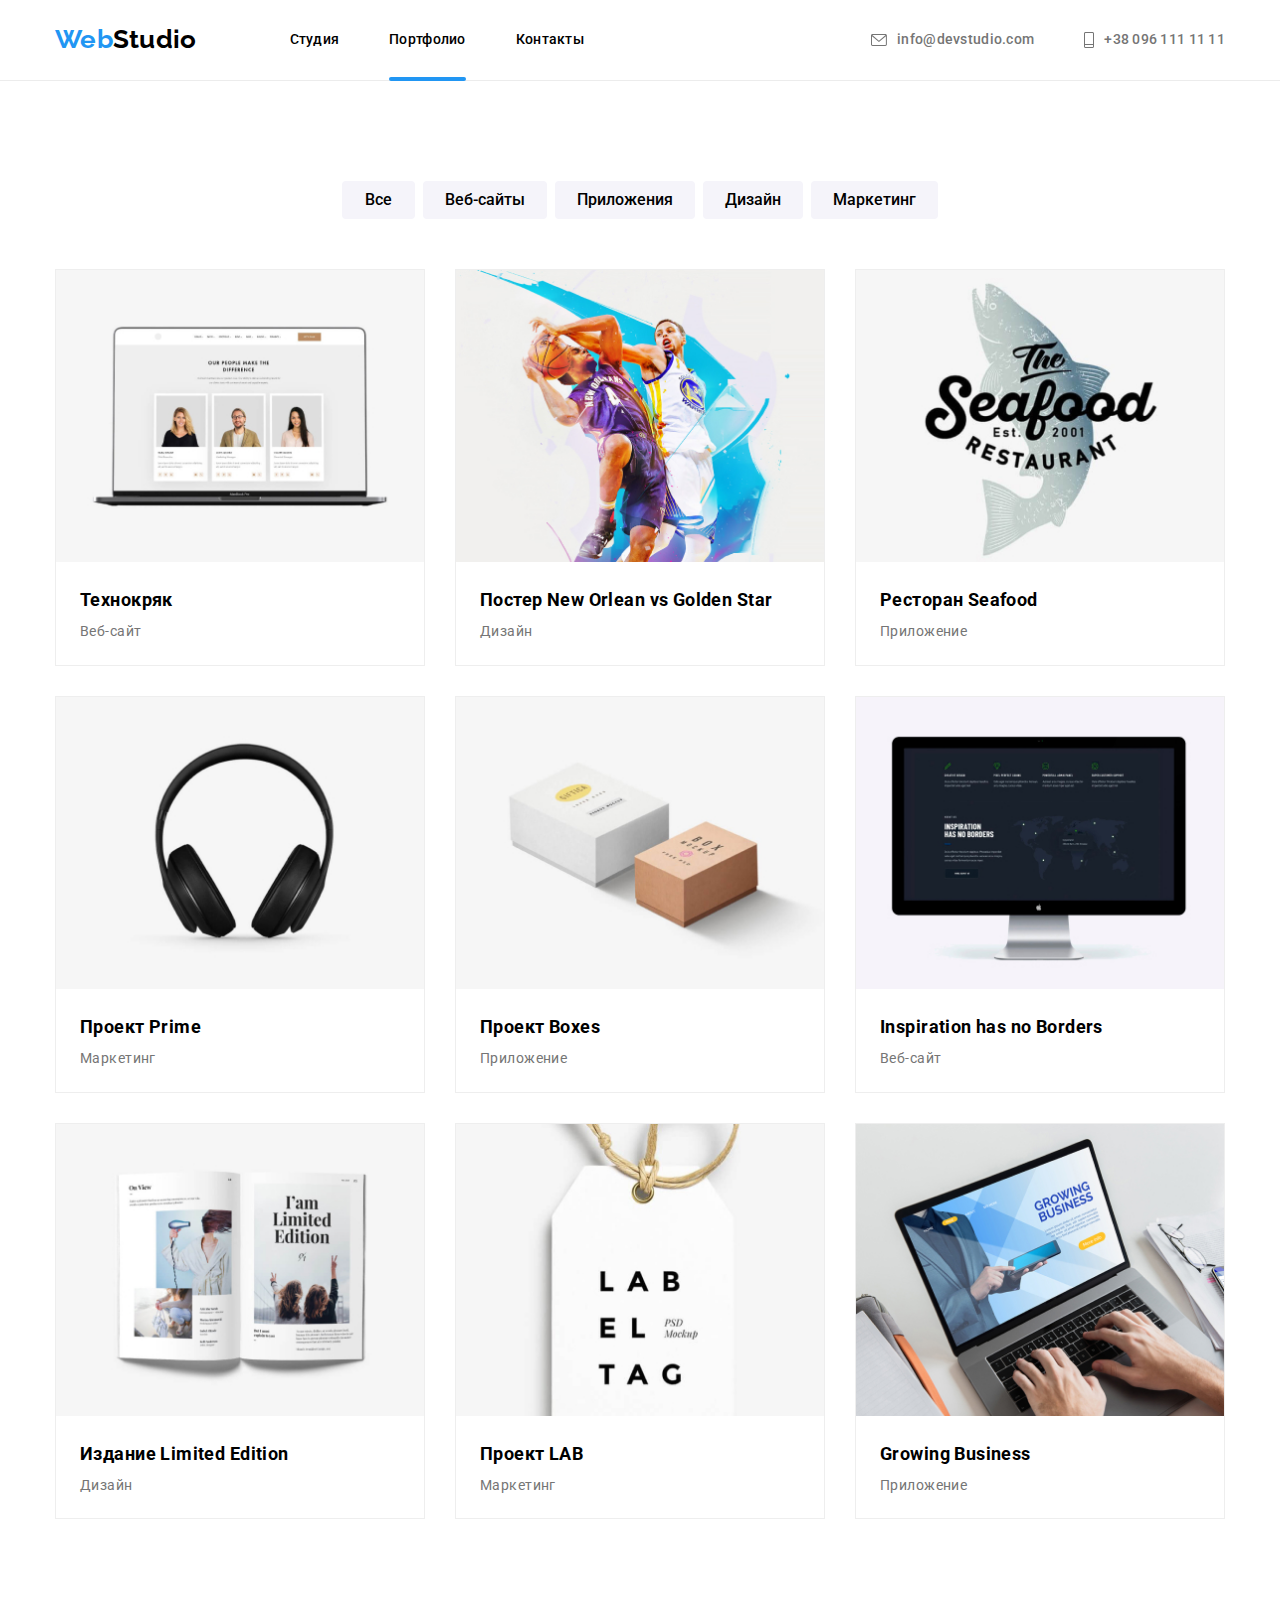
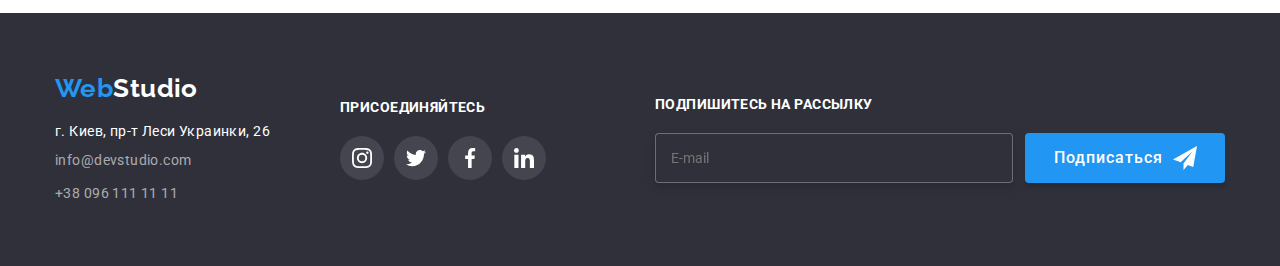
==== portfolio.html @ 61b85c72 "main files" ====
<!DOCTYPE html>
<html lang="en">
<head>
    <meta charset="UTF-8">
    <meta name="viewport" content="width=device-width, initial-scale=1.0">
    <title>Portfolio</title>
    <link rel="stylesheet" href="https://cdnjs.cloudflare.com/ajax/libs/modern-normalize/1.0.0/modern-normalize.min.css">
    <link rel="stylesheet" href="css/style.css">
    <link rel="stylesheet" href="css/portfolio_style.css">
    <link rel="preconnect" href="https://fonts.gstatic.com">
    <link
        href="https://fonts.googleapis.com/css2?family=Raleway:wght@400;500;700;900&family=Roboto:wght@400;500;700;900&display=swap"
        rel="stylesheet">
</head>
<body>
    <header class="navigation">
<div class="container">
    <!-- Верхнее меню -->

    <!-- лого -->
    <a class="logo animate__pulse link" href="./index.html"><span class="web">Web</span>Studio </a>
<nav>
    <ul class=" manu-container list">
        <li class="menu-item"><a class="menu  link" href="./index.html">Студия</a></li>
        <li class="menu-item"><a class="menu active-menu link" href="./portfolio.html">Портфолио</a></li>
        <li class="menu-item"><a class="menu link" href="">Контакты</a></li>
    </ul>
</nav>

    <!-- Contacts -->
    <ul class=" tel-container list">
        <li class="menu-item"><a class="tel link" href="mailto:info@devstudio.com">
                <svg class="contact-icon">
                    <use href="./images/symbol-defs.svg#icon-mail"></use>
                </svg> info@devstudio.com</a></li>
        <li class="menu-item"><a class="tel link" href="tel:+380961111111">
                <svg class="tel-icon">
                    <use href="./images/symbol-defs.svg#icon-tel"></use>
                </svg>
                <span>+38 096 111 11 11</span> </a></li>
    </ul>
</div>
    </header>

<main>
        <section class="example-list-space" >
            <div class="container">
    <ul class="filter list">
        <li> <button class="modal-btn" type="button"> Все </button> </li>
        <li> <button class="modal-btn" type="button"> Веб-сайты </button> </li>
        <li> <button class="modal-btn" type="button"> Приложения </button> </li>
        <li> <button class="modal-btn" type="button"> Дизайн </button> </li>
        <li> <button class="modal-btn" type="button"> Маркетинг </button> </li>
    </ul>

<ul class="list example-list" >
    <li class="example">
     <a class="link shadow-link" href="#">
          <article class="card">
            <div class="card-thumb">
        <img src="portfolio_images/tehnokryak.jpg" alt="пример веб сайта" >
    <p class="hidden-text">Технокряк это современная площадка распространения коронавируса. Компании используют эту
        платформу для цифрового
        шпионажа и атак на защищённые сервера конкурентов.</p>
    </div>

        <div class="example-info">
        <h3 class ="example-title"> Технокряк </h3> 
        <p> Веб-сайт </p> 
    </div>   
</article>
</a>
    </li>

    <li class="example">
      <a class="link shadow-link" href="#">  
          <article class="card">
            <div class="card-thumb">
        
        <img src="portfolio_images/poster_golden_star.jpg" alt="пример постера о баскетболе" >  
    <p class="hidden-text">Технокряк это современная площадка распространения коронавируса. Компании используют эту
        платформу для цифрового
        шпионажа и атак на защищённые сервера конкурентов.</p>
    </div>  
        <div class="example-info">
        <h3 class ="example-title"> Постер New Orlean vs Golden Star </h3> 
        <p> Дизайн </p>
     </div> 
        </article>
     </a>
    </li>

    <li class="example">
      <a class="link shadow-link" href="#"> <article class="card">
            <div class="card-thumb">
        
            <img src="portfolio_images/seafood.jpg" alt="пример приложения для ресторана" >  
        <p class="hidden-text">Технокряк это современная площадка распространения коронавируса. Компании используют эту
            платформу для цифрового
            шпионажа и атак на защищённые сервера конкурентов.</p>
        </div>   
            <div class="example-info">
        <h3 class ="example-title"> Ресторан Seafood </h3> 
            <p> Приложение </p>
            </div>    
        </article>
    </a>
    </li>

    <li class="example">
         <a class="link shadow-link" href="#">    
             <article class="card">
                <div class="card-thumb">
               <img src="portfolio_images/prime.jpg" alt="наушники" >
        <p class="hidden-text">Технокряк это современная площадка распространения коронавируса. Компании используют эту
            платформу для цифрового
            шпионажа и атак на защищённые сервера конкурентов.</p>
            </div>
            <div class="example-info">
            <h3 class ="example-title"> Проект Prime </h3> 
            <p> Маркетинг </p> 
         </div>    
            </article>
        </a>
    </li>

    <li class="example">
          <a class="link shadow-link" href="#">
                <article class="card">
                <div class="card-thumb">
            <img src="portfolio_images/boxes.jpg" alt="белая и рыжая коробки" >
        <p class="hidden-text">Технокряк это современная площадка распространения коронавируса. Компании используют эту
            платформу для цифрового
            шпионажа и атак на защищённые сервера конкурентов.</p>
        </div> 
            <div class="example-info">
            <h3 class ="example-title"> Проект Boxes </h3> 
            <p> Приложение </p> 
         </div>
                
            </article>
         </a>
    </li>

    <li class="example">
        <a class="link shadow-link" href="#">
             <article class="card">
                <div class="card-thumb">        
            <img src="portfolio_images/inspiration.jpg" alt="монитор компьютера" >
        <p class="hidden-text">Технокряк это современная площадка распространения коронавируса. Компании используют эту
            платформу для цифрового
            шпионажа и атак на защищённые сервера конкурентов.</p>
        </div>   
            <div class="example-info">
            <h3 class ="example-title"> Inspiration has no Borders </h3>
            <p> Веб-сайт </p> 
        </div>
               
            </article>
        </a>
    </li>

    <li class="example">
        <a class="link shadow-link" href="#">
                <article class="card">
                <div class="card-thumb">       
            <img src="portfolio_images/limited_edition.jpg" alt="развернутый журнал" >
    <p class="hidden-text">Технокряк это современная площадка распространения коронавируса. Компании используют эту
        платформу для цифрового
        шпионажа и атак на защищённые сервера конкурентов.</p>
        </div>  
            <div class="example-info">
            <h3 class ="example-title"> Издание Limited Edition </h3> 
            <p> Дизайн </p>
        </div>
               
            </article>
        </a>
    </li>
    <li class="example">
        <a class="link shadow-link" href="#">
              <article class="card">
                <div class="card-thumb">        
            <img src="portfolio_images/lab.jpg" alt="ярлык" >
    <p class="hidden-text">Технокряк это современная площадка распространения коронавируса. Компании используют эту
        платформу для цифрового
        шпионажа и атак на защищённые сервера конкурентов.</p>
        </div>  
            <div class="example-info">
            <h3 class="example-title"> Проект LAB </h3>
            <p> Маркетинг </p>
        </div>
                
            </article>
        </a>
    </li>

    <li class="example">
      <a class="link shadow-link" href="#">     
          <article class="card">
                <div class="card-thumb">        
            <img src="portfolio_images/grow_business.jpg" alt="пример приложения для развития бизнеса" >
    <p class="hidden-text">Технокряк это современная площадка распространения коронавируса. Компании используют эту
        платформу для цифрового
        шпионажа и атак на защищённые сервера конкурентов.</p>
        </div>   
            <div class="example-info">
            <h3 class ="example-title"> Growing Business </h3> 
            <p> Приложение </p>
        </div>
                
            </article> 
        </a>
    </li>
</ul> 
</div>
</section>
</main>

    <footer class="footer">
        <section class="footer-block">
            <div class="container">
                <div class="address-block">
                    <a class="logo link" href="./index.html"><span class="web">Web</span>Studio</a>
                    <address>
                        <ul class="list ">
                            <li class="list-address"><a class="address link" href="https://goo.gl/maps/1f1QQt4f7jHyv9yu5"
                                    target="_blank">г. Киев, пр-т Леси Украинки, 26</a></li>
                            <li class="list-address"><a class="contacts link"
                                    href="mailto:info@devstudio.com">info@devstudio.com</a></li>
                            <li class="list-address"><a class="contacts link" href="tel:+380961111111">+38 096 111 11 11</a>
                            </li>
                        </ul>
                    </address>
                </div>
                <div class="soc-contact">
                    <p class="heading-dark-fon">ПРИСОЕДИНЯЙТЕСЬ</p>
                    <ul class="list social-contacts-list">
                        <li class="social-contacts-item">
                            <a href="#" class="social-cont-link">
                                <svg class="social-contacts-icon">
                                    <use href="./images/symbol-defs.svg#icon-instagram" width='20' height='20'></use>
                                </svg>
                            </a>
                        </li>
                        <li class="social-contacts-item">
                            <a href="#" class="social-cont-link">
                                <svg class="social-contacts-icon">
                                    <use href="./images/symbol-defs.svg#icon-twitter" width='20' height='20'></use>
                                </svg>
                            </a>
                        </li>
                        <li class="social-contacts-item">
                            <a href="#" class="social-cont-link">
                                <svg class="social-contacts-icon">
                                    <use href="./images/symbol-defs.svg#icon-facebook" width='20' height='20'></use>
                                </svg>
                            </a>
                        </li>
                        <li class="social-contacts-item">
                            <a href="#" class="social-cont-link">
                                <svg class="social-contacts-icon">
                                    <use href="./images/symbol-defs.svg#icon-linkedin" width='20' height='20'></use>
                                </svg>
                            </a>
                        </li>
                    </ul>
                </div>
        <div class="subscribe">
            <p class="heading-dark-fon">Подпишитесь на рассылку</p>
            <form action="#" class="subscribe-form">
                <input name="user-email" type="email" class="subscribe-input" placeholder="E-mail">
                <button class="main-button" type="submit">Подписаться
                    <svg class="icon-send" width="24" height="24">
                        <use href="./images/symbol-defs.svg#icon-send"></use>
                    </svg>
                </button>
            </form>
        </div>
            </div>
        </section>
    </footer>
   
</body>
</html>
---- css/style.css ----
:root {
  --primary-text-color: #757575;
  --title-text-color: #000000;
  --hover-text-color: #2196f3;
  --accent-text-color: #ffffff;
  --bgc-icon: #f5f4fa;
  --fill-icon: #afb1b8;
  --big-space: 94px;
  --betw-space: 30px;
  --menu-space: 32px;
  --transition-menu: color 250ms cubic-bezier(0.4, 0, 0.2, 1);
  --dark-icon: #212121;
  --footer-bgc: #2f303a;
}

h1,
h2,
h3,
p {
  margin: 0;
}

ul {
  padding: 0;
  margin: 0;
}

.list {
  list-style: none;
}
.link {
  text-decoration: none;
  font-style: normal;
}
img {
  display: block;
  max-width: 100%;
}

.visually-hidden {
  position: absolute;
  clip: rect(0 0 0 0);
  width: 1px;
  height: 1px;
  margin: -1px;
}

body {
  font-family: "Roboto", sans-serif;
  font-weight: 400;
  font-size: 14px;
  line-height: 1.14;
  letter-spacing: 0.03em;
}
.container {
  width: 1200px;
  margin: 0px auto;
  padding-left: 15px;
  padding-right: 15px;
}

.navigation .container {
  display: flex;
  align-items: center;
}

/* Navigation */

.navigation {
  text-align: center;
  font-weight: 500;
  letter-spacing: 0.02em;
  border-bottom: 1px solid #ececec;
}

.manu-container {
  display: flex;
}

.menu {
  display: block;
  padding-top: var(--menu-space);
  padding-bottom: var(--menu-space);
  transition: var(--transition-menu);
}

.menu-item {
  position: relative;
}

.active-menu:after {
  content: "";
  display: block;
  position: absolute;
  left: 0;
  bottom: 0;
  width: 100%;
  height: 4px;
  border-radius: 2px;
  background-color: var(--hover-text-color);
  outline: var(--hover-text-color);
  margin-bottom: -1px;
}

.menu-item:not(:last-child) {
  margin-right: 50px;
}

.menu,
.menu:visited {
  color: var(--title-text-color);
  text-decoration: none;
}
.tel-container {
  display: flex;
  margin-left: auto;
}
/* contacts */

.tel,
.tel:visited {
  color: var(--primary-text-color);
  transition: var(--transition-menu);
}
.tel {
  display: flex;
  align-items: center;
  padding-top: var(--menu-space);
  padding-bottom: var(--menu-space);
}

.menu:hover,
.menu:focus,
.tel:hover,
.tel:focus,
.tel:hover > svg,
.tel:focus > svg {
  fill: var(--hover-text-color);
  color: var(--hover-text-color);
  outline: none;
}
.contact-icon {
  width: 16px;
  height: 12px;
  margin-right: 10px;
  fill: var(--primary-text-color);
}
.tel-icon {
  margin: 0;
  width: 10px;
  height: 16px;
  margin-right: 10px;
  fill: var(--primary-text-color);
}

/* LOGO */
.web {
  color: var(--hover-text-color);
}
.logo,
.logo:visited {
  font-family: "Raleway", sans-serif;
  font-style: normal;
  font-weight: 700;
  color: var(--title-text-color);
  font-size: 26px;
  line-height: 1.19;

  padding-top: 24px;
  padding-bottom: 25px;
  margin-right: 93px;

  animation-duration: 250ms;
}

/* HERO */
.banner {
  max-width: 1600px;
  height: 600px;

  margin: 0px auto;
  padding: 200px 0px 280px 0px;
  background: #2f303a;
  background-image: linear-gradient(
      rgba(47, 48, 58, 0.4),
      rgba(47, 48, 58, 0.4)
    ),
    url("../images/hero.jpg");
  background-repeat: no-repeat;
  background-size: cover;
  background-position: center;
}

.overlay {
  display: flex;
  flex-direction: column;
  align-items: center;
}
.overlay button {
  margin-top: 40px;
  padding-left: var(--menu-space);
  padding-right: var(--menu-space);
}

.main-button {
  width: 200px;
  height: 50px;

  background-color: var(--hover-text-color);
  color: var(--accent-text-color);
  font-size: 16px;
  line-height: 1.88;
  font-weight: 500;
  letter-spacing: 0.06em;
  cursor: pointer;

  border-radius: 4px;
  border: none;

  padding-top: 10px;
  padding-bottom: 10px;
  box-shadow: 0px 4px 4px rgba(0, 0, 0, 0.15);
}

.space-sections {
  padding-top: var(--big-space);
  padding-bottom: var(--big-space);
}

h1 {
  color: var(--accent-text-color);
  font-weight: 900;
  font-size: 44px;
  line-height: 1.36;
  letter-spacing: 0.06em;
}
/* первый блок */

.advantages-list {
  display: flex;
}

.list-item {
  display: flex;
  flex-direction: column;
  max-width: 270px;
}
.icon-thumb {
  display: flex;
  align-items: center;
  justify-content: center;
  width: 100%;
  height: 120px;
  background-color: var(--bgc-icon);

  border-radius: 4px;
}
.description {
  padding-top: var(--betw-space);
}

.advantages p {
  color: var(--primary-text-color);
  line-height: 1.7;
}

.advantages h3 {
  padding-bottom: 10px;
}

.list-item:not(:last-child) {
  margin-right: var(--betw-space);
}

/* второй блок */

h2 {
  font-size: 36px;
  line-height: 1.17;
  font-weight: 700;
  color: var(--title-text-color);
  text-align: center;

  padding-bottom: 50px;
}

.what-we-do {
  padding-bottom: var(--big-space);
}

.img-examples {
  display: flex;
  align-items: center;
}

.img-examples-item:not(:last-child) {
  margin-right: var(--betw-space);
}
.img-examples-thumb {
  position: relative;
}
.img-examples-text {
  display: flex;
  height: 70px;
  width: 100%;
  align-items: center;
  justify-content: center;
  position: absolute;
  bottom: 0%;
  left: 0%;
  background-color: rgba(47, 48, 58, 0.8);
  /* padding: 27px 0px; */

  font-weight: 700;
  color: var(--accent-text-color);
}

/* 3 blok */
.team {
  background-color: #f5f4fa;
  color: var(--primary-text-color);
  font-size: 16px;
  line-height: 1.19;
}

.team h3 {
  color: var(--title-text-color);
  font-weight: 500;
  padding-bottom: 10px;
}

.team-list {
  display: flex;
  height: 428px;
}

.team-person {
  padding-bottom: var(--betw-space);
  background-color: var(--accent-text-color);
  border-radius: 0px 0px 4px 4px;
  box-shadow: 0px 1px 3px rgba(0, 0, 0, 0.12), 0px 1px 1px rgba(0, 0, 0, 0.14),
    0px 2px 1px rgba(0, 0, 0, 0.2);
}

.team-person:not(:last-child) {
  margin-right: var(--betw-space);
}
.about-person {
  display: flex;
  flex-direction: column;
  align-items: center;
  padding-top: var(--betw-space);
}
.social-list {
  display: flex;
  justify-content: center;
  padding-top: 16px;
}
.social-list-item {
  display: flex;
  align-items: center;
  justify-content: center;
  /* height: 44px;
  width: 44px; */
  border-radius: 50%;
}
.social-list-item:not(:last-child) {
  margin-right: 10px;
}

.social-active-link {
  display: flex;
  align-items: center;
  justify-content: center;
  height: 44px;
  width: 44px;
  border-radius: 50%;

  transition: background-color 250ms cubic-bezier(0.4, 0, 0.2, 1);
}

.social-list-icon {
  width: 20px;
  height: 20px;

  fill: var(--fill-icon);
  transition: fill 250ms cubic-bezier(0.4, 0, 0.2, 1);
}

.social-active-link:hover,
.social-active-link:focus,
.social-active-link:hover > svg,
.social-active-link:focus > svg {
  fill: var(--accent-text-color);
  background-color: var(--hover-text-color);
}

/* Regular customers */

.regular-customer-list {
  display: flex;
}

.regular-customer-item {
  display: flex;
  width: 170px;

  border: 1px solid var(--fill-icon);
  border-radius: 4px;
}
.regular-customer-item:not(:last-child) {
  margin-right: var(--betw-space);
}
.customer-icon-thumb {
  display: flex;
  align-items: center;
  justify-content: center;
  width: 100%;
  height: 90px;

  transition: var(--transition-menu);
}
.regular-customer-icon {
  fill: var(--fill-icon);
  transition: fill 250ms cubic-bezier(0.4, 0, 0.2, 1);
}

.customer-icon-thumb:hover > svg,
.customer-icon-thumb:focus > svg {
  fill: var(--hover-text-color);
}
.regular-customer-item:hover,
.customer-icon-thumb:focus {
  border: 1px solid var(--hover-text-color);
  outline: none;
}
/* Footer */

.footer {
  background: var(--footer-bgc);
}
.footer-block {
  padding-top: 60px;
  padding-bottom: 60px;
}
.footer .container {
  display: flex;
  align-items: center;
}

.footer .logo {
  color: var(--accent-text-color);

  margin: 0px;
  padding: 0px;
}
.address-block {
  padding-right: 70px;
}
.footer address {
  padding-top: 20px;
}

.list-address:not(:last-child) {
  padding: 0px;
  margin-bottom: 9px;
}

.contacts,
.contacts:visited {
  line-height: 1.7;
  color: rgba(255, 255, 255, 0.6);
}
.address,
.address:visited {
  color: var(--accent-text-color);
}
.heading-dark-fon {
  color: var(--accent-text-color);
  line-height: 1.17;
  letter-spacing: 0.03em;
  font-weight: 700;
  text-transform: uppercase;
}

.social-contacts-list {
  display: flex;
  justify-content: center;
  align-items: center;
  padding-top: 20px;
}
.social-contacts-item {
  width: 44px;
}
.social-cont-link {
  display: flex;
  align-items: center;
  justify-content: center;
  width: 100%;
  height: 44px;
  background-color: rgba(255, 255, 255, 0.1);
  border-radius: 50%;
  transition: background-color 250ms cubic-bezier(0.4, 0, 0.2, 1);
}
.social-contacts-icon {
  width: 20px;
  height: 20px;
  fill: var(--accent-text-color);
}
.social-cont-link:hover,
.social-contacts-icon:hover,
.social-cont-link:focus,
.social-contacts-icon:focus {
  fill: var(--accent-text-color);
  background-color: var(--hover-text-color);
}

.social-contacts-item:not(:last-child) {
  margin-right: 10px;
}
.subscribe {
  margin-left: auto;
}

.subscribe-form {
  display: flex;
  margin-top: 20px;
}
.subscribe-input {
  display: block;

  width: 358px;
  height: 50px;
  padding-left: 15px;

  background-color: var(--footer-bgc);
  border: 1px solid rgba(255, 255, 255, 0.3);
  box-sizing: border-box;
  filter: drop-shadow(0px 4px 4px rgba(0, 0, 0, 0.15));
  border-radius: 4px;
  color: var(--accent-text-color);
}

.subscribe button {
  display: flex;
  align-items: center;
  padding-left: 29px;
  margin-left: 12px;
}
.icon-send {
  margin-left: 10px;
  fill: var(--accent-text-color);
}

/* modal window */
.backdrop {
  position: fixed;
  top: 0;
  left: 0;
  width: 100%;
  height: 100%;
  background-color: rgba(0, 0, 0, 0.2);
}
.modal {
  position: absolute;
  top: 50%;
  left: 50%;
  transform: translate(-50%, -50%);

  width: 528px;
  height: 581px;
  padding: 40px 39px 40px 41px;
  background-color: var(--accent-text-color);
  box-shadow: 0px 1px 3px rgba(0, 0, 0, 0.12), 0px 1px 1px rgba(0, 0, 0, 0.14),
    0px 2px 1px rgba(0, 0, 0, 0.2);
  border-radius: 4px;
}
.backdrop.is-hidden {
  opacity: 0;
  visibility: hidden;
  pointer-events: none;
  transition: all 250ms cubic-bezier(0.4, 0, 0.2, 1);
}
.modal-close-btn {
  display: flex;
  position: absolute;
  align-items: center;
  justify-content: center;
  right: 8px;
  top: 8px;

  width: 30px;
  height: 30px;

  background-color: var(--accent-text-color);
  border: 1px solid rgba(0, 0, 0, 0.1);
  border-radius: 50%;
  outline: none;
  cursor: pointer;
  transition: fill 250ms cubic-bezier(0.4, 0, 0.2, 1) 0s;
}
.close {
  height: 18px;
  width: 18px;
}
.modal-close-btn:focus > svg,
.modal-close-btn:hover > svg {
  fill: var(--hover-text-color);
}
/* Customer form */

.custom-information {
  display: flex;
  flex-direction: column;
  justify-content: center;
  width: 100%;
  margin: 0px auto;

  font-size: 12px;
  line-height: 1.17;
  color: var(--primary-text-color);
}
.custom-information p {
  font-size: 20px;
  font-weight: 500;
  line-height: 1.17;
  color: var(--dark-icon);
}
.custom-information button {
  margin-top: 30px;
  align-self: center;
}

.user-info {
  margin-top: 12px;
}

.user-info-input {
  position: relative;
  display: block;
  margin-top: 4px;
}

.custom-input {
  width: 100%;
  height: 40px;
  padding-left: 42px;

  border: 1px solid rgba(33, 33, 33, 0.2);
  border-radius: 4px;
  transition: border 250ms cubic-bezier(0.4, 0, 0.2, 1);
}
.icon-form {
  position: absolute;
  top: 50%;
  left: 12px;
  transform: translateY(-50%);

  width: 18px;
  height: 18px;
  fill: var(--dark-icon);

  transition: fill 250ms cubic-bezier(0.4, 0, 0.2, 1);
}
.custom-input:focus {
  border: 1px solid var(--hover-text-color);
  outline: none;
}
.custom-input:focus + .icon-form {
  fill: var(--hover-text-color);
}

.user-massage {
  display: block;
  margin-top: 4px;
  padding: 12px 16px;
  resize: none;

  width: 448px;
  height: 120px;
  line-height: 1.17;
}
.user-massage::placeholder {
  color: rgba(117, 117, 117, 0.5);
}

.user-agree {
  display: flex;
  align-items: center;
  position: relative;
  margin-top: 20px;

  padding-left: 27px;
}
.user-agree a {
  color: var(--hover-text-color);
}
.user-agree-check:checked + .user-agree::before {
  background: var(--hover-text-color);
  background-image: url("../images/vector.svg");
  background-size: 11px 8px;
  background-repeat: no-repeat;
  background-position: center;
  background-origin: border-box;
  outline: none;
  border: none;
  fill: var(--accent-text-color);
  transition: all 250ms cubic-bezier(0.4, 0, 0.2, 1);
}
.user-agree-check:focus + .user-agree::before {
  outline: 1px solid var(--hover-text-color);
  border: none;

  transition: all 250ms cubic-bezier(0.4, 0, 0.2, 1);
}

.user-agree::before {
  content: "";
  position: absolute;
  display: inline-block;
  top: 50%;
  left: 3px;
  transform: translateY(-50%);
  margin-right: 20px;

  width: 16px;
  height: 15px;
  border: 1px solid var(--dark-icon);
  border-radius: 2px;
  background-color: var(--accent-text-color);
  fill: var(--accent-text-color);
}
---- css/portfolio_style.css ----
:root {
  --primary-text-color: #757575;
  --title-text-color: #000000;
  --hover-text-color: #2196f3;
  --accent-text-color: #ffffff;
  --big-space: 94px;
  --betw-space: 30px;
  --transition-menu: color 250ms cubic-bezier(0.4, 0, 0.2, 1);
}
h1,
h2,
h3,
p {
  margin: 0;
}

ul {
  padding: 0;
  margin: 0;
}
img {
  display: block;
  max-width: 100%;
}
.example-list-space {
  padding-top: 100px;
  padding-bottom: var(--big-space);
}

.filter {
  display: flex;
  justify-content: center;
}
.modal-btn {
  min-width: 73px;
  padding: 6px 22px;
  background: #f5f4fa;
  border-radius: 4px;
  outline: none;
  border: none;
  cursor: pointer;

  font-size: 16px;
  font-weight: 500;
  line-height: 1.63;

  transition: var(--transition-menu);
}
.filter li:not(:last-child) {
  margin-right: 8px;
}

.filter button:focus,
.filter button:hover {
  color: white;
  background: var(--hover-text-color);
  border: none;
  outline: none;
  box-shadow: 0px 3px 1px rgba(0, 0, 0, 0.1), 0px 1px 2px rgba(0, 0, 0, 0.08),
    0px 2px 2px rgba(0, 0, 0, 0.12);
}
.example-list {
  display: flex;
  flex-wrap: wrap;
  margin-top: 50px;
}

.example {
  max-width: 370px;
  border: 1px solid #eeeeee;
}

.example-info,
.example-info:visited {
  text-decoration: none;
  color: var(--primary-text-color);
  line-height: 1.88;
}

.shadow-link:hover,
.shadow-link:focus {
  display: block;
  outline: none;
  box-shadow: 0px 1px 1px rgba(0, 0, 0, 0.12), 0px 4px 4px rgba(0, 0, 0, 0.06),
    1px 4px 6px rgba(0, 0, 0, 0.16);
}

.example-title {
  color: var(--title-text-color);
  font-size: 18px;
  line-height: 2;
}
.example-info {
  padding: 20px 24px;
}

.example:not(:nth-child(3n)) {
  margin-right: var(--betw-space);
}

.example:not(:nth-last-child(-n + 3)) {
  margin-bottom: var(--betw-space);
}

.card-thumb {
  position: relative;
  overflow: hidden;
}

.hidden-text {
  position: absolute;
  top: 0;
  left: 0;

  padding: 63px 24px;
  height: 100%;
  width: 100%;

  transform: translateY(100%);
  transition: transform 250ms cubic-bezier(0.4, 0, 0.2, 1);

  background-color: rgba(33, 150, 243, 0.9);
  color: var(--accent-text-color);
  font-size: 18px;
  line-height: 1.56;
}
.shadow-link {
  transition: all 250ms linear;
}

.shadow-link:hover .hidden-text,
.shadow-link:focus .hidden-text {
  transform: translateY(0);
}
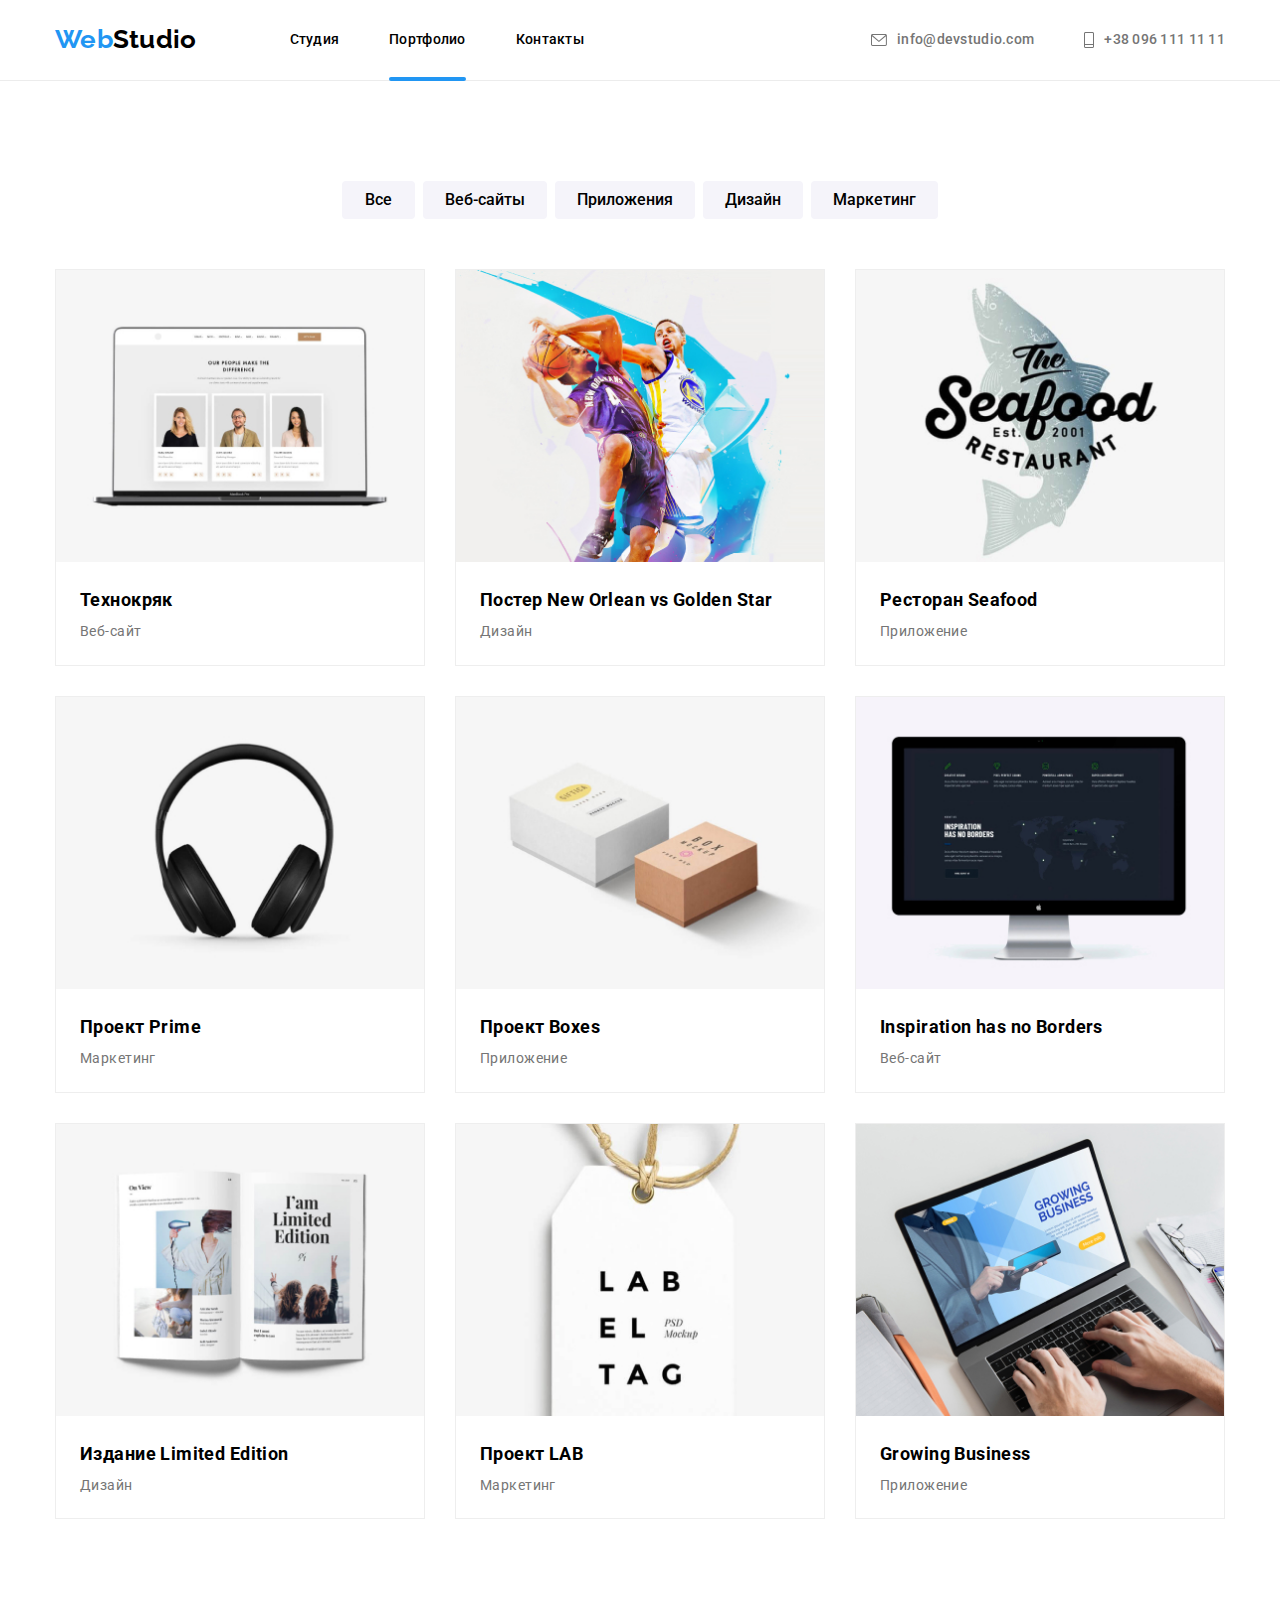
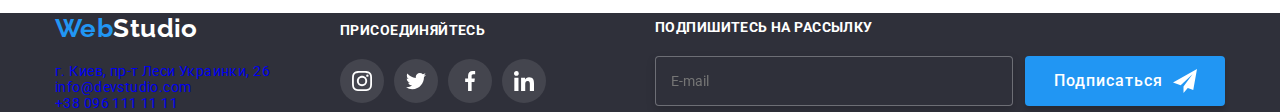
==== commit de6ddda0: "footer bem, scss, adaptive portf" ====
--- a/portfolio.html
+++ b/portfolio.html
@@ -5,7 +5,7 @@
     <meta name="viewport" content="width=device-width, initial-scale=1.0">
     <title>Portfolio</title>
     <link rel="stylesheet" href="https://cdnjs.cloudflare.com/ajax/libs/modern-normalize/1.0.0/modern-normalize.min.css">
-    <link rel="stylesheet" href="css/style.css">
+    <link rel="stylesheet" href="css/main.min.css">
     <link rel="stylesheet" href="css/portfolio_style.css">
     <link rel="preconnect" href="https://fonts.gstatic.com">
     <link
@@ -18,23 +18,23 @@
     <!-- Верхнее меню -->
 
     <!-- лого -->
-    <a class="logo animate__pulse link" href="./index.html"><span class="web">Web</span>Studio </a>
+    <a class="logo animate__pulse link" href="./index.html"><span class="logo_web">Web</span>Studio </a>
 <nav>
-    <ul class=" manu-container list">
-        <li class="menu-item"><a class="menu  link" href="./index.html">Студия</a></li>
-        <li class="menu-item"><a class="menu active-menu link" href="./portfolio.html">Портфолио</a></li>
-        <li class="menu-item"><a class="menu link" href="">Контакты</a></li>
+    <ul class=" menu list">
+        <li class="menu_item"><a class="menu_block menu--base--color  link" href="./index.html">Студия</a></li>
+        <li class="menu_item"><a class="menu_block menu--base--color active--menu link" href="./portfolio.html">Портфолио</a></li>
+        <li class="menu_item"><a class="menu_block menu--base--color link" href="">Контакты</a></li>
     </ul>
 </nav>
 
     <!-- Contacts -->
-    <ul class=" tel-container list">
-        <li class="menu-item"><a class="tel link" href="mailto:info@devstudio.com">
-                <svg class="contact-icon">
+    <ul class=" tel list">
+        <li class="menu_item"><a class="menu_block menu--contact--color link" href="mailto:info@devstudio.com">
+                <svg class="tel_icon" width='16' height='12'>
                     <use href="./images/symbol-defs.svg#icon-mail"></use>
                 </svg> info@devstudio.com</a></li>
-        <li class="menu-item"><a class="tel link" href="tel:+380961111111">
-                <svg class="tel-icon">
+        <li class="menu_item"><a class="menu_block menu--contact--color link" href="tel:+380961111111">
+                <svg class="tel_icon" width='10'  height='16'>
                     <use href="./images/symbol-defs.svg#icon-tel"></use>
                 </svg>
                 <span>+38 096 111 11 11</span> </a></li>
@@ -221,7 +221,7 @@
         <section class="footer-block">
             <div class="container">
                 <div class="address-block">
-                    <a class="logo link" href="./index.html"><span class="web">Web</span>Studio</a>
+                    <a class="logo logo_on_dark link" href="./index.html"><span class="logo_web">Web</span>Studio</a>
                     <address>
                         <ul class="list ">
                             <li class="list-address"><a class="address link" href="https://goo.gl/maps/1f1QQt4f7jHyv9yu5"
--- a/css/main.min.css
+++ b/css/main.min.css
@@ -0,0 +1,2 @@
+h1,h2,h3,p{margin:0}ul{padding:0;margin:0}.list{list-style:none}.link{text-decoration:none;font-style:normal}img{display:block;max-width:100%}body{font-family:"Roboto", sans-serif;font-weight:400;font-size:14px;line-height:1.14;letter-spacing:0.03em}.container{width:1200px;margin:0px auto;padding-left:15px;padding-right:15px}.navigation .container{display:flex;align-items:center}:root{--primary-text-color: #757575;--title-text-color: #000000;--hover-text-color: #2196f3;--accent-text-color: #ffffff;--bgc-icon: #f5f4fa;--fill-icon: #afb1b8;--big-space: 94px;--betw-space: 30px;--menu-space: 32px;--transition-menu: color 250ms cubic-bezier(0.4, 0, 0.2, 1);--dark-icon: #212121;--footer-bgc: #2f303a}.space-sections{padding-top:var(--big-space);padding-bottom:var(--big-space)}.between-block{padding-top:60px;padding-bottom:60px}.visually-hidden{position:absolute;clip:rect(0 0 0 0);width:1px;height:1px;margin:-1px}.overlay{display:flex;flex-direction:column;align-items:center}.overlay button{margin-top:40px;padding-left:var(--menu-space);padding-right:var(--menu-space)}.main-button{width:200px;height:50px;background-color:var(--hover-text-color);color:var(--accent-text-color);font-size:16px;line-height:1.88;font-weight:500;letter-spacing:0.06em;cursor:pointer;border-radius:4px;border:none;padding-top:10px;padding-bottom:10px;box-shadow:0px 4px 4px rgba(0,0,0,0.15)}.social-contacts-list{display:flex;justify-content:center;align-items:center;padding-top:20px}.social-contacts-item{width:44px}.social-cont-link{display:flex;align-items:center;justify-content:center;width:100%;height:44px;background-color:rgba(255,255,255,0.1);border-radius:50%;transition:background-color 250ms cubic-bezier(0.4, 0, 0.2, 1)}.social-contacts-icon{width:20px;height:20px;fill:var(--accent-text-color)}.social-cont-link:hover,.social-contacts-icon:hover,.social-cont-link:focus,.social-contacts-icon:focus{fill:var(--accent-text-color);background-color:var(--hover-text-color)}.social-contacts-item:not(:last-child){margin-right:10px}.social-list{display:flex;justify-content:center;padding-top:16px}.social-list-item{display:flex;align-items:center;justify-content:center;border-radius:50%}.social-list-item:not(:last-child){margin-right:10px}.social-active-link{display:flex;align-items:center;justify-content:center;height:44px;width:44px;border-radius:50%;transition:background-color 250ms cubic-bezier(0.4, 0, 0.2, 1)}.social-list-icon{width:20px;height:20px;fill:var(--fill-icon);transition:fill 250ms cubic-bezier(0.4, 0, 0.2, 1)}.social-active-link:hover,.social-active-link:focus,.social-active-link:hover>svg,.social-active-link:focus>svg{fill:var(--accent-text-color);background-color:var(--hover-text-color)}.logo_web{color:var(--hover-text-color)}.logo,.logo:visited{font-family:"Raleway", sans-serif;font-style:normal;font-weight:700;color:var(--title-text-color);font-size:26px;line-height:1.19;padding-top:24px;padding-bottom:25px;margin-right:93px;animation-duration:250ms}.logo--in--dark{color:var(--accent-text-color);margin:0px;padding:0px}.subscribe{margin-left:auto}.subscribe-form{display:flex;margin-top:20px}.subscribe-input{display:block;width:358px;height:50px;padding-left:15px;background-color:var(--footer-bgc);border:1px solid rgba(255,255,255,0.3);box-sizing:border-box;filter:drop-shadow(0px 4px 4px rgba(0,0,0,0.15));border-radius:4px;color:var(--accent-text-color)}.subscribe button{display:flex;align-items:center;padding-left:29px;margin-left:12px}.icon-send{margin-left:10px;fill:var(--accent-text-color)}h1{color:var(--accent-text-color);font-weight:900;font-size:44px;line-height:1.36;letter-spacing:0.06em}h2{font-size:36px;line-height:1.17;font-weight:700;color:var(--title-text-color);text-align:center;padding-bottom:50px}.advantages h3{padding-bottom:10px}.team h3{color:var(--title-text-color);font-weight:500;padding-bottom:10px}.backdrop{position:fixed;top:0;left:0;width:100%;height:100%;background-color:rgba(0,0,0,0.2)}.modal{position:absolute;top:50%;left:50%;transform:translate(-50%, -50%);width:528px;height:581px;padding:40px 39px 40px 41px;background-color:var(--accent-text-color);box-shadow:0px 1px 3px rgba(0,0,0,0.12),0px 1px 1px rgba(0,0,0,0.14),0px 2px 1px rgba(0,0,0,0.2);border-radius:4px}.backdrop.is-hidden{opacity:0;visibility:hidden;pointer-events:none;transition:all 250ms cubic-bezier(0.4, 0, 0.2, 1)}.modal-close-btn{display:flex;position:absolute;align-items:center;justify-content:center;right:8px;top:8px;width:30px;height:30px;background-color:var(--accent-text-color);border:1px solid rgba(0,0,0,0.1);border-radius:50%;outline:none;cursor:pointer;transition:fill 250ms cubic-bezier(0.4, 0, 0.2, 1) 0s}.close{height:18px;width:18px}.modal-close-btn:focus>svg,.modal-close-btn:hover>svg{fill:var(--hover-text-color)}.custom-information{display:flex;flex-direction:column;justify-content:center;width:100%;margin:0px auto;font-size:12px;line-height:1.17;color:var(--primary-text-color)}.custom-information p{font-size:20px;font-weight:500;line-height:1.17;color:var(--dark-icon)}.custom-information button{margin-top:30px;align-self:center}.user-info{margin-top:12px}.user-info-input{position:relative;display:block;margin-top:4px}.custom-input{width:100%;height:40px;padding-left:42px;border:1px solid rgba(33,33,33,0.2);border-radius:4px;transition:border 250ms cubic-bezier(0.4, 0, 0.2, 1)}.icon-form{position:absolute;top:50%;left:12px;transform:translateY(-50%);width:18px;height:18px;fill:var(--dark-icon);transition:fill 250ms cubic-bezier(0.4, 0, 0.2, 1)}.custom-input:focus{border:1px solid var(--hover-text-color);outline:none}.custom-input:focus+.icon-form{fill:var(--hover-text-color)}.user-massage{display:block;margin-top:4px;padding:12px 16px;resize:none;width:448px;height:120px;line-height:1.17}.user-massage::placeholder{color:rgba(117,117,117,0.5)}.user-agree{display:flex;align-items:center;position:relative;margin-top:20px;padding-left:27px}.user-agree a{color:var(--hover-text-color)}.user-agree-check:checked+.user-agree::before{background:var(--hover-text-color);background-image:url("../images/vector.svg");background-size:11px 8px;background-repeat:no-repeat;background-position:center;background-origin:border-box;outline:none;border:none;fill:var(--accent-text-color);transition:all 250ms cubic-bezier(0.4, 0, 0.2, 1)}.user-agree-check:focus+.user-agree::before{outline:1px solid var(--hover-text-color);border:none;transition:all 250ms cubic-bezier(0.4, 0, 0.2, 1)}.user-agree::before{content:"";position:absolute;display:inline-block;top:50%;left:3px;transform:translateY(-50%);margin-right:20px;width:16px;height:15px;border:1px solid var(--dark-icon);border-radius:2px;background-color:var(--accent-text-color);fill:var(--accent-text-color)}.navigation{text-align:center;font-weight:500;letter-spacing:0.02em;border-bottom:1px solid #ececec}.menu{display:flex}.menu_block{display:flex;align-items:center;padding-top:var(--menu-space);padding-bottom:var(--menu-space);transition:var(--transition-menu)}.menu_item{position:relative}.menu_item:not(:last-child){margin-right:50px}.menu--base--color,.menu--base--color:visited{color:var(--title-text-color);text-decoration:none}.menu--contact--color,.menu--contact--color:visited{color:var(--primary-text-color)}.active--menu:after{content:"";display:block;position:absolute;left:0;bottom:0;width:100%;height:4px;border-radius:2px;background-color:var(--hover-text-color);outline:var(--hover-text-color);margin-bottom:-1px}.menu_block:hover,.menu_block:focus,.menu_block:hover>svg,.menu_block:focus>svg{fill:var(--hover-text-color);color:var(--hover-text-color);outline:none}.tel{display:flex;margin-left:auto}.tel_icon{margin-right:10px;fill:var(--primary-text-color)}.banner{max-width:1600px;height:600px;margin:0px auto;padding:200px 0px 280px 0px;background:#2f303a;background-image:linear-gradient(rgba(47,48,58,0.4), rgba(47,48,58,0.4)),url("../images/hero.jpg");background-repeat:no-repeat;background-size:cover;background-position:center}.advantages-list{display:flex}.advantages-list__item{display:flex;flex-direction:column;max-width:270px}.icon-thumb{display:flex;align-items:center;justify-content:center;width:100%;height:120px;background-color:var(--bgc-icon);border-radius:4px}.advantages-list__description{padding-top:var(--betw-space)}.advantages p{color:var(--primary-text-color);line-height:1.7}.advantages-list__item:not(:last-child){margin-right:var(--betw-space)}.what-we-do{padding-bottom:var(--big-space)}.img-examples{display:flex;align-items:center}.img-examples-item:not(:last-child){margin-right:var(--betw-space)}.img-examples-thumb{position:relative}.img-examples-text{display:flex;height:70px;width:100%;align-items:center;justify-content:center;position:absolute;bottom:0%;left:0%;background-color:rgba(47,48,58,0.8);font-weight:700;color:var(--accent-text-color)}.team{background-color:#f5f4fa;color:var(--primary-text-color);font-size:16px;line-height:1.19}.team-list{display:flex;height:428px}.team-person{padding-bottom:var(--betw-space);background-color:var(--accent-text-color);border-radius:0px 0px 4px 4px;box-shadow:0px 1px 3px rgba(0,0,0,0.12),0px 1px 1px rgba(0,0,0,0.14),0px 2px 1px rgba(0,0,0,0.2)}.team-person:not(:last-child){margin-right:var(--betw-space)}.about-person{display:flex;flex-direction:column;align-items:center;padding-top:var(--betw-space)}.regular-customer-list{display:flex}.regular-customer-item{display:flex;width:170px;border:1px solid var(--fill-icon);border-radius:4px}.regular-customer-item:not(:last-child){margin-right:var(--betw-space)}.customer-icon-thumb{display:flex;align-items:center;justify-content:center;width:100%;height:90px;transition:var(--transition-menu)}.regular-customer-icon{fill:var(--fill-icon);transition:fill 250ms cubic-bezier(0.4, 0, 0.2, 1)}.customer-icon-thumb:hover>svg,.customer-icon-thumb:focus>svg{fill:var(--hover-text-color)}.regular-customer-item:hover,.customer-icon-thumb:focus{border:1px solid var(--hover-text-color);outline:none}.footer{background:var(--footer-bgc)}.footer .container{display:flex;align-items:center}.footer .logo{color:var(--accent-text-color);margin:0px;padding:0px}.footer address{padding-top:20px}.address-block{padding-right:70px}.address-block_item,.address-block_item:visited{color:var(--accent-text-color)}.address-block_item:not(:last-child),.address-block_item:visited:not(:last-child){padding:0px;margin-bottom:9px}.address-block_item:not(:first-child),.address-block_item:visited:not(:first-child){line-height:1.7;color:rgba(255,255,255,0.6)}.heading-dark-fon{color:var(--accent-text-color);line-height:1.17;letter-spacing:0.03em;font-weight:700;text-transform:uppercase}
+/*# sourceMappingURL=main.min.css.map */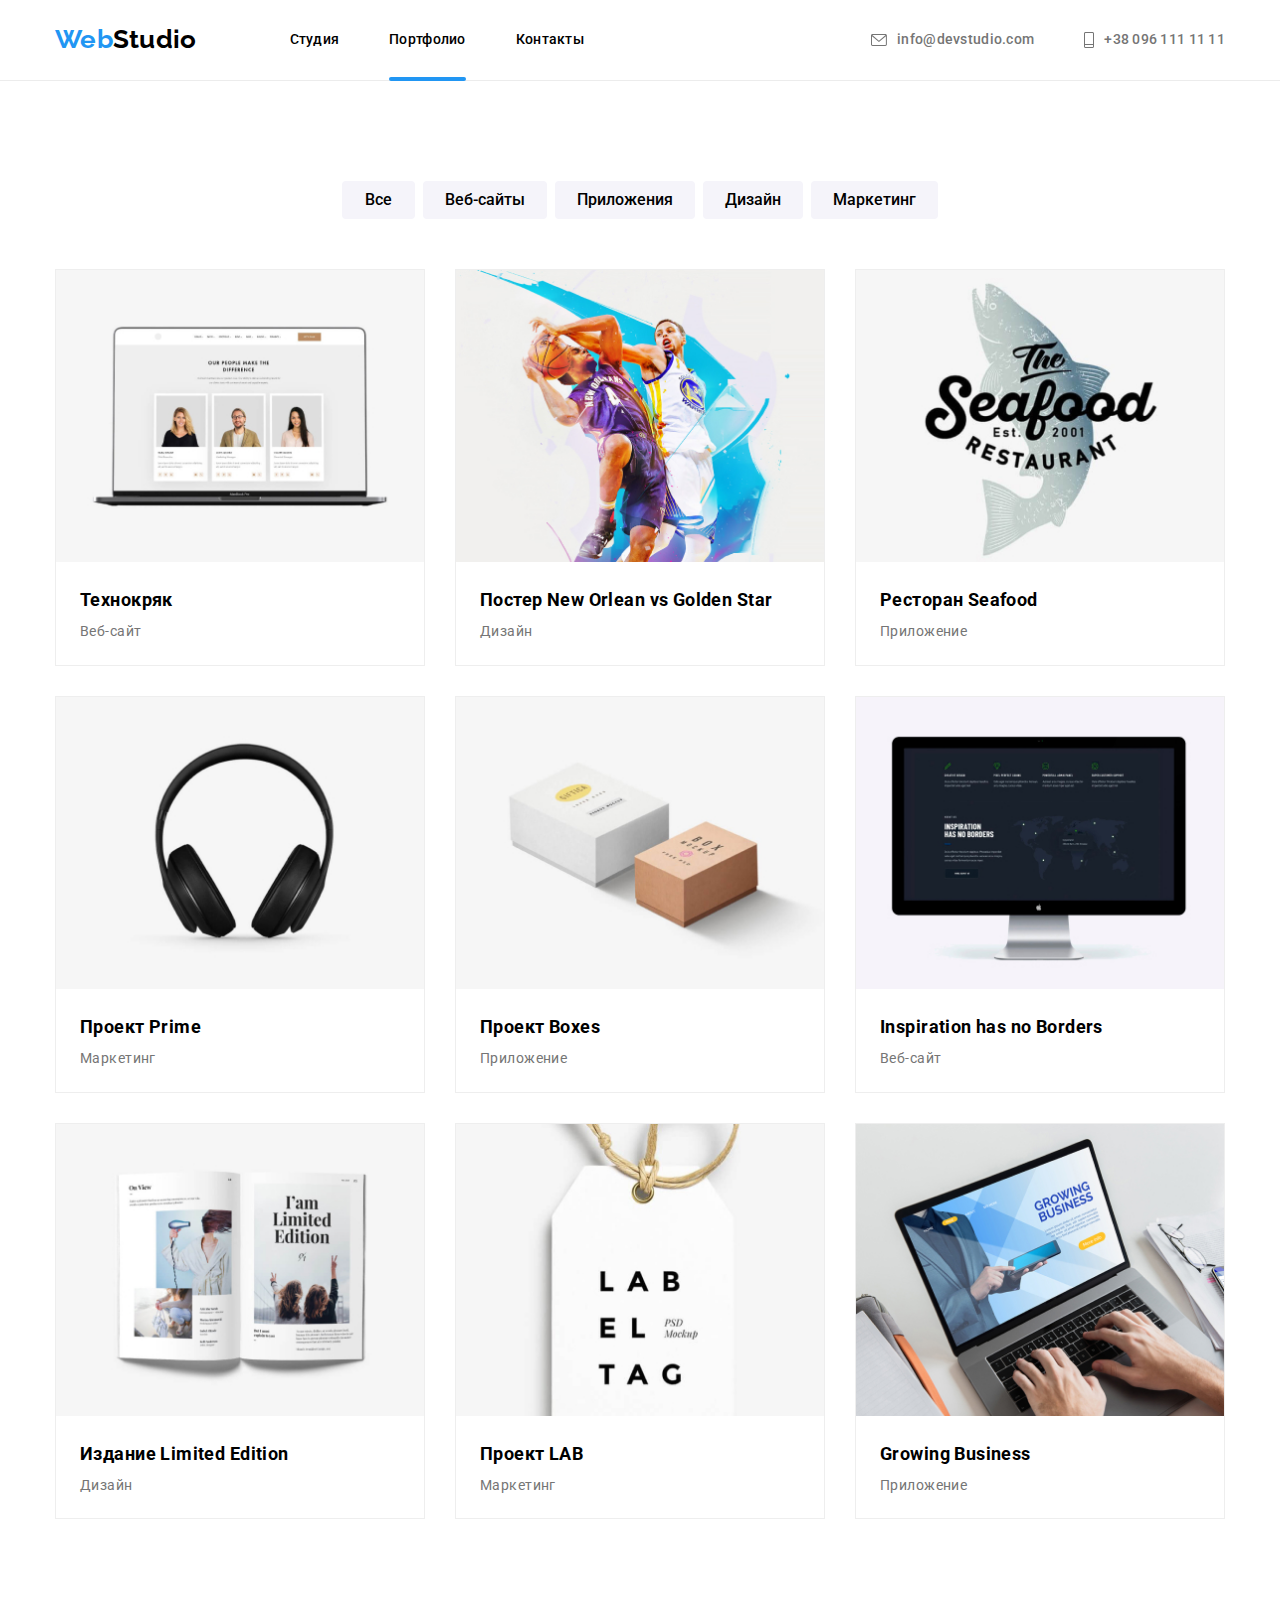
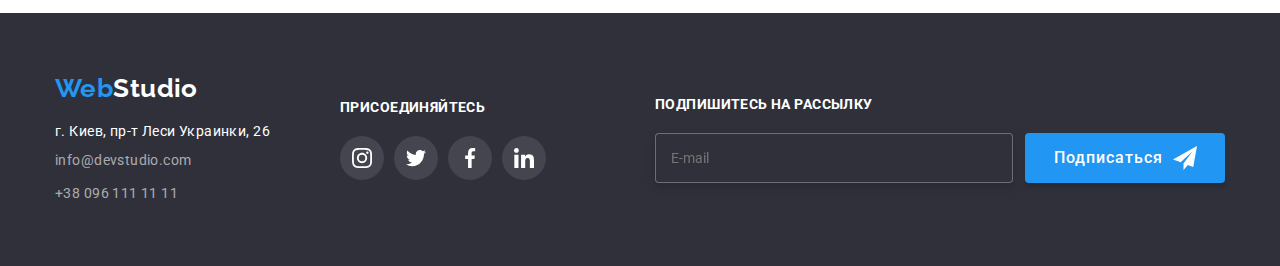
==== commit aa5b4762: "transport header footer in portfolio" ====
--- a/portfolio.html
+++ b/portfolio.html
@@ -13,34 +13,36 @@
         rel="stylesheet">
 </head>
 <body>
-    <header class="navigation">
-<div class="container">
-    <!-- Верхнее меню -->
-
-    <!-- лого -->
-    <a class="logo animate__pulse link" href="./index.html"><span class="logo_web">Web</span>Studio </a>
-<nav>
-    <ul class=" menu list">
-        <li class="menu_item"><a class="menu_block menu--base--color  link" href="./index.html">Студия</a></li>
-        <li class="menu_item"><a class="menu_block menu--base--color active--menu link" href="./portfolio.html">Портфолио</a></li>
-        <li class="menu_item"><a class="menu_block menu--base--color link" href="">Контакты</a></li>
-    </ul>
-</nav>
-
-    <!-- Contacts -->
-    <ul class=" tel list">
-        <li class="menu_item"><a class="menu_block menu--contact--color link" href="mailto:info@devstudio.com">
-                <svg class="tel_icon" width='16' height='12'>
-                    <use href="./images/symbol-defs.svg#icon-mail"></use>
-                </svg> info@devstudio.com</a></li>
-        <li class="menu_item"><a class="menu_block menu--contact--color link" href="tel:+380961111111">
-                <svg class="tel_icon" width='10'  height='16'>
-                    <use href="./images/symbol-defs.svg#icon-tel"></use>
-                </svg>
-                <span>+38 096 111 11 11</span> </a></li>
-    </ul>
-</div>
-    </header>
+<header class="navigation ">
+
+    <div class="container ">
+        <!-- Верхнее меню -->
+
+        <!-- лого -->
+        <a class="logo animate__pulse link" href="./index.html"><span class="logo_web">Web</span>Studio </a>
+        <nav>
+            <ul class=" menu-block list ">
+                <li class="menu-block_item"><a class="menu-block_link  link"
+                        href="./portfolio.html">Студия</a></li>
+                <li class="menu-block_item"><a class="menu-block_link active-menu link" href="./portfolio.html">Портфолио</a></li>
+                <li class="menu-block_item"><a class="menu-block_link link" href="">Контакты</a></li>
+            </ul>
+        </nav>
+
+        <!-- Contacts -->
+        <ul class=" tel-block list">
+            <li class="menu-block_item"><a class="tel-block_link link" href="mailto:info@devstudio.com">
+                    <svg class="contact-icon" width="16" height="12">
+                        <use href="./images/symbol-defs.svg#icon-mail"></use>
+                    </svg> info@devstudio.com</a></li>
+            <li class="menu-block_item"><a class="tel-block_link link" href="tel:+380961111111">
+                    <svg class="contact-icon" width="10" height="16">
+                        <use href="./images/symbol-defs.svg#icon-tel"></use>
+                    </svg>
+                    <span>+38 096 111 11 11</span> </a></li>
+        </ul>
+    </div>
+</header>
 
 <main>
         <section class="example-list-space" >
@@ -217,68 +219,69 @@
 </section>
 </main>
 
-    <footer class="footer">
-        <section class="footer-block">
-            <div class="container">
-                <div class="address-block">
-                    <a class="logo logo_on_dark link" href="./index.html"><span class="logo_web">Web</span>Studio</a>
-                    <address>
-                        <ul class="list ">
-                            <li class="list-address"><a class="address link" href="https://goo.gl/maps/1f1QQt4f7jHyv9yu5"
-                                    target="_blank">г. Киев, пр-т Леси Украинки, 26</a></li>
-                            <li class="list-address"><a class="contacts link"
-                                    href="mailto:info@devstudio.com">info@devstudio.com</a></li>
-                            <li class="list-address"><a class="contacts link" href="tel:+380961111111">+38 096 111 11 11</a>
-                            </li>
-                        </ul>
-                    </address>
-                </div>
-                <div class="soc-contact">
-                    <p class="heading-dark-fon">ПРИСОЕДИНЯЙТЕСЬ</p>
-                    <ul class="list social-contacts-list">
-                        <li class="social-contacts-item">
-                            <a href="#" class="social-cont-link">
-                                <svg class="social-contacts-icon">
-                                    <use href="./images/symbol-defs.svg#icon-instagram" width='20' height='20'></use>
-                                </svg>
-                            </a>
-                        </li>
-                        <li class="social-contacts-item">
-                            <a href="#" class="social-cont-link">
-                                <svg class="social-contacts-icon">
-                                    <use href="./images/symbol-defs.svg#icon-twitter" width='20' height='20'></use>
-                                </svg>
-                            </a>
-                        </li>
-                        <li class="social-contacts-item">
-                            <a href="#" class="social-cont-link">
-                                <svg class="social-contacts-icon">
-                                    <use href="./images/symbol-defs.svg#icon-facebook" width='20' height='20'></use>
-                                </svg>
-                            </a>
-                        </li>
-                        <li class="social-contacts-item">
-                            <a href="#" class="social-cont-link">
-                                <svg class="social-contacts-icon">
-                                    <use href="./images/symbol-defs.svg#icon-linkedin" width='20' height='20'></use>
-                                </svg>
-                            </a>
-                        </li>
+<footer class="footer">
+    <section class="between-block">
+        <div class="container">
+            <div class="address-block">
+                <a class="logo link" href="./index.html"><span class="logo_web">Web</span>Studio</a>
+                <address>
+                    <ul class="list ">
+                        <li class="address-block_item"><a class="accent--color--link link"
+                                href="https://goo.gl/maps/1f1QQt4f7jHyv9yu5" target="_blank">г. Киев, пр-т Леси
+                                Украинки, 26</a></li>
+                        <li class="address-block_item"><a class="address-block_link link"
+                                href="mailto:info@devstudio.com">info@devstudio.com</a></li>
+                        <li class="address-block_item"><a class="address-block_link link" href="tel:+380961111111">+38
+                                096 111 11 11</a></li>
                     </ul>
-                </div>
-        <div class="subscribe">
-            <p class="heading-dark-fon">Подпишитесь на рассылку</p>
-            <form action="#" class="subscribe-form">
-                <input name="user-email" type="email" class="subscribe-input" placeholder="E-mail">
-                <button class="main-button" type="submit">Подписаться
-                    <svg class="icon-send" width="24" height="24">
-                        <use href="./images/symbol-defs.svg#icon-send"></use>
-                    </svg>
-                </button>
-            </form>
-        </div>
-            </div>
-        </section>
+                </address>
+            </div>
+            <div class="soc-contact">
+                <p class="heading-dark-fon">ПРИСОЕДИНЯЙТЕСЬ</p>
+                <ul class="list social-list">
+                    <li class="social-list__item">
+                        <a href="#" class="social-list__link social-link-dark">
+                            <svg class="social-list__icon">
+                                <use href="./images/symbol-defs.svg#icon-instagram" width='20' height='20'></use>
+                            </svg>
+                        </a>
+                    </li>
+                    <li class="social-list__item">
+                        <a href="#" class="social-list__link social-link-dark">
+                            <svg class="social-list__icon">
+                                <use href="./images/symbol-defs.svg#icon-twitter" width='20' height='20'></use>
+                            </svg>
+                        </a>
+                    </li>
+                    <li class="social-list__item">
+                        <a href="#" class="social-list__link social-link-dark">
+                            <svg class="social-list__icon">
+                                <use href="./images/symbol-defs.svg#icon-facebook" width='20' height='20'></use>
+                            </svg>
+                        </a>
+                    </li>
+                    <li class="social-list__item">
+                        <a href="#" class="social-list__link social-link-dark">
+                            <svg class="social-list__icon">
+                                <use href="./images/symbol-defs.svg#icon-linkedin" width='20' height='20'></use>
+                            </svg>
+                        </a>
+                    </li>
+                </ul>
+            </div>
+            <div class="subscribe">
+                <p class="heading-dark-fon">Подпишитесь на рассылку</p>
+                <form action="#" class="subscribe__form">
+                    <input name="user-email" type="email" class="subscribe__input" placeholder="E-mail">
+                    <button class="main-button" type="submit">Подписаться
+                        <svg class="subscribe__icon" width="24" height="24">
+                            <use href="./images/symbol-defs.svg#icon-send"></use>
+                        </svg>
+                    </button>
+                </form>
+            </div>
+        </div>
+    </section>
     </footer>
    
 </body>
--- a/css/main.min.css
+++ b/css/main.min.css
@@ -1,2 +1,2 @@
-h1,h2,h3,p{margin:0}ul{padding:0;margin:0}.list{list-style:none}.link{text-decoration:none;font-style:normal}img{display:block;max-width:100%}body{font-family:"Roboto", sans-serif;font-weight:400;font-size:14px;line-height:1.14;letter-spacing:0.03em}.container{width:1200px;margin:0px auto;padding-left:15px;padding-right:15px}.navigation .container{display:flex;align-items:center}:root{--primary-text-color: #757575;--title-text-color: #000000;--hover-text-color: #2196f3;--accent-text-color: #ffffff;--bgc-icon: #f5f4fa;--fill-icon: #afb1b8;--big-space: 94px;--betw-space: 30px;--menu-space: 32px;--transition-menu: color 250ms cubic-bezier(0.4, 0, 0.2, 1);--dark-icon: #212121;--footer-bgc: #2f303a}.space-sections{padding-top:var(--big-space);padding-bottom:var(--big-space)}.between-block{padding-top:60px;padding-bottom:60px}.visually-hidden{position:absolute;clip:rect(0 0 0 0);width:1px;height:1px;margin:-1px}.overlay{display:flex;flex-direction:column;align-items:center}.overlay button{margin-top:40px;padding-left:var(--menu-space);padding-right:var(--menu-space)}.main-button{width:200px;height:50px;background-color:var(--hover-text-color);color:var(--accent-text-color);font-size:16px;line-height:1.88;font-weight:500;letter-spacing:0.06em;cursor:pointer;border-radius:4px;border:none;padding-top:10px;padding-bottom:10px;box-shadow:0px 4px 4px rgba(0,0,0,0.15)}.social-contacts-list{display:flex;justify-content:center;align-items:center;padding-top:20px}.social-contacts-item{width:44px}.social-cont-link{display:flex;align-items:center;justify-content:center;width:100%;height:44px;background-color:rgba(255,255,255,0.1);border-radius:50%;transition:background-color 250ms cubic-bezier(0.4, 0, 0.2, 1)}.social-contacts-icon{width:20px;height:20px;fill:var(--accent-text-color)}.social-cont-link:hover,.social-contacts-icon:hover,.social-cont-link:focus,.social-contacts-icon:focus{fill:var(--accent-text-color);background-color:var(--hover-text-color)}.social-contacts-item:not(:last-child){margin-right:10px}.social-list{display:flex;justify-content:center;padding-top:16px}.social-list-item{display:flex;align-items:center;justify-content:center;border-radius:50%}.social-list-item:not(:last-child){margin-right:10px}.social-active-link{display:flex;align-items:center;justify-content:center;height:44px;width:44px;border-radius:50%;transition:background-color 250ms cubic-bezier(0.4, 0, 0.2, 1)}.social-list-icon{width:20px;height:20px;fill:var(--fill-icon);transition:fill 250ms cubic-bezier(0.4, 0, 0.2, 1)}.social-active-link:hover,.social-active-link:focus,.social-active-link:hover>svg,.social-active-link:focus>svg{fill:var(--accent-text-color);background-color:var(--hover-text-color)}.logo_web{color:var(--hover-text-color)}.logo,.logo:visited{font-family:"Raleway", sans-serif;font-style:normal;font-weight:700;color:var(--title-text-color);font-size:26px;line-height:1.19;padding-top:24px;padding-bottom:25px;margin-right:93px;animation-duration:250ms}.logo--in--dark{color:var(--accent-text-color);margin:0px;padding:0px}.subscribe{margin-left:auto}.subscribe-form{display:flex;margin-top:20px}.subscribe-input{display:block;width:358px;height:50px;padding-left:15px;background-color:var(--footer-bgc);border:1px solid rgba(255,255,255,0.3);box-sizing:border-box;filter:drop-shadow(0px 4px 4px rgba(0,0,0,0.15));border-radius:4px;color:var(--accent-text-color)}.subscribe button{display:flex;align-items:center;padding-left:29px;margin-left:12px}.icon-send{margin-left:10px;fill:var(--accent-text-color)}h1{color:var(--accent-text-color);font-weight:900;font-size:44px;line-height:1.36;letter-spacing:0.06em}h2{font-size:36px;line-height:1.17;font-weight:700;color:var(--title-text-color);text-align:center;padding-bottom:50px}.advantages h3{padding-bottom:10px}.team h3{color:var(--title-text-color);font-weight:500;padding-bottom:10px}.backdrop{position:fixed;top:0;left:0;width:100%;height:100%;background-color:rgba(0,0,0,0.2)}.modal{position:absolute;top:50%;left:50%;transform:translate(-50%, -50%);width:528px;height:581px;padding:40px 39px 40px 41px;background-color:var(--accent-text-color);box-shadow:0px 1px 3px rgba(0,0,0,0.12),0px 1px 1px rgba(0,0,0,0.14),0px 2px 1px rgba(0,0,0,0.2);border-radius:4px}.backdrop.is-hidden{opacity:0;visibility:hidden;pointer-events:none;transition:all 250ms cubic-bezier(0.4, 0, 0.2, 1)}.modal-close-btn{display:flex;position:absolute;align-items:center;justify-content:center;right:8px;top:8px;width:30px;height:30px;background-color:var(--accent-text-color);border:1px solid rgba(0,0,0,0.1);border-radius:50%;outline:none;cursor:pointer;transition:fill 250ms cubic-bezier(0.4, 0, 0.2, 1) 0s}.close{height:18px;width:18px}.modal-close-btn:focus>svg,.modal-close-btn:hover>svg{fill:var(--hover-text-color)}.custom-information{display:flex;flex-direction:column;justify-content:center;width:100%;margin:0px auto;font-size:12px;line-height:1.17;color:var(--primary-text-color)}.custom-information p{font-size:20px;font-weight:500;line-height:1.17;color:var(--dark-icon)}.custom-information button{margin-top:30px;align-self:center}.user-info{margin-top:12px}.user-info-input{position:relative;display:block;margin-top:4px}.custom-input{width:100%;height:40px;padding-left:42px;border:1px solid rgba(33,33,33,0.2);border-radius:4px;transition:border 250ms cubic-bezier(0.4, 0, 0.2, 1)}.icon-form{position:absolute;top:50%;left:12px;transform:translateY(-50%);width:18px;height:18px;fill:var(--dark-icon);transition:fill 250ms cubic-bezier(0.4, 0, 0.2, 1)}.custom-input:focus{border:1px solid var(--hover-text-color);outline:none}.custom-input:focus+.icon-form{fill:var(--hover-text-color)}.user-massage{display:block;margin-top:4px;padding:12px 16px;resize:none;width:448px;height:120px;line-height:1.17}.user-massage::placeholder{color:rgba(117,117,117,0.5)}.user-agree{display:flex;align-items:center;position:relative;margin-top:20px;padding-left:27px}.user-agree a{color:var(--hover-text-color)}.user-agree-check:checked+.user-agree::before{background:var(--hover-text-color);background-image:url("../images/vector.svg");background-size:11px 8px;background-repeat:no-repeat;background-position:center;background-origin:border-box;outline:none;border:none;fill:var(--accent-text-color);transition:all 250ms cubic-bezier(0.4, 0, 0.2, 1)}.user-agree-check:focus+.user-agree::before{outline:1px solid var(--hover-text-color);border:none;transition:all 250ms cubic-bezier(0.4, 0, 0.2, 1)}.user-agree::before{content:"";position:absolute;display:inline-block;top:50%;left:3px;transform:translateY(-50%);margin-right:20px;width:16px;height:15px;border:1px solid var(--dark-icon);border-radius:2px;background-color:var(--accent-text-color);fill:var(--accent-text-color)}.navigation{text-align:center;font-weight:500;letter-spacing:0.02em;border-bottom:1px solid #ececec}.menu{display:flex}.menu_block{display:flex;align-items:center;padding-top:var(--menu-space);padding-bottom:var(--menu-space);transition:var(--transition-menu)}.menu_item{position:relative}.menu_item:not(:last-child){margin-right:50px}.menu--base--color,.menu--base--color:visited{color:var(--title-text-color);text-decoration:none}.menu--contact--color,.menu--contact--color:visited{color:var(--primary-text-color)}.active--menu:after{content:"";display:block;position:absolute;left:0;bottom:0;width:100%;height:4px;border-radius:2px;background-color:var(--hover-text-color);outline:var(--hover-text-color);margin-bottom:-1px}.menu_block:hover,.menu_block:focus,.menu_block:hover>svg,.menu_block:focus>svg{fill:var(--hover-text-color);color:var(--hover-text-color);outline:none}.tel{display:flex;margin-left:auto}.tel_icon{margin-right:10px;fill:var(--primary-text-color)}.banner{max-width:1600px;height:600px;margin:0px auto;padding:200px 0px 280px 0px;background:#2f303a;background-image:linear-gradient(rgba(47,48,58,0.4), rgba(47,48,58,0.4)),url("../images/hero.jpg");background-repeat:no-repeat;background-size:cover;background-position:center}.advantages-list{display:flex}.advantages-list__item{display:flex;flex-direction:column;max-width:270px}.icon-thumb{display:flex;align-items:center;justify-content:center;width:100%;height:120px;background-color:var(--bgc-icon);border-radius:4px}.advantages-list__description{padding-top:var(--betw-space)}.advantages p{color:var(--primary-text-color);line-height:1.7}.advantages-list__item:not(:last-child){margin-right:var(--betw-space)}.what-we-do{padding-bottom:var(--big-space)}.img-examples{display:flex;align-items:center}.img-examples-item:not(:last-child){margin-right:var(--betw-space)}.img-examples-thumb{position:relative}.img-examples-text{display:flex;height:70px;width:100%;align-items:center;justify-content:center;position:absolute;bottom:0%;left:0%;background-color:rgba(47,48,58,0.8);font-weight:700;color:var(--accent-text-color)}.team{background-color:#f5f4fa;color:var(--primary-text-color);font-size:16px;line-height:1.19}.team-list{display:flex;height:428px}.team-person{padding-bottom:var(--betw-space);background-color:var(--accent-text-color);border-radius:0px 0px 4px 4px;box-shadow:0px 1px 3px rgba(0,0,0,0.12),0px 1px 1px rgba(0,0,0,0.14),0px 2px 1px rgba(0,0,0,0.2)}.team-person:not(:last-child){margin-right:var(--betw-space)}.about-person{display:flex;flex-direction:column;align-items:center;padding-top:var(--betw-space)}.regular-customer-list{display:flex}.regular-customer-item{display:flex;width:170px;border:1px solid var(--fill-icon);border-radius:4px}.regular-customer-item:not(:last-child){margin-right:var(--betw-space)}.customer-icon-thumb{display:flex;align-items:center;justify-content:center;width:100%;height:90px;transition:var(--transition-menu)}.regular-customer-icon{fill:var(--fill-icon);transition:fill 250ms cubic-bezier(0.4, 0, 0.2, 1)}.customer-icon-thumb:hover>svg,.customer-icon-thumb:focus>svg{fill:var(--hover-text-color)}.regular-customer-item:hover,.customer-icon-thumb:focus{border:1px solid var(--hover-text-color);outline:none}.footer{background:var(--footer-bgc)}.footer .container{display:flex;align-items:center}.footer .logo{color:var(--accent-text-color);margin:0px;padding:0px}.footer address{padding-top:20px}.address-block{padding-right:70px}.address-block_item,.address-block_item:visited{color:var(--accent-text-color)}.address-block_item:not(:last-child),.address-block_item:visited:not(:last-child){padding:0px;margin-bottom:9px}.address-block_item:not(:first-child),.address-block_item:visited:not(:first-child){line-height:1.7;color:rgba(255,255,255,0.6)}.heading-dark-fon{color:var(--accent-text-color);line-height:1.17;letter-spacing:0.03em;font-weight:700;text-transform:uppercase}
+:root{--primary-text-color: #757575;--title-text-color: #000000;--hover-text-color: #2196f3;--accent-text-color: #ffffff;--bgc-icon: #f5f4fa;--fill-icon: #afb1b8;--big-space: 94px;--betw-space: 30px;--menu-space: 32px;--transition-menu: color 250ms cubic-bezier(0.4, 0, 0.2, 1);--dark-icon: #212121;--footer-bgc: #2f303a}.space-sections{padding-top:var(--big-space);padding-bottom:var(--big-space)}.between-block{padding-top:60px;padding-bottom:60px}.accent--color--link,.accent--color--link:visited{color:var(--accent-text-color)}.icon-thumb{display:flex;align-items:center;justify-content:center;width:100%}.heading-dark-fon{color:var(--accent-text-color);font-size:14px;font-weight:700;line-height:1.17;letter-spacing:0.03em;text-transform:uppercase;padding-bottom:20px}.visually-hidden{position:absolute;clip:rect(0 0 0 0);width:1px;height:1px;margin:-1px}h1,h2,h3,p{margin:0}ul{padding:0;margin:0}.list{list-style:none}.link{text-decoration:none;font-style:normal}img{display:block;max-width:100%}body{font-family:"Roboto", sans-serif;font-size:14px;font-weight:400;line-height:1.14;letter-spacing:0.03em}.container{width:1200px;margin:0px auto;padding-left:15px;padding-right:15px}.footer .container,.navigation .container{display:flex;align-items:center}.main-button{width:200px;height:50px;background-color:var(--hover-text-color);color:var(--accent-text-color);font-size:16px;font-weight:500;line-height:1.88;letter-spacing:0.06em;cursor:pointer;border-radius:4px;border:none;padding-top:10px;padding-bottom:10px;box-shadow:0px 4px 4px rgba(0,0,0,0.15)}.custom-information .main-button{margin-top:30px;align-self:center}.overlay .main-button{margin-top:40px;padding-left:var(--menu-space);padding-right:var(--menu-space)}.subscribe .main-button{display:flex;align-items:center;padding-left:29px;margin-left:12px}.social-list{display:flex;align-items:center;justify-content:center}.social-list__item{display:flex}.social-list__item:not(:last-child){margin-right:10px}.social-list__link{display:flex;align-items:center;justify-content:center;height:44px;width:44px;border-radius:50%;transition:background-color 250ms cubic-bezier(0.4, 0, 0.2, 1)}.social-list__link:hover,.social-list__link:focus{background-color:var(--hover-text-color)}.social-list__link:hover svg,.social-list__link:focus svg{fill:var(--accent-text-color)}.social-link-dark{background-color:rgba(255,255,255,0.1)}.social-list__icon{width:20px;height:20px;fill:var(--fill-icon);transition:fill 250ms cubic-bezier(0.4, 0, 0.2, 1)}.footer .social-list__icon{fill:var(--accent-text-color)}.logo_web{color:var(--hover-text-color)}.logo,.logo:visited{font-family:"Raleway", sans-serif;font-style:normal;font-size:26px;font-weight:700;line-height:1.19;color:var(--title-text-color);padding-top:24px;padding-bottom:25px;margin-right:93px;animation-duration:250ms}.footer .logo,.footer .logo:visited{color:var(--accent-text-color);margin:0px;padding:0px}.subscribe{margin-left:auto}.subscribe__form{display:flex}.subscribe__input{display:block;width:358px;height:50px;padding-left:15px;background-color:var(--footer-bgc);border:1px solid rgba(255,255,255,0.3);box-sizing:border-box;filter:drop-shadow(0px 4px 4px rgba(0,0,0,0.15));border-radius:4px;color:var(--accent-text-color)}.subscribe__icon{margin-left:10px;fill:var(--accent-text-color)}h1{color:var(--accent-text-color);font-size:44px;font-weight:900;line-height:1.36;letter-spacing:0.06em}h2{font-size:36px;font-weight:700;line-height:1.17;color:var(--title-text-color);text-align:center;padding-bottom:50px}.advantages h3{padding-bottom:10px}.team h3{color:var(--title-text-color);font-weight:500;padding-bottom:10px}.backdrop{position:fixed;top:0;left:0;width:100%;height:100%;background-color:rgba(0,0,0,0.2)}.is-hidden{opacity:0;visibility:hidden;pointer-events:none;transition:all 250ms cubic-bezier(0.4, 0, 0.2, 1)}.modal{position:absolute;top:50%;left:50%;transform:translate(-50%, -50%);width:528px;height:581px;padding:40px 39px 40px 41px;background-color:var(--accent-text-color);box-shadow:0px 1px 3px rgba(0,0,0,0.12),0px 1px 1px rgba(0,0,0,0.14),0px 2px 1px rgba(0,0,0,0.2);border-radius:4px}.modal__close{display:flex;align-items:center;position:absolute;justify-content:center;right:8px;top:8px;width:30px;height:30px;background-color:var(--accent-text-color);border:1px solid rgba(0,0,0,0.1);border-radius:50%;outline:none;cursor:pointer;transition:fill 250ms cubic-bezier(0.4, 0, 0.2, 1) 0s}.modal__close:focus>svg,.modal__close:hover>svg{fill:var(--hover-text-color)}.custom-information{display:flex;flex-direction:column;justify-content:center;width:100%;margin:0px auto;font-size:12px;font-weight:400;line-height:1.17;color:var(--primary-text-color)}.custom-information p{font-size:20px;font-weight:500;line-height:1.17;color:var(--dark-icon)}.user-info{margin-top:12px}.user-info__block{position:relative;display:block;margin-top:4px}.user-info__input{width:100%;height:40px;padding-left:42px;border:1px solid rgba(33,33,33,0.2);border-radius:4px;transition:border 250ms cubic-bezier(0.4, 0, 0.2, 1)}.user-info__input:focus{border:1px solid var(--hover-text-color);outline:none}.icon-form{position:absolute;top:50%;left:12px;transform:translateY(-50%);width:18px;height:18px;fill:var(--dark-icon);transition:fill 250ms cubic-bezier(0.4, 0, 0.2, 1)}.user-info__input:focus+.icon-form{fill:var(--hover-text-color)}.user-massage{display:block;margin-top:4px;padding:12px 16px;resize:none;width:448px;height:120px;line-height:1.17}.user-massage::placeholder{color:rgba(117,117,117,0.5)}.user-agree__label{display:flex;align-items:center;position:relative;margin-top:20px;padding-left:27px}.user-agree__label a{color:var(--hover-text-color)}.user-agree__label::before{content:"";position:absolute;display:inline-block;top:50%;left:3px;transform:translateY(-50%);margin-right:20px;width:16px;height:15px;border:1px solid var(--dark-icon);border-radius:2px;background-color:var(--accent-text-color);fill:var(--accent-text-color)}.user-agree__input:checked+.user-agree__label::before{background:var(--hover-text-color);background-image:url("../images/vector.svg");background-size:11px 8px;background-repeat:no-repeat;background-position:center;background-origin:border-box;outline:none;border:none;fill:var(--accent-text-color);transition:all 250ms cubic-bezier(0.4, 0, 0.2, 1)}.user-agree__input:focus+.user-agree__label::before{outline:1px solid var(--hover-text-color);border:none;transition:all 250ms cubic-bezier(0.4, 0, 0.2, 1)}.navigation{text-align:center;font-weight:500;letter-spacing:0.02em;border-bottom:1px solid #ececec}.menu-block{display:flex}.menu-block_item{position:relative}.menu-block_item:not(:last-child){margin-right:50px}.menu-block_link{display:block;padding-top:var(--menu-space);padding-bottom:var(--menu-space);transition:var(--transition-menu)}.menu-block_link,.menu-block_link:visited{color:var(--title-text-color);text-decoration:none}.menu-block_link:hover,.menu-block_link:focus{color:var(--hover-text-color);outline:none}.tel-block{display:flex;margin-left:auto}.tel-block_link{display:flex;align-items:center;padding-top:var(--menu-space);padding-bottom:var(--menu-space)}.tel-block_link,.tel-block_link:visited{color:var(--primary-text-color);transition:var(--transition-menu)}.tel-block_link:hover,.tel-block_link:focus,.tel-block_link:hover>svg,.tel-block_link:focus>svg{fill:var(--hover-text-color);color:var(--hover-text-color);outline:none}.contact-icon{margin-right:10px;fill:var(--primary-text-color)}.active-menu:after{content:"";display:block;position:absolute;left:0;bottom:0;width:100%;height:4px;border-radius:2px;background-color:var(--hover-text-color);outline:var(--hover-text-color);margin-bottom:-1px}.banner{max-width:1600px;height:600px;margin:0px auto;padding:200px 0px 280px 0px;background:#2f303a;background-image:linear-gradient(rgba(47,48,58,0.4), rgba(47,48,58,0.4)),url("../images/hero.jpg");background-repeat:no-repeat;background-size:cover;background-position:center}.overlay{display:flex;align-items:center;flex-direction:column}.advantages-list{display:flex}.advantages-list__item{flex-direction:column;max-width:270px}.advantages-list__item:not(:last-child){margin-right:var(--betw-space)}.advantages-list__item .icon-thumb{height:120px;background-color:var(--bgc-icon);border-radius:4px}.advantages-list__description{padding-top:var(--betw-space)}.advantages p{color:var(--primary-text-color);line-height:1.7}.what-we-do{padding-bottom:var(--big-space)}.img-examples{display:flex;align-items:center}.img-examples__item:not(:last-child){margin-right:var(--betw-space)}.img-examples__thumb{position:relative}.img-examples__text{display:flex;align-items:center;justify-content:center;position:absolute;bottom:0%;left:0%;background-color:rgba(47,48,58,0.8);height:70px;width:100%;font-weight:700;color:var(--accent-text-color)}.team{background-color:var(--bgc-icon);color:var(--primary-text-color);font-size:16px;font-weight:400;line-height:1.19}.team__list{display:flex;height:428px}.team__person{padding-bottom:var(--betw-space);background-color:var(--accent-text-color);border-radius:0px 0px 4px 4px;box-shadow:0px 1px 3px rgba(0,0,0,0.12),0px 1px 1px rgba(0,0,0,0.14),0px 2px 1px rgba(0,0,0,0.2)}.team__person:not(:last-child){margin-right:var(--betw-space)}.team__about-person{display:flex;align-items:center;flex-direction:column;padding:30px 0px 16px}.regular-customer__list{display:flex}.regular-customer__item{display:flex;width:170px;border:1px solid var(--fill-icon);border-radius:4px}.regular-customer__item:not(:last-child){margin-right:var(--betw-space)}.regular-customer__item:hover{border:1px solid var(--hover-text-color);outline:none}.regular-customer__item .icon-thumb{height:90px;transition:var(--transition-menu)}.regular-customer__item .icon-thumb:focus{border:1px solid var(--hover-text-color);outline:none}.regular-customer__icon{fill:var(--fill-icon);transition:fill 250ms cubic-bezier(0.4, 0, 0.2, 1)}.icon-thumb:hover>.regular-customer__icon,.icon-thumb:focus>.regular-customer__icon{fill:var(--hover-text-color)}.footer{background:var(--footer-bgc)}.footer address{padding-top:20px}.address-block{padding-right:70px}.address-block_item:not(:last-child){padding:0px;margin-bottom:9px}.address-block_link{line-height:1.7;color:rgba(255,255,255,0.6)}
 /*# sourceMappingURL=main.min.css.map */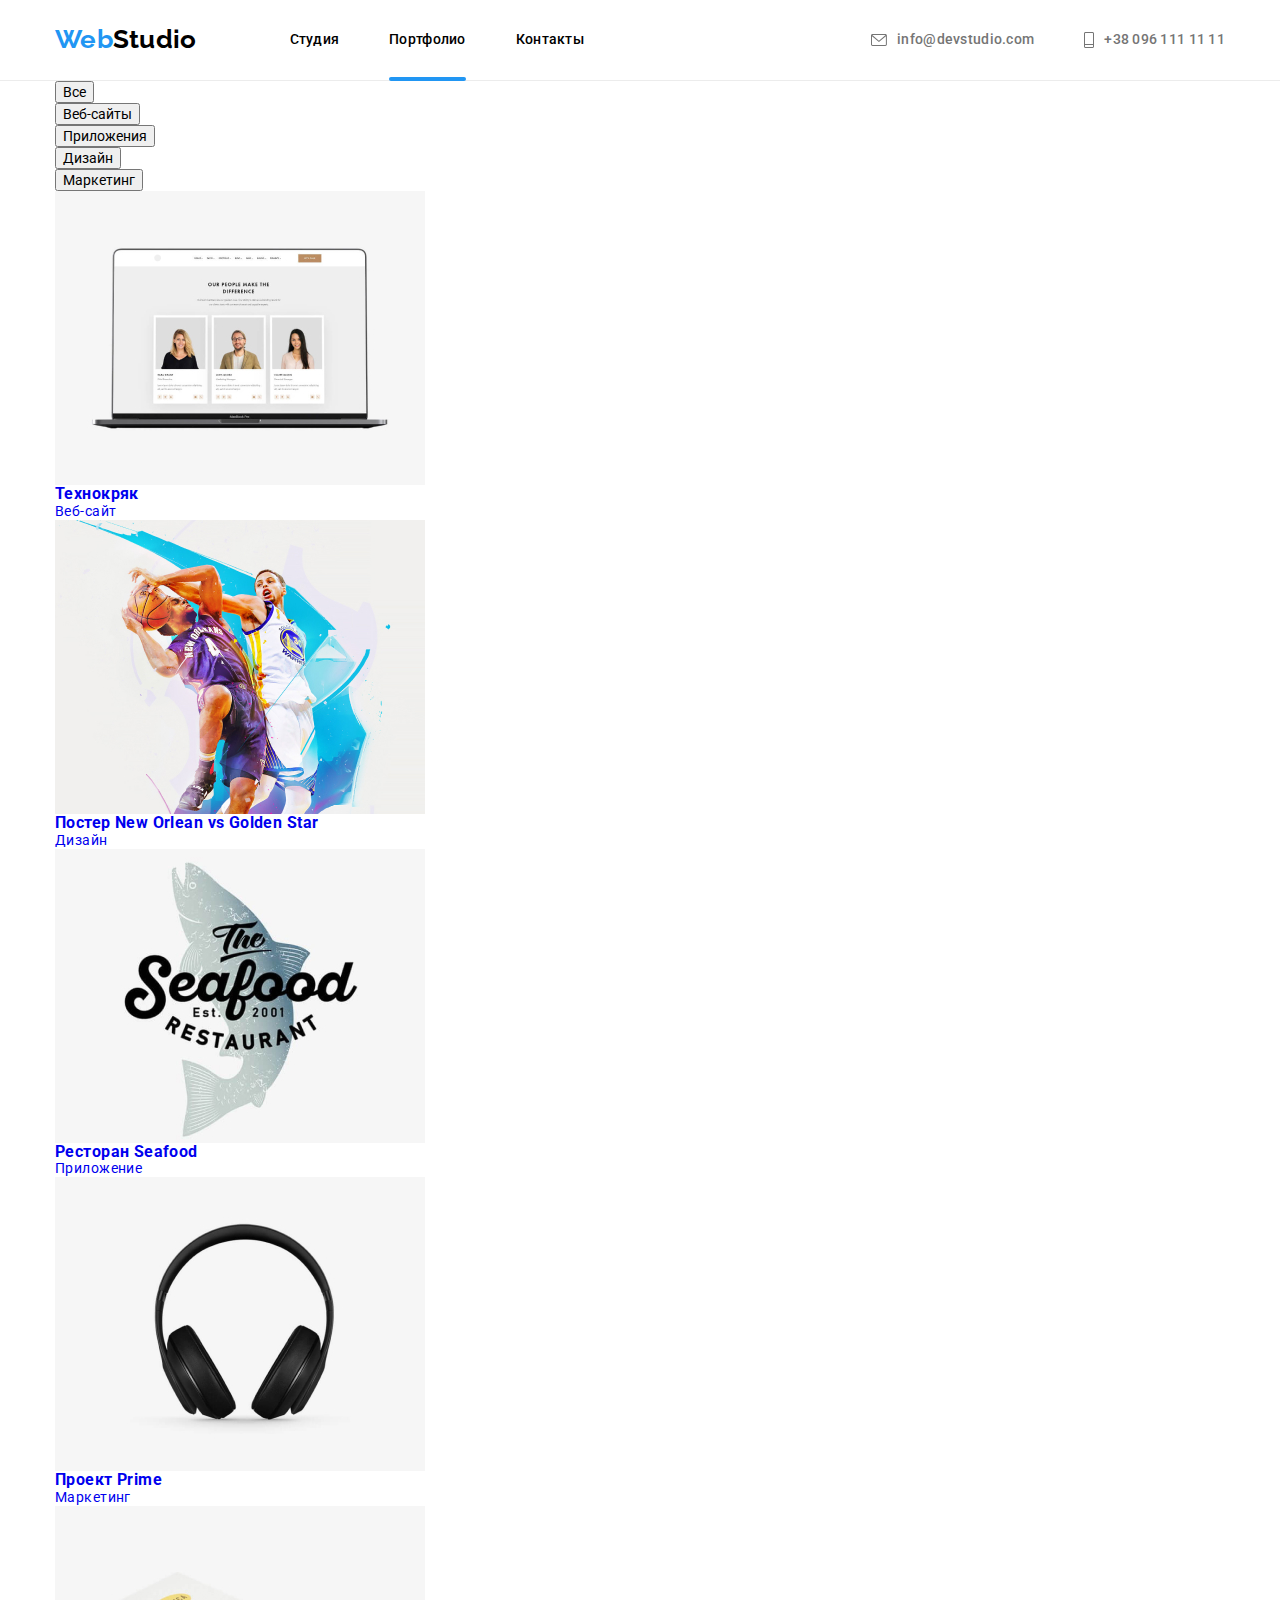
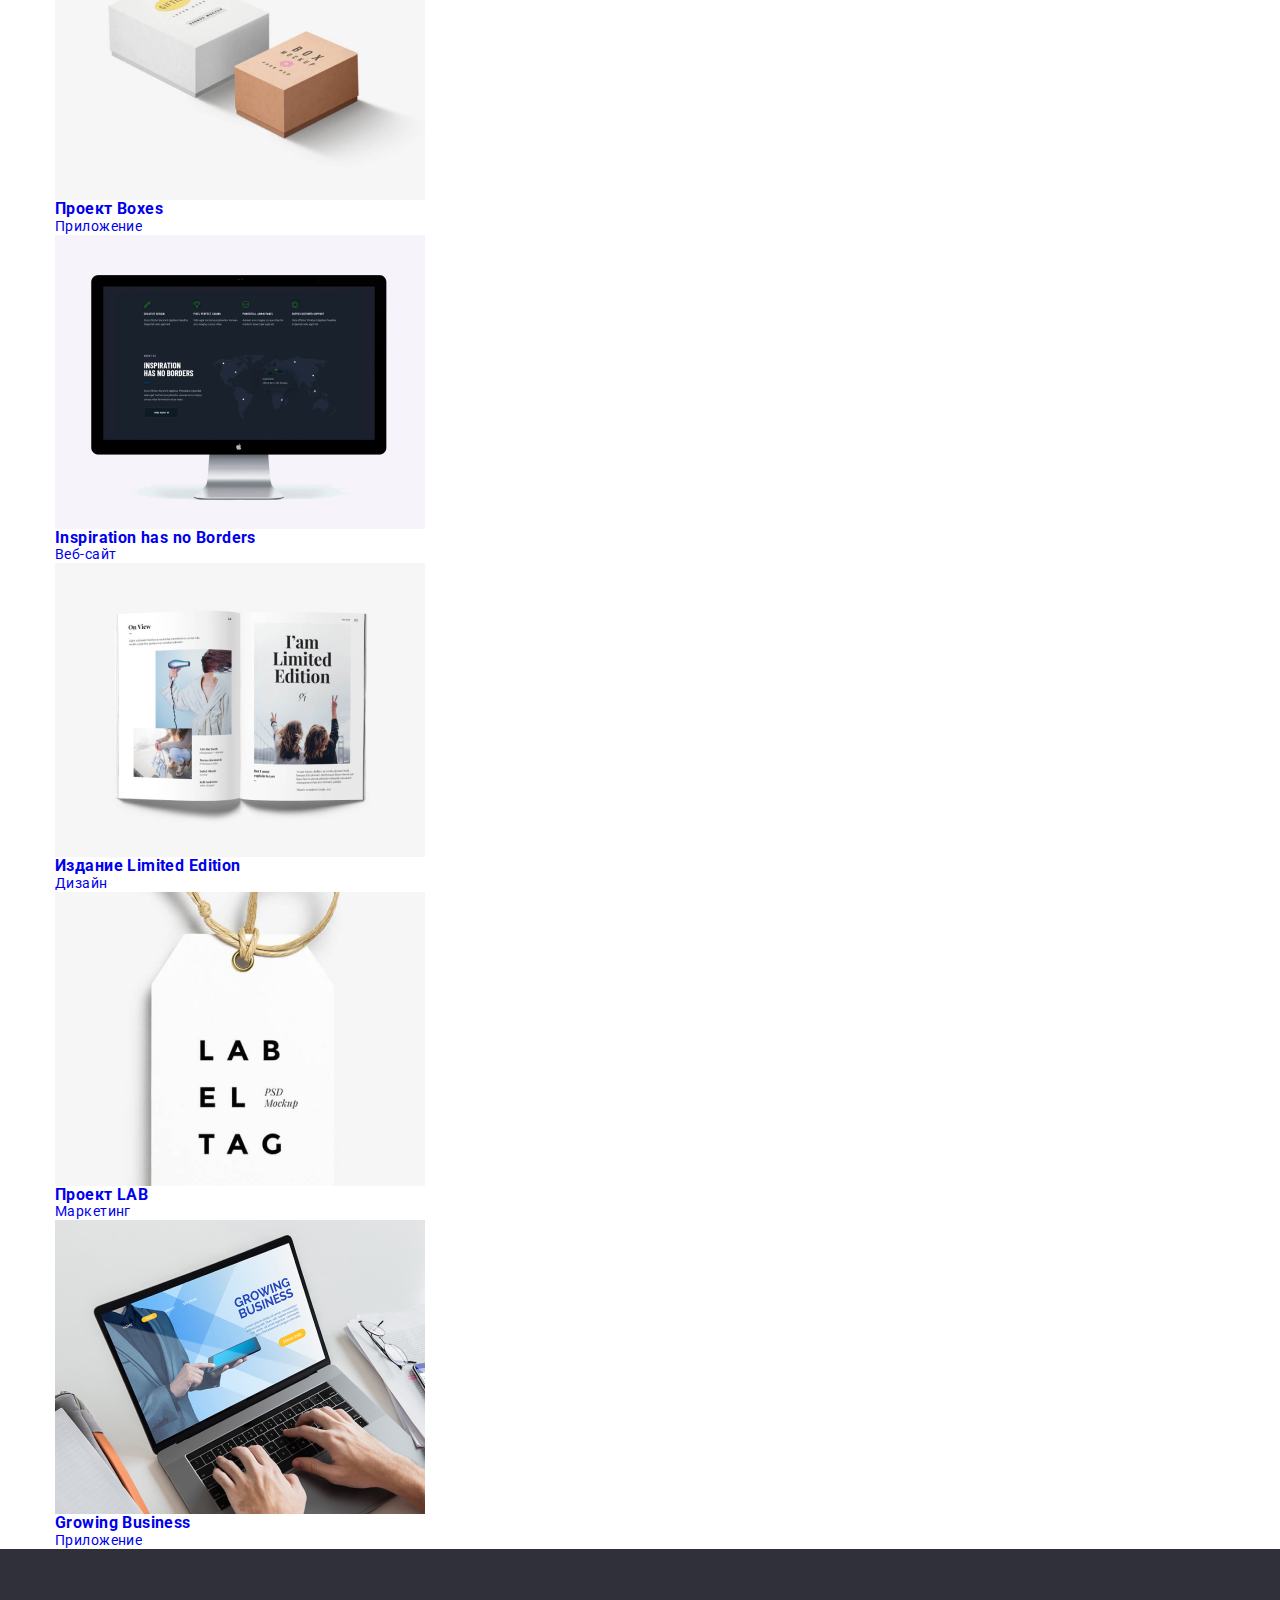
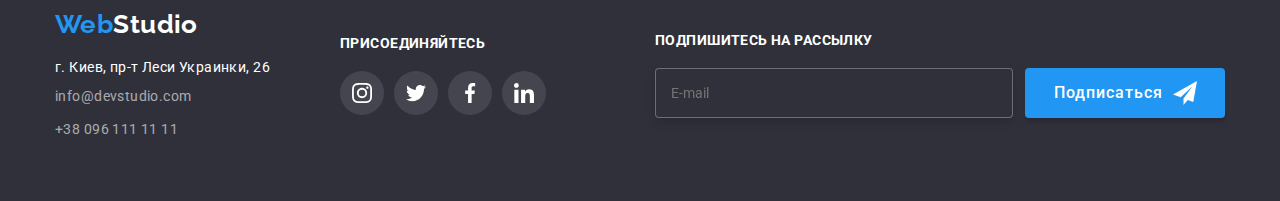
==== commit c0c86fb1: "filter scss" ====
--- a/portfolio.html
+++ b/portfolio.html
@@ -23,7 +23,7 @@
         <nav>
             <ul class=" menu-block list ">
                 <li class="menu-block_item"><a class="menu-block_link  link"
-                        href="./portfolio.html">Студия</a></li>
+                        href="./index.html">Студия</a></li>
                 <li class="menu-block_item"><a class="menu-block_link active-menu link" href="./portfolio.html">Портфолио</a></li>
                 <li class="menu-block_item"><a class="menu-block_link link" href="">Контакты</a></li>
             </ul>
@@ -48,15 +48,15 @@
         <section class="example-list-space" >
             <div class="container">
     <ul class="filter list">
-        <li> <button class="modal-btn" type="button"> Все </button> </li>
-        <li> <button class="modal-btn" type="button"> Веб-сайты </button> </li>
-        <li> <button class="modal-btn" type="button"> Приложения </button> </li>
-        <li> <button class="modal-btn" type="button"> Дизайн </button> </li>
-        <li> <button class="modal-btn" type="button"> Маркетинг </button> </li>
+        <li> <button class="filter__btn" type="button"> Все </button> </li>
+        <li> <button class="filter__btn" type="button"> Веб-сайты </button> </li>
+        <li> <button class="filter__btn" type="button"> Приложения </button> </li>
+        <li> <button class="filter__btn" type="button"> Дизайн </button> </li>
+        <li> <button class="filter__btn" type="button"> Маркетинг </button> </li>
     </ul>
 
-<ul class="list example-list" >
-    <li class="example">
+<ul class="list examples" >
+    <li class="examples__item">
      <a class="link shadow-link" href="#">
           <article class="card">
             <div class="card-thumb">
@@ -74,7 +74,7 @@
 </a>
     </li>
 
-    <li class="example">
+    <li class="examples__item">
       <a class="link shadow-link" href="#">  
           <article class="card">
             <div class="card-thumb">
@@ -92,7 +92,7 @@
      </a>
     </li>
 
-    <li class="example">
+    <li class="examples__item">
       <a class="link shadow-link" href="#"> <article class="card">
             <div class="card-thumb">
         
@@ -109,7 +109,7 @@
     </a>
     </li>
 
-    <li class="example">
+    <li class="examples__item">
          <a class="link shadow-link" href="#">    
              <article class="card">
                 <div class="card-thumb">
@@ -126,7 +126,7 @@
         </a>
     </li>
 
-    <li class="example">
+    <li class="examples__item">
           <a class="link shadow-link" href="#">
                 <article class="card">
                 <div class="card-thumb">
@@ -144,7 +144,7 @@
          </a>
     </li>
 
-    <li class="example">
+    <li class="examples__item">
         <a class="link shadow-link" href="#">
              <article class="card">
                 <div class="card-thumb">        
@@ -162,7 +162,7 @@
         </a>
     </li>
 
-    <li class="example">
+    <li class="examples__item">
         <a class="link shadow-link" href="#">
                 <article class="card">
                 <div class="card-thumb">       
@@ -179,7 +179,7 @@
             </article>
         </a>
     </li>
-    <li class="example">
+    <li class="examples__item">
         <a class="link shadow-link" href="#">
               <article class="card">
                 <div class="card-thumb">        
@@ -197,7 +197,7 @@
         </a>
     </li>
 
-    <li class="example">
+    <li class="examples__item">
       <a class="link shadow-link" href="#">     
           <article class="card">
                 <div class="card-thumb">        
--- a/css/main.min.css
+++ b/css/main.min.css
@@ -1,2 +1,2 @@
-:root{--primary-text-color: #757575;--title-text-color: #000000;--hover-text-color: #2196f3;--accent-text-color: #ffffff;--bgc-icon: #f5f4fa;--fill-icon: #afb1b8;--big-space: 94px;--betw-space: 30px;--menu-space: 32px;--transition-menu: color 250ms cubic-bezier(0.4, 0, 0.2, 1);--dark-icon: #212121;--footer-bgc: #2f303a}.space-sections{padding-top:var(--big-space);padding-bottom:var(--big-space)}.between-block{padding-top:60px;padding-bottom:60px}.accent--color--link,.accent--color--link:visited{color:var(--accent-text-color)}.icon-thumb{display:flex;align-items:center;justify-content:center;width:100%}.heading-dark-fon{color:var(--accent-text-color);font-size:14px;font-weight:700;line-height:1.17;letter-spacing:0.03em;text-transform:uppercase;padding-bottom:20px}.visually-hidden{position:absolute;clip:rect(0 0 0 0);width:1px;height:1px;margin:-1px}h1,h2,h3,p{margin:0}ul{padding:0;margin:0}.list{list-style:none}.link{text-decoration:none;font-style:normal}img{display:block;max-width:100%}body{font-family:"Roboto", sans-serif;font-size:14px;font-weight:400;line-height:1.14;letter-spacing:0.03em}.container{width:1200px;margin:0px auto;padding-left:15px;padding-right:15px}.footer .container,.navigation .container{display:flex;align-items:center}.main-button{width:200px;height:50px;background-color:var(--hover-text-color);color:var(--accent-text-color);font-size:16px;font-weight:500;line-height:1.88;letter-spacing:0.06em;cursor:pointer;border-radius:4px;border:none;padding-top:10px;padding-bottom:10px;box-shadow:0px 4px 4px rgba(0,0,0,0.15)}.custom-information .main-button{margin-top:30px;align-self:center}.overlay .main-button{margin-top:40px;padding-left:var(--menu-space);padding-right:var(--menu-space)}.subscribe .main-button{display:flex;align-items:center;padding-left:29px;margin-left:12px}.social-list{display:flex;align-items:center;justify-content:center}.social-list__item{display:flex}.social-list__item:not(:last-child){margin-right:10px}.social-list__link{display:flex;align-items:center;justify-content:center;height:44px;width:44px;border-radius:50%;transition:background-color 250ms cubic-bezier(0.4, 0, 0.2, 1)}.social-list__link:hover,.social-list__link:focus{background-color:var(--hover-text-color)}.social-list__link:hover svg,.social-list__link:focus svg{fill:var(--accent-text-color)}.social-link-dark{background-color:rgba(255,255,255,0.1)}.social-list__icon{width:20px;height:20px;fill:var(--fill-icon);transition:fill 250ms cubic-bezier(0.4, 0, 0.2, 1)}.footer .social-list__icon{fill:var(--accent-text-color)}.logo_web{color:var(--hover-text-color)}.logo,.logo:visited{font-family:"Raleway", sans-serif;font-style:normal;font-size:26px;font-weight:700;line-height:1.19;color:var(--title-text-color);padding-top:24px;padding-bottom:25px;margin-right:93px;animation-duration:250ms}.footer .logo,.footer .logo:visited{color:var(--accent-text-color);margin:0px;padding:0px}.subscribe{margin-left:auto}.subscribe__form{display:flex}.subscribe__input{display:block;width:358px;height:50px;padding-left:15px;background-color:var(--footer-bgc);border:1px solid rgba(255,255,255,0.3);box-sizing:border-box;filter:drop-shadow(0px 4px 4px rgba(0,0,0,0.15));border-radius:4px;color:var(--accent-text-color)}.subscribe__icon{margin-left:10px;fill:var(--accent-text-color)}h1{color:var(--accent-text-color);font-size:44px;font-weight:900;line-height:1.36;letter-spacing:0.06em}h2{font-size:36px;font-weight:700;line-height:1.17;color:var(--title-text-color);text-align:center;padding-bottom:50px}.advantages h3{padding-bottom:10px}.team h3{color:var(--title-text-color);font-weight:500;padding-bottom:10px}.backdrop{position:fixed;top:0;left:0;width:100%;height:100%;background-color:rgba(0,0,0,0.2)}.is-hidden{opacity:0;visibility:hidden;pointer-events:none;transition:all 250ms cubic-bezier(0.4, 0, 0.2, 1)}.modal{position:absolute;top:50%;left:50%;transform:translate(-50%, -50%);width:528px;height:581px;padding:40px 39px 40px 41px;background-color:var(--accent-text-color);box-shadow:0px 1px 3px rgba(0,0,0,0.12),0px 1px 1px rgba(0,0,0,0.14),0px 2px 1px rgba(0,0,0,0.2);border-radius:4px}.modal__close{display:flex;align-items:center;position:absolute;justify-content:center;right:8px;top:8px;width:30px;height:30px;background-color:var(--accent-text-color);border:1px solid rgba(0,0,0,0.1);border-radius:50%;outline:none;cursor:pointer;transition:fill 250ms cubic-bezier(0.4, 0, 0.2, 1) 0s}.modal__close:focus>svg,.modal__close:hover>svg{fill:var(--hover-text-color)}.custom-information{display:flex;flex-direction:column;justify-content:center;width:100%;margin:0px auto;font-size:12px;font-weight:400;line-height:1.17;color:var(--primary-text-color)}.custom-information p{font-size:20px;font-weight:500;line-height:1.17;color:var(--dark-icon)}.user-info{margin-top:12px}.user-info__block{position:relative;display:block;margin-top:4px}.user-info__input{width:100%;height:40px;padding-left:42px;border:1px solid rgba(33,33,33,0.2);border-radius:4px;transition:border 250ms cubic-bezier(0.4, 0, 0.2, 1)}.user-info__input:focus{border:1px solid var(--hover-text-color);outline:none}.icon-form{position:absolute;top:50%;left:12px;transform:translateY(-50%);width:18px;height:18px;fill:var(--dark-icon);transition:fill 250ms cubic-bezier(0.4, 0, 0.2, 1)}.user-info__input:focus+.icon-form{fill:var(--hover-text-color)}.user-massage{display:block;margin-top:4px;padding:12px 16px;resize:none;width:448px;height:120px;line-height:1.17}.user-massage::placeholder{color:rgba(117,117,117,0.5)}.user-agree__label{display:flex;align-items:center;position:relative;margin-top:20px;padding-left:27px}.user-agree__label a{color:var(--hover-text-color)}.user-agree__label::before{content:"";position:absolute;display:inline-block;top:50%;left:3px;transform:translateY(-50%);margin-right:20px;width:16px;height:15px;border:1px solid var(--dark-icon);border-radius:2px;background-color:var(--accent-text-color);fill:var(--accent-text-color)}.user-agree__input:checked+.user-agree__label::before{background:var(--hover-text-color);background-image:url("../images/vector.svg");background-size:11px 8px;background-repeat:no-repeat;background-position:center;background-origin:border-box;outline:none;border:none;fill:var(--accent-text-color);transition:all 250ms cubic-bezier(0.4, 0, 0.2, 1)}.user-agree__input:focus+.user-agree__label::before{outline:1px solid var(--hover-text-color);border:none;transition:all 250ms cubic-bezier(0.4, 0, 0.2, 1)}.navigation{text-align:center;font-weight:500;letter-spacing:0.02em;border-bottom:1px solid #ececec}.menu-block{display:flex}.menu-block_item{position:relative}.menu-block_item:not(:last-child){margin-right:50px}.menu-block_link{display:block;padding-top:var(--menu-space);padding-bottom:var(--menu-space);transition:var(--transition-menu)}.menu-block_link,.menu-block_link:visited{color:var(--title-text-color);text-decoration:none}.menu-block_link:hover,.menu-block_link:focus{color:var(--hover-text-color);outline:none}.tel-block{display:flex;margin-left:auto}.tel-block_link{display:flex;align-items:center;padding-top:var(--menu-space);padding-bottom:var(--menu-space)}.tel-block_link,.tel-block_link:visited{color:var(--primary-text-color);transition:var(--transition-menu)}.tel-block_link:hover,.tel-block_link:focus,.tel-block_link:hover>svg,.tel-block_link:focus>svg{fill:var(--hover-text-color);color:var(--hover-text-color);outline:none}.contact-icon{margin-right:10px;fill:var(--primary-text-color)}.active-menu:after{content:"";display:block;position:absolute;left:0;bottom:0;width:100%;height:4px;border-radius:2px;background-color:var(--hover-text-color);outline:var(--hover-text-color);margin-bottom:-1px}.banner{max-width:1600px;height:600px;margin:0px auto;padding:200px 0px 280px 0px;background:#2f303a;background-image:linear-gradient(rgba(47,48,58,0.4), rgba(47,48,58,0.4)),url("../images/hero.jpg");background-repeat:no-repeat;background-size:cover;background-position:center}.overlay{display:flex;align-items:center;flex-direction:column}.advantages-list{display:flex}.advantages-list__item{flex-direction:column;max-width:270px}.advantages-list__item:not(:last-child){margin-right:var(--betw-space)}.advantages-list__item .icon-thumb{height:120px;background-color:var(--bgc-icon);border-radius:4px}.advantages-list__description{padding-top:var(--betw-space)}.advantages p{color:var(--primary-text-color);line-height:1.7}.what-we-do{padding-bottom:var(--big-space)}.img-examples{display:flex;align-items:center}.img-examples__item:not(:last-child){margin-right:var(--betw-space)}.img-examples__thumb{position:relative}.img-examples__text{display:flex;align-items:center;justify-content:center;position:absolute;bottom:0%;left:0%;background-color:rgba(47,48,58,0.8);height:70px;width:100%;font-weight:700;color:var(--accent-text-color)}.team{background-color:var(--bgc-icon);color:var(--primary-text-color);font-size:16px;font-weight:400;line-height:1.19}.team__list{display:flex;height:428px}.team__person{padding-bottom:var(--betw-space);background-color:var(--accent-text-color);border-radius:0px 0px 4px 4px;box-shadow:0px 1px 3px rgba(0,0,0,0.12),0px 1px 1px rgba(0,0,0,0.14),0px 2px 1px rgba(0,0,0,0.2)}.team__person:not(:last-child){margin-right:var(--betw-space)}.team__about-person{display:flex;align-items:center;flex-direction:column;padding:30px 0px 16px}.regular-customer__list{display:flex}.regular-customer__item{display:flex;width:170px;border:1px solid var(--fill-icon);border-radius:4px}.regular-customer__item:not(:last-child){margin-right:var(--betw-space)}.regular-customer__item:hover{border:1px solid var(--hover-text-color);outline:none}.regular-customer__item .icon-thumb{height:90px;transition:var(--transition-menu)}.regular-customer__item .icon-thumb:focus{border:1px solid var(--hover-text-color);outline:none}.regular-customer__icon{fill:var(--fill-icon);transition:fill 250ms cubic-bezier(0.4, 0, 0.2, 1)}.icon-thumb:hover>.regular-customer__icon,.icon-thumb:focus>.regular-customer__icon{fill:var(--hover-text-color)}.footer{background:var(--footer-bgc)}.footer address{padding-top:20px}.address-block{padding-right:70px}.address-block_item:not(:last-child){padding:0px;margin-bottom:9px}.address-block_link{line-height:1.7;color:rgba(255,255,255,0.6)}
+:root{--primary-text-color: #757575;--title-text-color: #000000;--hover-text-color: #2196f3;--accent-text-color: #ffffff;--bgc-icon: #f5f4fa;--fill-icon: #afb1b8;--big-space: 94px;--betw-space: 30px;--menu-space: 32px;--transition-menu: color 250ms cubic-bezier(0.4, 0, 0.2, 1);--dark-icon: #212121;--footer-bgc: #2f303a}.space-sections{padding-top:var(--big-space);padding-bottom:var(--big-space)}.between-block{padding-top:60px;padding-bottom:60px}.accent--color--link,.accent--color--link:visited{color:var(--accent-text-color)}.icon-thumb{display:flex;align-items:center;justify-content:center;width:100%}.heading-dark-fon{color:var(--accent-text-color);font-size:14px;font-weight:700;line-height:1.17;letter-spacing:0.03em;text-transform:uppercase;padding-bottom:20px}.visually-hidden{position:absolute;clip:rect(0 0 0 0);width:1px;height:1px;margin:-1px}h1,h2,h3,p{margin:0}ul{padding:0;margin:0}.list{list-style:none}.link{text-decoration:none;font-style:normal}img{display:block;max-width:100%}body{font-family:"Roboto", sans-serif;font-size:14px;font-weight:400;line-height:1.14;letter-spacing:0.03em}.container{width:1200px;margin:0px auto;padding-left:15px;padding-right:15px}.footer .container,.navigation .container{display:flex;align-items:center}.main-button{width:200px;height:50px;background-color:var(--hover-text-color);color:var(--accent-text-color);font-size:16px;font-weight:500;line-height:1.88;letter-spacing:0.06em;cursor:pointer;border-radius:4px;border:none;padding-top:10px;padding-bottom:10px;box-shadow:0px 4px 4px rgba(0,0,0,0.15)}.custom-information .main-button{margin-top:30px;align-self:center}.overlay .main-button{margin-top:40px;padding-left:var(--menu-space);padding-right:var(--menu-space)}.subscribe .main-button{display:flex;align-items:center;padding-left:29px;margin-left:12px}.filter .main-button{min-width:73px;padding:6px 22px;background:#f5f4fa;line-height:1.63;transition:var(--transition-menu)}.social-list{display:flex;align-items:center;justify-content:center}.social-list__item{display:flex}.social-list__item:not(:last-child){margin-right:10px}.social-list__link{display:flex;align-items:center;justify-content:center;height:44px;width:44px;border-radius:50%;transition:background-color 250ms cubic-bezier(0.4, 0, 0.2, 1)}.social-list__link:hover,.social-list__link:focus{background-color:var(--hover-text-color)}.social-list__link:hover svg,.social-list__link:focus svg{fill:var(--accent-text-color)}.social-link-dark{background-color:rgba(255,255,255,0.1)}.social-list__icon{width:20px;height:20px;fill:var(--fill-icon);transition:fill 250ms cubic-bezier(0.4, 0, 0.2, 1)}.footer .social-list__icon{fill:var(--accent-text-color)}.logo_web{color:var(--hover-text-color)}.logo,.logo:visited{font-family:"Raleway", sans-serif;font-style:normal;font-size:26px;font-weight:700;line-height:1.19;color:var(--title-text-color);padding-top:24px;padding-bottom:25px;margin-right:93px;animation-duration:250ms}.footer .logo,.footer .logo:visited{color:var(--accent-text-color);margin:0px;padding:0px}.subscribe{margin-left:auto}.subscribe__form{display:flex}.subscribe__input{display:block;width:358px;height:50px;padding-left:15px;background-color:var(--footer-bgc);border:1px solid rgba(255,255,255,0.3);box-sizing:border-box;filter:drop-shadow(0px 4px 4px rgba(0,0,0,0.15));border-radius:4px;color:var(--accent-text-color)}.subscribe__icon{margin-left:10px;fill:var(--accent-text-color)}h1{color:var(--accent-text-color);font-size:44px;font-weight:900;line-height:1.36;letter-spacing:0.06em}h2{font-size:36px;font-weight:700;line-height:1.17;color:var(--title-text-color);text-align:center;padding-bottom:50px}.advantages h3{padding-bottom:10px}.team h3{color:var(--title-text-color);font-weight:500;padding-bottom:10px}.backdrop{position:fixed;top:0;left:0;width:100%;height:100%;background-color:rgba(0,0,0,0.2)}.is-hidden{opacity:0;visibility:hidden;pointer-events:none;transition:all 250ms cubic-bezier(0.4, 0, 0.2, 1)}.modal{position:absolute;top:50%;left:50%;transform:translate(-50%, -50%);width:528px;height:581px;padding:40px 39px 40px 41px;background-color:var(--accent-text-color);box-shadow:0px 1px 3px rgba(0,0,0,0.12),0px 1px 1px rgba(0,0,0,0.14),0px 2px 1px rgba(0,0,0,0.2);border-radius:4px}.modal__close{display:flex;align-items:center;position:absolute;justify-content:center;right:8px;top:8px;width:30px;height:30px;background-color:var(--accent-text-color);border:1px solid rgba(0,0,0,0.1);border-radius:50%;outline:none;cursor:pointer;transition:fill 250ms cubic-bezier(0.4, 0, 0.2, 1) 0s}.modal__close:focus>svg,.modal__close:hover>svg{fill:var(--hover-text-color)}.custom-information{display:flex;flex-direction:column;justify-content:center;width:100%;margin:0px auto;font-size:12px;font-weight:400;line-height:1.17;color:var(--primary-text-color)}.custom-information p{font-size:20px;font-weight:500;line-height:1.17;color:var(--dark-icon)}.user-info{margin-top:12px}.user-info__block{position:relative;display:block;margin-top:4px}.user-info__input{width:100%;height:40px;padding-left:42px;border:1px solid rgba(33,33,33,0.2);border-radius:4px;transition:border 250ms cubic-bezier(0.4, 0, 0.2, 1)}.user-info__input:focus{border:1px solid var(--hover-text-color);outline:none}.icon-form{position:absolute;top:50%;left:12px;transform:translateY(-50%);width:18px;height:18px;fill:var(--dark-icon);transition:fill 250ms cubic-bezier(0.4, 0, 0.2, 1)}.user-info__input:focus+.icon-form{fill:var(--hover-text-color)}.user-massage{display:block;margin-top:4px;padding:12px 16px;resize:none;width:448px;height:120px;line-height:1.17}.user-massage::placeholder{color:rgba(117,117,117,0.5)}.user-agree__label{display:flex;align-items:center;position:relative;margin-top:20px;padding-left:27px}.user-agree__label a{color:var(--hover-text-color)}.user-agree__label::before{content:"";position:absolute;display:inline-block;top:50%;left:3px;transform:translateY(-50%);margin-right:20px;width:16px;height:15px;border:1px solid var(--dark-icon);border-radius:2px;background-color:var(--accent-text-color);fill:var(--accent-text-color)}.user-agree__input:checked+.user-agree__label::before{background:var(--hover-text-color);background-image:url("../images/vector.svg");background-size:11px 8px;background-repeat:no-repeat;background-position:center;background-origin:border-box;outline:none;border:none;fill:var(--accent-text-color);transition:all 250ms cubic-bezier(0.4, 0, 0.2, 1)}.user-agree__input:focus+.user-agree__label::before{outline:1px solid var(--hover-text-color);border:none;transition:all 250ms cubic-bezier(0.4, 0, 0.2, 1)}.navigation{text-align:center;font-weight:500;letter-spacing:0.02em;border-bottom:1px solid #ececec}.menu-block{display:flex}.menu-block_item{position:relative}.menu-block_item:not(:last-child){margin-right:50px}.menu-block_link{display:block;padding-top:var(--menu-space);padding-bottom:var(--menu-space);transition:var(--transition-menu)}.menu-block_link,.menu-block_link:visited{color:var(--title-text-color);text-decoration:none}.menu-block_link:hover,.menu-block_link:focus{color:var(--hover-text-color);outline:none}.tel-block{display:flex;margin-left:auto}.tel-block_link{display:flex;align-items:center;padding-top:var(--menu-space);padding-bottom:var(--menu-space)}.tel-block_link,.tel-block_link:visited{color:var(--primary-text-color);transition:var(--transition-menu)}.tel-block_link:hover,.tel-block_link:focus,.tel-block_link:hover>svg,.tel-block_link:focus>svg{fill:var(--hover-text-color);color:var(--hover-text-color);outline:none}.contact-icon{margin-right:10px;fill:var(--primary-text-color)}.active-menu:after{content:"";display:block;position:absolute;left:0;bottom:0;width:100%;height:4px;border-radius:2px;background-color:var(--hover-text-color);outline:var(--hover-text-color);margin-bottom:-1px}.banner{max-width:1600px;height:600px;margin:0px auto;padding:200px 0px 280px 0px;background:#2f303a;background-image:linear-gradient(rgba(47,48,58,0.4), rgba(47,48,58,0.4)),url("../images/hero.jpg");background-repeat:no-repeat;background-size:cover;background-position:center}.overlay{display:flex;align-items:center;flex-direction:column}.advantages-list{display:flex}.advantages-list__item{flex-direction:column;max-width:270px}.advantages-list__item:not(:last-child){margin-right:var(--betw-space)}.advantages-list__item .icon-thumb{height:120px;background-color:var(--bgc-icon);border-radius:4px}.advantages-list__description{padding-top:var(--betw-space)}.advantages p{color:var(--primary-text-color);line-height:1.7}.what-we-do{padding-bottom:var(--big-space)}.img-examples{display:flex;align-items:center}.img-examples__item:not(:last-child){margin-right:var(--betw-space)}.img-examples__thumb{position:relative}.img-examples__text{display:flex;align-items:center;justify-content:center;position:absolute;bottom:0%;left:0%;background-color:rgba(47,48,58,0.8);height:70px;width:100%;font-weight:700;color:var(--accent-text-color)}.team{background-color:var(--bgc-icon);color:var(--primary-text-color);font-size:16px;font-weight:400;line-height:1.19}.team__list{display:flex;height:428px}.team__person{padding-bottom:var(--betw-space);background-color:var(--accent-text-color);border-radius:0px 0px 4px 4px;box-shadow:0px 1px 3px rgba(0,0,0,0.12),0px 1px 1px rgba(0,0,0,0.14),0px 2px 1px rgba(0,0,0,0.2)}.team__person:not(:last-child){margin-right:var(--betw-space)}.team__about-person{display:flex;align-items:center;flex-direction:column;padding:30px 0px 16px}.regular-customer__list{display:flex}.regular-customer__item{display:flex;width:170px;border:1px solid var(--fill-icon);border-radius:4px}.regular-customer__item:not(:last-child){margin-right:var(--betw-space)}.regular-customer__item:hover{border:1px solid var(--hover-text-color);outline:none}.regular-customer__item .icon-thumb{height:90px;transition:var(--transition-menu)}.regular-customer__item .icon-thumb:focus{border:1px solid var(--hover-text-color);outline:none}.regular-customer__icon{fill:var(--fill-icon);transition:fill 250ms cubic-bezier(0.4, 0, 0.2, 1)}.icon-thumb:hover>.regular-customer__icon,.icon-thumb:focus>.regular-customer__icon{fill:var(--hover-text-color)}.footer{background:var(--footer-bgc)}.footer address{padding-top:20px}.address-block{padding-right:70px}.address-block_item:not(:last-child){padding:0px;margin-bottom:9px}.address-block_link{line-height:1.7;color:rgba(255,255,255,0.6)}
 /*# sourceMappingURL=main.min.css.map */--- a/css/portfolio_style.css
+++ b/css/portfolio_style.css
@@ -1,106 +1,4 @@
-:root {
-  --primary-text-color: #757575;
-  --title-text-color: #000000;
-  --hover-text-color: #2196f3;
-  --accent-text-color: #ffffff;
-  --big-space: 94px;
-  --betw-space: 30px;
-  --transition-menu: color 250ms cubic-bezier(0.4, 0, 0.2, 1);
-}
-h1,
-h2,
-h3,
-p {
-  margin: 0;
-}
 
-ul {
-  padding: 0;
-  margin: 0;
-}
-img {
-  display: block;
-  max-width: 100%;
-}
-.example-list-space {
-  padding-top: 100px;
-  padding-bottom: var(--big-space);
-}
-
-.filter {
-  display: flex;
-  justify-content: center;
-}
-.modal-btn {
-  min-width: 73px;
-  padding: 6px 22px;
-  background: #f5f4fa;
-  border-radius: 4px;
-  outline: none;
-  border: none;
-  cursor: pointer;
-
-  font-size: 16px;
-  font-weight: 500;
-  line-height: 1.63;
-
-  transition: var(--transition-menu);
-}
-.filter li:not(:last-child) {
-  margin-right: 8px;
-}
-
-.filter button:focus,
-.filter button:hover {
-  color: white;
-  background: var(--hover-text-color);
-  border: none;
-  outline: none;
-  box-shadow: 0px 3px 1px rgba(0, 0, 0, 0.1), 0px 1px 2px rgba(0, 0, 0, 0.08),
-    0px 2px 2px rgba(0, 0, 0, 0.12);
-}
-.example-list {
-  display: flex;
-  flex-wrap: wrap;
-  margin-top: 50px;
-}
-
-.example {
-  max-width: 370px;
-  border: 1px solid #eeeeee;
-}
-
-.example-info,
-.example-info:visited {
-  text-decoration: none;
-  color: var(--primary-text-color);
-  line-height: 1.88;
-}
-
-.shadow-link:hover,
-.shadow-link:focus {
-  display: block;
-  outline: none;
-  box-shadow: 0px 1px 1px rgba(0, 0, 0, 0.12), 0px 4px 4px rgba(0, 0, 0, 0.06),
-    1px 4px 6px rgba(0, 0, 0, 0.16);
-}
-
-.example-title {
-  color: var(--title-text-color);
-  font-size: 18px;
-  line-height: 2;
-}
-.example-info {
-  padding: 20px 24px;
-}
-
-.example:not(:nth-child(3n)) {
-  margin-right: var(--betw-space);
-}
-
-.example:not(:nth-last-child(-n + 3)) {
-  margin-bottom: var(--betw-space);
-}
 
 .card-thumb {
   position: relative;
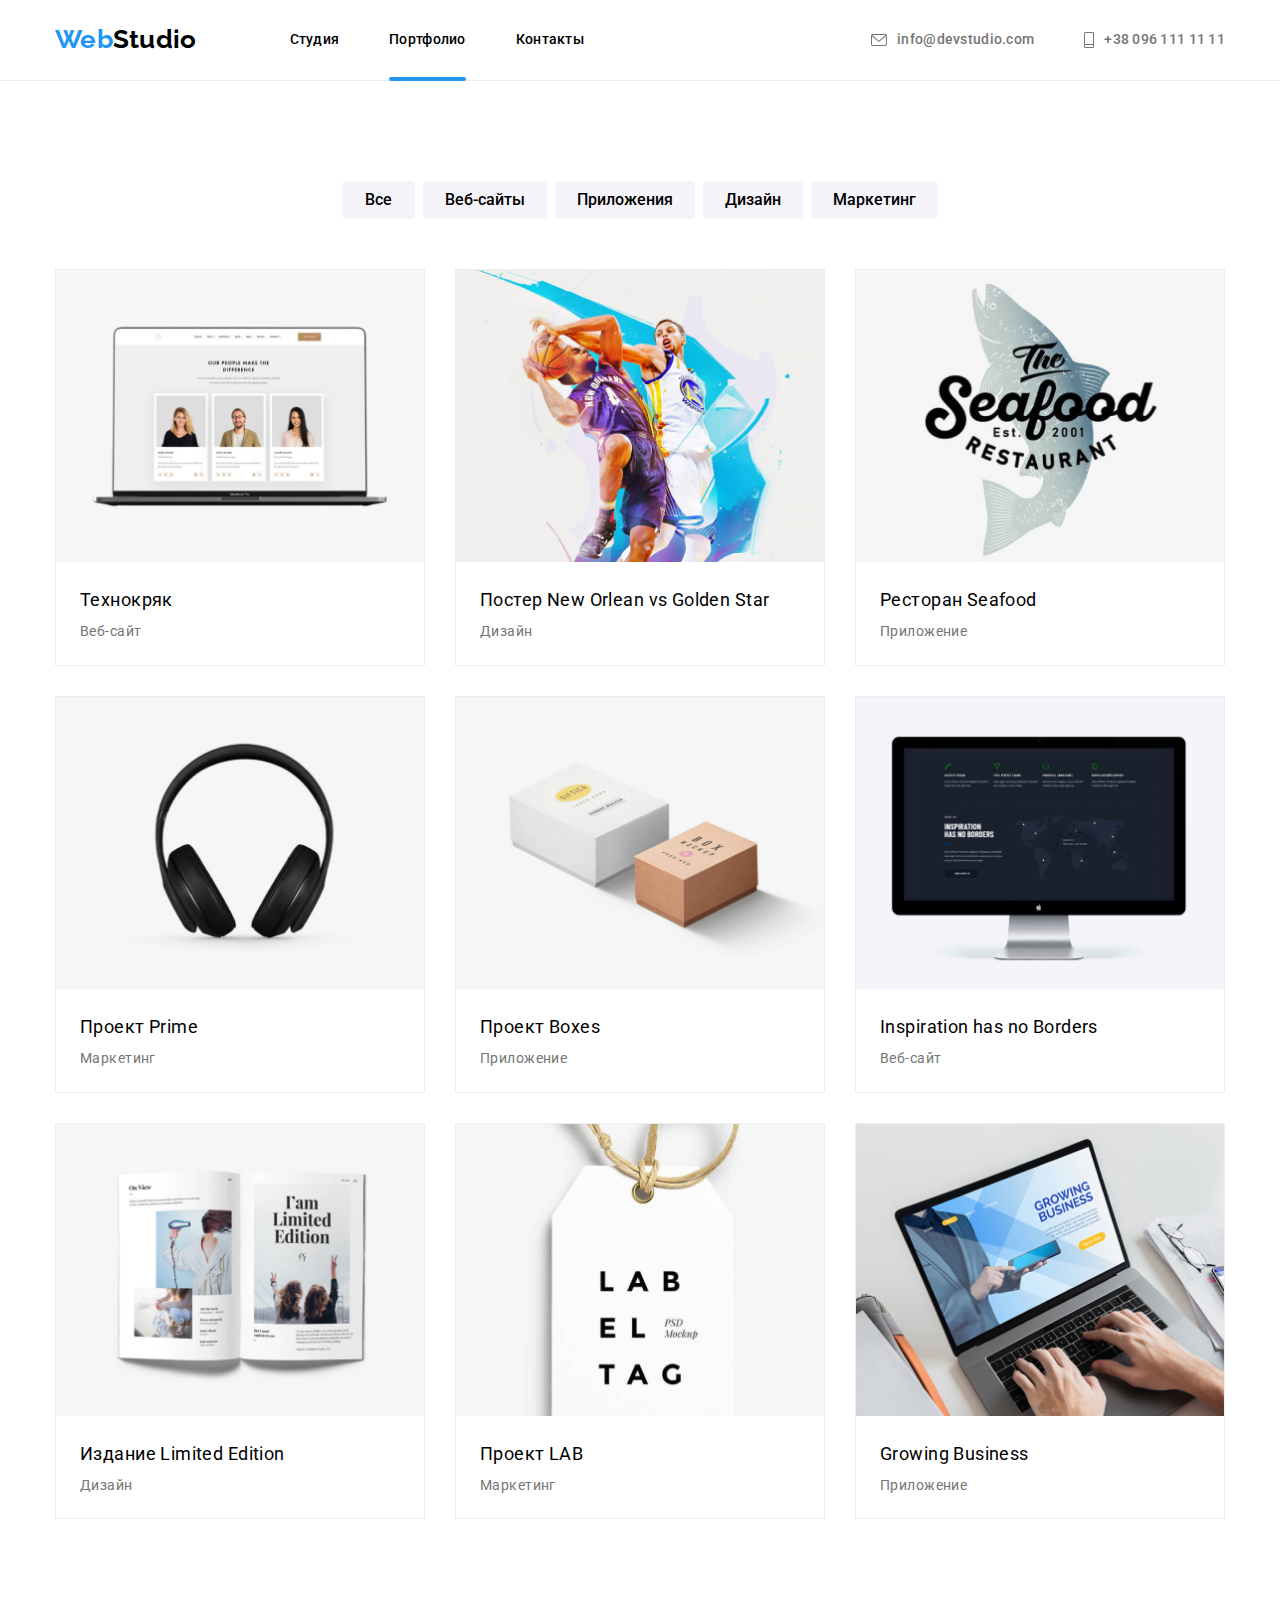
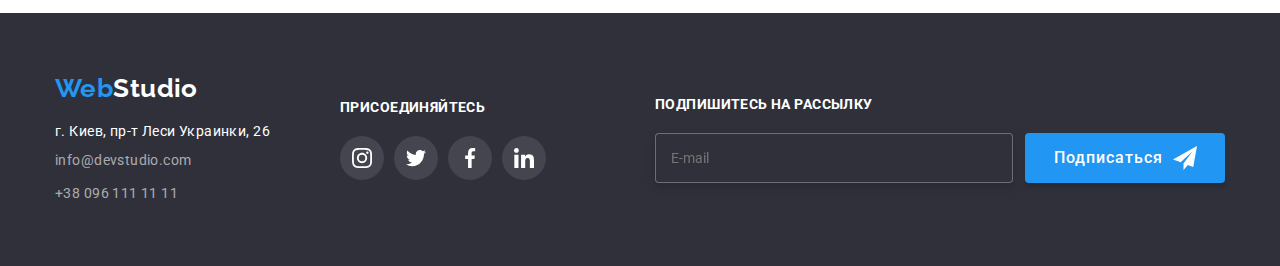
==== commit e364df72: "scss card + title" ====
--- a/portfolio.html
+++ b/portfolio.html
@@ -59,15 +59,15 @@
     <li class="examples__item">
      <a class="link shadow-link" href="#">
           <article class="card">
-            <div class="card-thumb">
+            <div class="card__thumb">
         <img src="portfolio_images/tehnokryak.jpg" alt="пример веб сайта" >
-    <p class="hidden-text">Технокряк это современная площадка распространения коронавируса. Компании используют эту
+    <p class="card__text">Технокряк это современная площадка распространения коронавируса. Компании используют эту
         платформу для цифрового
         шпионажа и атак на защищённые сервера конкурентов.</p>
     </div>
 
-        <div class="example-info">
-        <h3 class ="example-title"> Технокряк </h3> 
+        <div class="card__info">
+        <h3> Технокряк </h3> 
         <p> Веб-сайт </p> 
     </div>   
 </article>
@@ -77,15 +77,15 @@
     <li class="examples__item">
       <a class="link shadow-link" href="#">  
           <article class="card">
-            <div class="card-thumb">
+            <div class="card__thumb">
         
         <img src="portfolio_images/poster_golden_star.jpg" alt="пример постера о баскетболе" >  
-    <p class="hidden-text">Технокряк это современная площадка распространения коронавируса. Компании используют эту
+    <p class="card__text">Технокряк это современная площадка распространения коронавируса. Компании используют эту
         платформу для цифрового
         шпионажа и атак на защищённые сервера конкурентов.</p>
     </div>  
-        <div class="example-info">
-        <h3 class ="example-title"> Постер New Orlean vs Golden Star </h3> 
+        <div class="card__info">
+        <h3> Постер New Orlean vs Golden Star </h3> 
         <p> Дизайн </p>
      </div> 
         </article>
@@ -94,15 +94,15 @@
 
     <li class="examples__item">
       <a class="link shadow-link" href="#"> <article class="card">
-            <div class="card-thumb">
+            <div class="card__thumb">
         
             <img src="portfolio_images/seafood.jpg" alt="пример приложения для ресторана" >  
-        <p class="hidden-text">Технокряк это современная площадка распространения коронавируса. Компании используют эту
+        <p class="card__text">Технокряк это современная площадка распространения коронавируса. Компании используют эту
             платформу для цифрового
             шпионажа и атак на защищённые сервера конкурентов.</p>
         </div>   
-            <div class="example-info">
-        <h3 class ="example-title"> Ресторан Seafood </h3> 
+            <div class="card__info">
+        <h3 > Ресторан Seafood </h3> 
             <p> Приложение </p>
             </div>    
         </article>
@@ -112,14 +112,14 @@
     <li class="examples__item">
          <a class="link shadow-link" href="#">    
              <article class="card">
-                <div class="card-thumb">
+                <div class="card__thumb">
                <img src="portfolio_images/prime.jpg" alt="наушники" >
-        <p class="hidden-text">Технокряк это современная площадка распространения коронавируса. Компании используют эту
-            платформу для цифрового
-            шпионажа и атак на защищённые сервера конкурентов.</p>
-            </div>
-            <div class="example-info">
-            <h3 class ="example-title"> Проект Prime </h3> 
+        <p class="card__text">Технокряк это современная площадка распространения коронавируса. Компании используют эту
+            платформу для цифрового
+            шпионажа и атак на защищённые сервера конкурентов.</p>
+            </div>
+            <div class="card__info">
+            <h3 > Проект Prime </h3> 
             <p> Маркетинг </p> 
          </div>    
             </article>
@@ -129,14 +129,14 @@
     <li class="examples__item">
           <a class="link shadow-link" href="#">
                 <article class="card">
-                <div class="card-thumb">
+                <div class="card__thumb">
             <img src="portfolio_images/boxes.jpg" alt="белая и рыжая коробки" >
-        <p class="hidden-text">Технокряк это современная площадка распространения коронавируса. Компании используют эту
+        <p class="card__text">Технокряк это современная площадка распространения коронавируса. Компании используют эту
             платформу для цифрового
             шпионажа и атак на защищённые сервера конкурентов.</p>
         </div> 
-            <div class="example-info">
-            <h3 class ="example-title"> Проект Boxes </h3> 
+            <div class="card__info">
+            <h3 > Проект Boxes </h3> 
             <p> Приложение </p> 
          </div>
                 
@@ -147,14 +147,14 @@
     <li class="examples__item">
         <a class="link shadow-link" href="#">
              <article class="card">
-                <div class="card-thumb">        
+                <div class="card__thumb">        
             <img src="portfolio_images/inspiration.jpg" alt="монитор компьютера" >
-        <p class="hidden-text">Технокряк это современная площадка распространения коронавируса. Компании используют эту
+        <p class="card__text">Технокряк это современная площадка распространения коронавируса. Компании используют эту
             платформу для цифрового
             шпионажа и атак на защищённые сервера конкурентов.</p>
         </div>   
-            <div class="example-info">
-            <h3 class ="example-title"> Inspiration has no Borders </h3>
+            <div class="card__info">
+            <h3 > Inspiration has no Borders </h3>
             <p> Веб-сайт </p> 
         </div>
                
@@ -165,14 +165,14 @@
     <li class="examples__item">
         <a class="link shadow-link" href="#">
                 <article class="card">
-                <div class="card-thumb">       
+                <div class="card__thumb">       
             <img src="portfolio_images/limited_edition.jpg" alt="развернутый журнал" >
-    <p class="hidden-text">Технокряк это современная площадка распространения коронавируса. Компании используют эту
+    <p class="card__text">Технокряк это современная площадка распространения коронавируса. Компании используют эту
         платформу для цифрового
         шпионажа и атак на защищённые сервера конкурентов.</p>
         </div>  
-            <div class="example-info">
-            <h3 class ="example-title"> Издание Limited Edition </h3> 
+            <div class="card__info">
+            <h3 > Издание Limited Edition </h3> 
             <p> Дизайн </p>
         </div>
                
@@ -182,13 +182,13 @@
     <li class="examples__item">
         <a class="link shadow-link" href="#">
               <article class="card">
-                <div class="card-thumb">        
+                <div class="card__thumb">        
             <img src="portfolio_images/lab.jpg" alt="ярлык" >
-    <p class="hidden-text">Технокряк это современная площадка распространения коронавируса. Компании используют эту
+    <p class="card__text">Технокряк это современная площадка распространения коронавируса. Компании используют эту
         платформу для цифрового
         шпионажа и атак на защищённые сервера конкурентов.</p>
         </div>  
-            <div class="example-info">
+            <div class="card__info">
             <h3 class="example-title"> Проект LAB </h3>
             <p> Маркетинг </p>
         </div>
@@ -200,14 +200,14 @@
     <li class="examples__item">
       <a class="link shadow-link" href="#">     
           <article class="card">
-                <div class="card-thumb">        
+                <div class="card__thumb">        
             <img src="portfolio_images/grow_business.jpg" alt="пример приложения для развития бизнеса" >
-    <p class="hidden-text">Технокряк это современная площадка распространения коронавируса. Компании используют эту
+    <p class="card__text">Технокряк это современная площадка распространения коронавируса. Компании используют эту
         платформу для цифрового
         шпионажа и атак на защищённые сервера конкурентов.</p>
         </div>   
-            <div class="example-info">
-            <h3 class ="example-title"> Growing Business </h3> 
+            <div class="card__info">
+            <h3 > Growing Business </h3> 
             <p> Приложение </p>
         </div>
                 
--- a/css/main.min.css
+++ b/css/main.min.css
@@ -1,2 +1,2 @@
-:root{--primary-text-color: #757575;--title-text-color: #000000;--hover-text-color: #2196f3;--accent-text-color: #ffffff;--bgc-icon: #f5f4fa;--fill-icon: #afb1b8;--big-space: 94px;--betw-space: 30px;--menu-space: 32px;--transition-menu: color 250ms cubic-bezier(0.4, 0, 0.2, 1);--dark-icon: #212121;--footer-bgc: #2f303a}.space-sections{padding-top:var(--big-space);padding-bottom:var(--big-space)}.between-block{padding-top:60px;padding-bottom:60px}.accent--color--link,.accent--color--link:visited{color:var(--accent-text-color)}.icon-thumb{display:flex;align-items:center;justify-content:center;width:100%}.heading-dark-fon{color:var(--accent-text-color);font-size:14px;font-weight:700;line-height:1.17;letter-spacing:0.03em;text-transform:uppercase;padding-bottom:20px}.visually-hidden{position:absolute;clip:rect(0 0 0 0);width:1px;height:1px;margin:-1px}h1,h2,h3,p{margin:0}ul{padding:0;margin:0}.list{list-style:none}.link{text-decoration:none;font-style:normal}img{display:block;max-width:100%}body{font-family:"Roboto", sans-serif;font-size:14px;font-weight:400;line-height:1.14;letter-spacing:0.03em}.container{width:1200px;margin:0px auto;padding-left:15px;padding-right:15px}.footer .container,.navigation .container{display:flex;align-items:center}.main-button{width:200px;height:50px;background-color:var(--hover-text-color);color:var(--accent-text-color);font-size:16px;font-weight:500;line-height:1.88;letter-spacing:0.06em;cursor:pointer;border-radius:4px;border:none;padding-top:10px;padding-bottom:10px;box-shadow:0px 4px 4px rgba(0,0,0,0.15)}.custom-information .main-button{margin-top:30px;align-self:center}.overlay .main-button{margin-top:40px;padding-left:var(--menu-space);padding-right:var(--menu-space)}.subscribe .main-button{display:flex;align-items:center;padding-left:29px;margin-left:12px}.filter .main-button{min-width:73px;padding:6px 22px;background:#f5f4fa;line-height:1.63;transition:var(--transition-menu)}.social-list{display:flex;align-items:center;justify-content:center}.social-list__item{display:flex}.social-list__item:not(:last-child){margin-right:10px}.social-list__link{display:flex;align-items:center;justify-content:center;height:44px;width:44px;border-radius:50%;transition:background-color 250ms cubic-bezier(0.4, 0, 0.2, 1)}.social-list__link:hover,.social-list__link:focus{background-color:var(--hover-text-color)}.social-list__link:hover svg,.social-list__link:focus svg{fill:var(--accent-text-color)}.social-link-dark{background-color:rgba(255,255,255,0.1)}.social-list__icon{width:20px;height:20px;fill:var(--fill-icon);transition:fill 250ms cubic-bezier(0.4, 0, 0.2, 1)}.footer .social-list__icon{fill:var(--accent-text-color)}.logo_web{color:var(--hover-text-color)}.logo,.logo:visited{font-family:"Raleway", sans-serif;font-style:normal;font-size:26px;font-weight:700;line-height:1.19;color:var(--title-text-color);padding-top:24px;padding-bottom:25px;margin-right:93px;animation-duration:250ms}.footer .logo,.footer .logo:visited{color:var(--accent-text-color);margin:0px;padding:0px}.subscribe{margin-left:auto}.subscribe__form{display:flex}.subscribe__input{display:block;width:358px;height:50px;padding-left:15px;background-color:var(--footer-bgc);border:1px solid rgba(255,255,255,0.3);box-sizing:border-box;filter:drop-shadow(0px 4px 4px rgba(0,0,0,0.15));border-radius:4px;color:var(--accent-text-color)}.subscribe__icon{margin-left:10px;fill:var(--accent-text-color)}h1{color:var(--accent-text-color);font-size:44px;font-weight:900;line-height:1.36;letter-spacing:0.06em}h2{font-size:36px;font-weight:700;line-height:1.17;color:var(--title-text-color);text-align:center;padding-bottom:50px}.advantages h3{padding-bottom:10px}.team h3{color:var(--title-text-color);font-weight:500;padding-bottom:10px}.backdrop{position:fixed;top:0;left:0;width:100%;height:100%;background-color:rgba(0,0,0,0.2)}.is-hidden{opacity:0;visibility:hidden;pointer-events:none;transition:all 250ms cubic-bezier(0.4, 0, 0.2, 1)}.modal{position:absolute;top:50%;left:50%;transform:translate(-50%, -50%);width:528px;height:581px;padding:40px 39px 40px 41px;background-color:var(--accent-text-color);box-shadow:0px 1px 3px rgba(0,0,0,0.12),0px 1px 1px rgba(0,0,0,0.14),0px 2px 1px rgba(0,0,0,0.2);border-radius:4px}.modal__close{display:flex;align-items:center;position:absolute;justify-content:center;right:8px;top:8px;width:30px;height:30px;background-color:var(--accent-text-color);border:1px solid rgba(0,0,0,0.1);border-radius:50%;outline:none;cursor:pointer;transition:fill 250ms cubic-bezier(0.4, 0, 0.2, 1) 0s}.modal__close:focus>svg,.modal__close:hover>svg{fill:var(--hover-text-color)}.custom-information{display:flex;flex-direction:column;justify-content:center;width:100%;margin:0px auto;font-size:12px;font-weight:400;line-height:1.17;color:var(--primary-text-color)}.custom-information p{font-size:20px;font-weight:500;line-height:1.17;color:var(--dark-icon)}.user-info{margin-top:12px}.user-info__block{position:relative;display:block;margin-top:4px}.user-info__input{width:100%;height:40px;padding-left:42px;border:1px solid rgba(33,33,33,0.2);border-radius:4px;transition:border 250ms cubic-bezier(0.4, 0, 0.2, 1)}.user-info__input:focus{border:1px solid var(--hover-text-color);outline:none}.icon-form{position:absolute;top:50%;left:12px;transform:translateY(-50%);width:18px;height:18px;fill:var(--dark-icon);transition:fill 250ms cubic-bezier(0.4, 0, 0.2, 1)}.user-info__input:focus+.icon-form{fill:var(--hover-text-color)}.user-massage{display:block;margin-top:4px;padding:12px 16px;resize:none;width:448px;height:120px;line-height:1.17}.user-massage::placeholder{color:rgba(117,117,117,0.5)}.user-agree__label{display:flex;align-items:center;position:relative;margin-top:20px;padding-left:27px}.user-agree__label a{color:var(--hover-text-color)}.user-agree__label::before{content:"";position:absolute;display:inline-block;top:50%;left:3px;transform:translateY(-50%);margin-right:20px;width:16px;height:15px;border:1px solid var(--dark-icon);border-radius:2px;background-color:var(--accent-text-color);fill:var(--accent-text-color)}.user-agree__input:checked+.user-agree__label::before{background:var(--hover-text-color);background-image:url("../images/vector.svg");background-size:11px 8px;background-repeat:no-repeat;background-position:center;background-origin:border-box;outline:none;border:none;fill:var(--accent-text-color);transition:all 250ms cubic-bezier(0.4, 0, 0.2, 1)}.user-agree__input:focus+.user-agree__label::before{outline:1px solid var(--hover-text-color);border:none;transition:all 250ms cubic-bezier(0.4, 0, 0.2, 1)}.navigation{text-align:center;font-weight:500;letter-spacing:0.02em;border-bottom:1px solid #ececec}.menu-block{display:flex}.menu-block_item{position:relative}.menu-block_item:not(:last-child){margin-right:50px}.menu-block_link{display:block;padding-top:var(--menu-space);padding-bottom:var(--menu-space);transition:var(--transition-menu)}.menu-block_link,.menu-block_link:visited{color:var(--title-text-color);text-decoration:none}.menu-block_link:hover,.menu-block_link:focus{color:var(--hover-text-color);outline:none}.tel-block{display:flex;margin-left:auto}.tel-block_link{display:flex;align-items:center;padding-top:var(--menu-space);padding-bottom:var(--menu-space)}.tel-block_link,.tel-block_link:visited{color:var(--primary-text-color);transition:var(--transition-menu)}.tel-block_link:hover,.tel-block_link:focus,.tel-block_link:hover>svg,.tel-block_link:focus>svg{fill:var(--hover-text-color);color:var(--hover-text-color);outline:none}.contact-icon{margin-right:10px;fill:var(--primary-text-color)}.active-menu:after{content:"";display:block;position:absolute;left:0;bottom:0;width:100%;height:4px;border-radius:2px;background-color:var(--hover-text-color);outline:var(--hover-text-color);margin-bottom:-1px}.banner{max-width:1600px;height:600px;margin:0px auto;padding:200px 0px 280px 0px;background:#2f303a;background-image:linear-gradient(rgba(47,48,58,0.4), rgba(47,48,58,0.4)),url("../images/hero.jpg");background-repeat:no-repeat;background-size:cover;background-position:center}.overlay{display:flex;align-items:center;flex-direction:column}.advantages-list{display:flex}.advantages-list__item{flex-direction:column;max-width:270px}.advantages-list__item:not(:last-child){margin-right:var(--betw-space)}.advantages-list__item .icon-thumb{height:120px;background-color:var(--bgc-icon);border-radius:4px}.advantages-list__description{padding-top:var(--betw-space)}.advantages p{color:var(--primary-text-color);line-height:1.7}.what-we-do{padding-bottom:var(--big-space)}.img-examples{display:flex;align-items:center}.img-examples__item:not(:last-child){margin-right:var(--betw-space)}.img-examples__thumb{position:relative}.img-examples__text{display:flex;align-items:center;justify-content:center;position:absolute;bottom:0%;left:0%;background-color:rgba(47,48,58,0.8);height:70px;width:100%;font-weight:700;color:var(--accent-text-color)}.team{background-color:var(--bgc-icon);color:var(--primary-text-color);font-size:16px;font-weight:400;line-height:1.19}.team__list{display:flex;height:428px}.team__person{padding-bottom:var(--betw-space);background-color:var(--accent-text-color);border-radius:0px 0px 4px 4px;box-shadow:0px 1px 3px rgba(0,0,0,0.12),0px 1px 1px rgba(0,0,0,0.14),0px 2px 1px rgba(0,0,0,0.2)}.team__person:not(:last-child){margin-right:var(--betw-space)}.team__about-person{display:flex;align-items:center;flex-direction:column;padding:30px 0px 16px}.regular-customer__list{display:flex}.regular-customer__item{display:flex;width:170px;border:1px solid var(--fill-icon);border-radius:4px}.regular-customer__item:not(:last-child){margin-right:var(--betw-space)}.regular-customer__item:hover{border:1px solid var(--hover-text-color);outline:none}.regular-customer__item .icon-thumb{height:90px;transition:var(--transition-menu)}.regular-customer__item .icon-thumb:focus{border:1px solid var(--hover-text-color);outline:none}.regular-customer__icon{fill:var(--fill-icon);transition:fill 250ms cubic-bezier(0.4, 0, 0.2, 1)}.icon-thumb:hover>.regular-customer__icon,.icon-thumb:focus>.regular-customer__icon{fill:var(--hover-text-color)}.footer{background:var(--footer-bgc)}.footer address{padding-top:20px}.address-block{padding-right:70px}.address-block_item:not(:last-child){padding:0px;margin-bottom:9px}.address-block_link{line-height:1.7;color:rgba(255,255,255,0.6)}
+:root{--primary-text-color: #757575;--title-text-color: #000000;--hover-text-color: #2196f3;--accent-text-color: #ffffff;--bgc-icon: #f5f4fa;--fill-icon: #afb1b8;--big-space: 94px;--betw-space: 30px;--menu-space: 32px;--transition-menu: color 250ms cubic-bezier(0.4, 0, 0.2, 1);--dark-icon: #212121;--footer-bgc: #2f303a}.space-sections{padding-top:var(--big-space);padding-bottom:var(--big-space)}.between-block{padding-top:60px;padding-bottom:60px}.accent--color--link,.accent--color--link:visited{color:var(--accent-text-color)}.icon-thumb{display:flex;align-items:center;justify-content:center;width:100%}.heading-dark-fon{color:var(--accent-text-color);font-size:14px;font-weight:700;line-height:1.17;letter-spacing:0.03em;text-transform:uppercase;padding-bottom:20px}.visually-hidden{position:absolute;clip:rect(0 0 0 0);width:1px;height:1px;margin:-1px}h1,h2,h3,p{margin:0}ul{padding:0;margin:0}.list{list-style:none}.link{text-decoration:none;font-style:normal}img{display:block;max-width:100%}body{font-family:"Roboto", sans-serif;font-size:14px;font-weight:400;line-height:1.14;letter-spacing:0.03em}.container{width:1200px;margin:0px auto;padding-left:15px;padding-right:15px}.footer .container,.navigation .container{display:flex;align-items:center}.main-button{width:200px;height:50px;background-color:var(--hover-text-color);color:var(--accent-text-color);font-size:16px;font-weight:500;line-height:1.88;letter-spacing:0.06em;cursor:pointer;border-radius:4px;border:none;padding-top:10px;padding-bottom:10px;box-shadow:0px 4px 4px rgba(0,0,0,0.15)}.custom-information .main-button{margin-top:30px;align-self:center}.overlay .main-button{margin-top:40px;padding-left:var(--menu-space);padding-right:var(--menu-space)}.subscribe .main-button{display:flex;align-items:center;padding-left:29px;margin-left:12px}.social-list{display:flex;align-items:center;justify-content:center}.social-list__item{display:flex}.social-list__item:not(:last-child){margin-right:10px}.social-list__link{display:flex;align-items:center;justify-content:center;height:44px;width:44px;border-radius:50%;transition:background-color 250ms cubic-bezier(0.4, 0, 0.2, 1)}.social-list__link:hover,.social-list__link:focus{background-color:var(--hover-text-color)}.social-list__link:hover svg,.social-list__link:focus svg{fill:var(--accent-text-color)}.social-link-dark{background-color:rgba(255,255,255,0.1)}.social-list__icon{width:20px;height:20px;fill:var(--fill-icon);transition:fill 250ms cubic-bezier(0.4, 0, 0.2, 1)}.footer .social-list__icon{fill:var(--accent-text-color)}.logo_web{color:var(--hover-text-color)}.logo,.logo:visited{font-family:"Raleway", sans-serif;font-style:normal;font-size:26px;font-weight:700;line-height:1.19;color:var(--title-text-color);padding-top:24px;padding-bottom:25px;margin-right:93px;animation-duration:250ms}.footer .logo,.footer .logo:visited{color:var(--accent-text-color);margin:0px;padding:0px}.subscribe{margin-left:auto}.subscribe__form{display:flex}.subscribe__input{display:block;width:358px;height:50px;padding-left:15px;background-color:var(--footer-bgc);border:1px solid rgba(255,255,255,0.3);box-sizing:border-box;filter:drop-shadow(0px 4px 4px rgba(0,0,0,0.15));border-radius:4px;color:var(--accent-text-color)}.subscribe__icon{margin-left:10px;fill:var(--accent-text-color)}h1{color:var(--accent-text-color);font-size:44px;font-weight:900;line-height:1.36;letter-spacing:0.06em}h2{font-size:36px;font-weight:700;line-height:1.17;color:var(--title-text-color);text-align:center;padding-bottom:50px}.advantages h3{padding-bottom:10px}.team h3{color:var(--title-text-color);font-weight:500;padding-bottom:10px}.card__info h3{color:var(--title-text-color);font-size:18px;font-weight:400;line-height:2}.backdrop{position:fixed;top:0;left:0;width:100%;height:100%;background-color:rgba(0,0,0,0.2)}.is-hidden{opacity:0;visibility:hidden;pointer-events:none;transition:all 250ms cubic-bezier(0.4, 0, 0.2, 1)}.modal{position:absolute;top:50%;left:50%;transform:translate(-50%, -50%);width:528px;height:581px;padding:40px 39px 40px 41px;background-color:var(--accent-text-color);box-shadow:0px 1px 3px rgba(0,0,0,0.12),0px 1px 1px rgba(0,0,0,0.14),0px 2px 1px rgba(0,0,0,0.2);border-radius:4px}.modal__close{display:flex;align-items:center;position:absolute;justify-content:center;right:8px;top:8px;width:30px;height:30px;background-color:var(--accent-text-color);border:1px solid rgba(0,0,0,0.1);border-radius:50%;outline:none;cursor:pointer;transition:fill 250ms cubic-bezier(0.4, 0, 0.2, 1) 0s}.modal__close:focus>svg,.modal__close:hover>svg{fill:var(--hover-text-color)}.custom-information{display:flex;flex-direction:column;justify-content:center;width:100%;margin:0px auto;font-size:12px;font-weight:400;line-height:1.17;color:var(--primary-text-color)}.custom-information p{font-size:20px;font-weight:500;line-height:1.17;color:var(--dark-icon)}.user-info{margin-top:12px}.user-info__block{position:relative;display:block;margin-top:4px}.user-info__input{width:100%;height:40px;padding-left:42px;border:1px solid rgba(33,33,33,0.2);border-radius:4px;transition:border 250ms cubic-bezier(0.4, 0, 0.2, 1)}.user-info__input:focus{border:1px solid var(--hover-text-color);outline:none}.icon-form{position:absolute;top:50%;left:12px;transform:translateY(-50%);width:18px;height:18px;fill:var(--dark-icon);transition:fill 250ms cubic-bezier(0.4, 0, 0.2, 1)}.user-info__input:focus+.icon-form{fill:var(--hover-text-color)}.user-massage{display:block;margin-top:4px;padding:12px 16px;resize:none;width:448px;height:120px;line-height:1.17}.user-massage::placeholder{color:rgba(117,117,117,0.5)}.user-agree__label{display:flex;align-items:center;position:relative;margin-top:20px;padding-left:27px}.user-agree__label a{color:var(--hover-text-color)}.user-agree__label::before{content:"";position:absolute;display:inline-block;top:50%;left:3px;transform:translateY(-50%);margin-right:20px;width:16px;height:15px;border:1px solid var(--dark-icon);border-radius:2px;background-color:var(--accent-text-color);fill:var(--accent-text-color)}.user-agree__input:checked+.user-agree__label::before{background:var(--hover-text-color);background-image:url("../images/vector.svg");background-size:11px 8px;background-repeat:no-repeat;background-position:center;background-origin:border-box;outline:none;border:none;fill:var(--accent-text-color);transition:all 250ms cubic-bezier(0.4, 0, 0.2, 1)}.user-agree__input:focus+.user-agree__label::before{outline:1px solid var(--hover-text-color);border:none;transition:all 250ms cubic-bezier(0.4, 0, 0.2, 1)}.card__thumb{position:relative;overflow:hidden}.card__text{position:absolute;top:0;left:0;padding:63px 24px;height:100%;width:100%;transform:translateY(100%);transition:transform 250ms cubic-bezier(0.4, 0, 0.2, 1);background-color:rgba(33,150,243,0.9);color:var(--accent-text-color);font-size:18px;font-weight:400;line-height:1.56}.card__info,.card__info:visited{text-decoration:none;color:var(--primary-text-color);line-height:1.88;padding:20px 24px}.navigation{text-align:center;font-weight:500;letter-spacing:0.02em;border-bottom:1px solid #ececec}.menu-block{display:flex}.menu-block_item{position:relative}.menu-block_item:not(:last-child){margin-right:50px}.menu-block_link{display:block;padding-top:var(--menu-space);padding-bottom:var(--menu-space);transition:var(--transition-menu)}.menu-block_link,.menu-block_link:visited{color:var(--title-text-color);text-decoration:none}.menu-block_link:hover,.menu-block_link:focus{color:var(--hover-text-color);outline:none}.tel-block{display:flex;margin-left:auto}.tel-block_link{display:flex;align-items:center;padding-top:var(--menu-space);padding-bottom:var(--menu-space)}.tel-block_link,.tel-block_link:visited{color:var(--primary-text-color);transition:var(--transition-menu)}.tel-block_link:hover,.tel-block_link:focus,.tel-block_link:hover>svg,.tel-block_link:focus>svg{fill:var(--hover-text-color);color:var(--hover-text-color);outline:none}.contact-icon{margin-right:10px;fill:var(--primary-text-color)}.active-menu:after{content:"";display:block;position:absolute;left:0;bottom:0;width:100%;height:4px;border-radius:2px;background-color:var(--hover-text-color);outline:var(--hover-text-color);margin-bottom:-1px}.banner{max-width:1600px;height:600px;margin:0px auto;padding:200px 0px 280px 0px;background:#2f303a;background-image:linear-gradient(rgba(47,48,58,0.4), rgba(47,48,58,0.4)),url("../images/hero.jpg");background-repeat:no-repeat;background-size:cover;background-position:center}.overlay{display:flex;align-items:center;flex-direction:column}.advantages-list{display:flex}.advantages-list__item{flex-direction:column;max-width:270px}.advantages-list__item:not(:last-child){margin-right:var(--betw-space)}.advantages-list__item .icon-thumb{height:120px;background-color:var(--bgc-icon);border-radius:4px}.advantages-list__description{padding-top:var(--betw-space)}.advantages p{color:var(--primary-text-color);line-height:1.7}.what-we-do{padding-bottom:var(--big-space)}.img-examples{display:flex;align-items:center}.img-examples__item:not(:last-child){margin-right:var(--betw-space)}.img-examples__thumb{position:relative}.img-examples__text{display:flex;align-items:center;justify-content:center;position:absolute;bottom:0%;left:0%;background-color:rgba(47,48,58,0.8);height:70px;width:100%;font-weight:700;color:var(--accent-text-color)}.team{background-color:var(--bgc-icon);color:var(--primary-text-color);font-size:16px;font-weight:400;line-height:1.19}.team__list{display:flex;height:428px}.team__person{padding-bottom:var(--betw-space);background-color:var(--accent-text-color);border-radius:0px 0px 4px 4px;box-shadow:0px 1px 3px rgba(0,0,0,0.12),0px 1px 1px rgba(0,0,0,0.14),0px 2px 1px rgba(0,0,0,0.2)}.team__person:not(:last-child){margin-right:var(--betw-space)}.team__about-person{display:flex;align-items:center;flex-direction:column;padding:30px 0px 16px}.regular-customer__list{display:flex}.regular-customer__item{display:flex;width:170px;border:1px solid var(--fill-icon);border-radius:4px}.regular-customer__item:not(:last-child){margin-right:var(--betw-space)}.regular-customer__item:hover{border:1px solid var(--hover-text-color);outline:none}.regular-customer__item .icon-thumb{height:90px;transition:var(--transition-menu)}.regular-customer__item .icon-thumb:focus{border:1px solid var(--hover-text-color);outline:none}.regular-customer__icon{fill:var(--fill-icon);transition:fill 250ms cubic-bezier(0.4, 0, 0.2, 1)}.icon-thumb:hover>.regular-customer__icon,.icon-thumb:focus>.regular-customer__icon{fill:var(--hover-text-color)}.footer{background:var(--footer-bgc)}.footer address{padding-top:20px}.address-block{padding-right:70px}.address-block_item:not(:last-child){padding:0px;margin-bottom:9px}.address-block_link{line-height:1.7;color:rgba(255,255,255,0.6)}.filter{display:flex;justify-content:center}.filter li:not(:last-child){margin-right:8px}.filter__btn{min-width:73px;padding:6px 22px;background:var(--bgc-icon);border-radius:4px;outline:none;border:none;cursor:pointer;font-size:16px;font-weight:500;line-height:1.63;transition:var(--transition-menu)}.filter__btn:focus,.filter__btn:hover{color:white;background:var(--hover-text-color);border:none;outline:none;box-shadow:0px 3px 1px rgba(0,0,0,0.1),0px 1px 2px rgba(0,0,0,0.08),0px 2px 2px rgba(0,0,0,0.12)}.example-list-space{padding-top:100px;padding-bottom:var(--big-space)}.examples{display:flex;flex-wrap:wrap;margin-top:50px}.examples__item{max-width:370px;border:1px solid #eeeeee}.examples__item:not(:nth-child(3n)){margin-right:var(--betw-space)}.examples__item:not(:nth-last-child(-n+3)){margin-bottom:var(--betw-space)}.shadow-link:hover,.shadow-link:focus{display:block;outline:none;box-shadow:0px 1px 1px rgba(0,0,0,0.12),0px 4px 4px rgba(0,0,0,0.06),1px 4px 6px rgba(0,0,0,0.16)}.shadow-link{transition:all 250ms linear}.shadow-link:hover .hidden-text,.shadow-link:focus .hidden-text{transform:translateY(0)}
 /*# sourceMappingURL=main.min.css.map */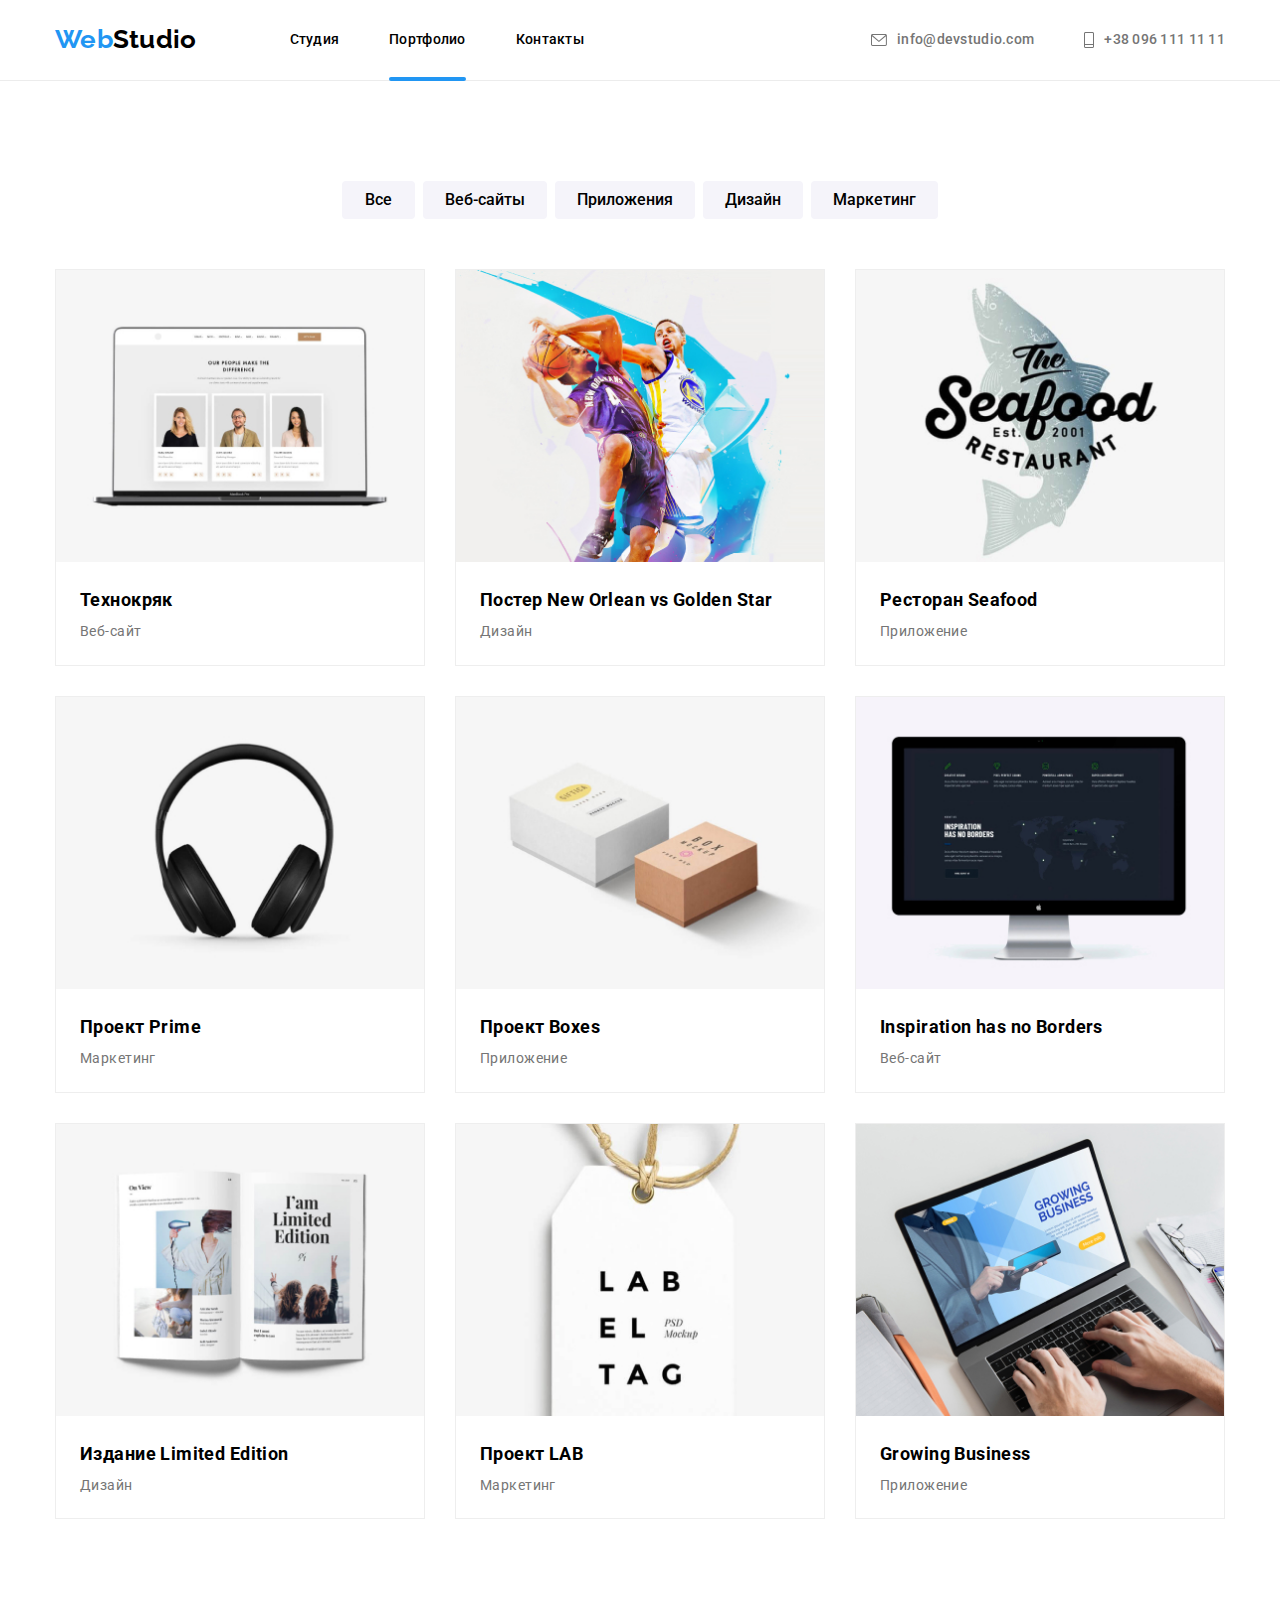
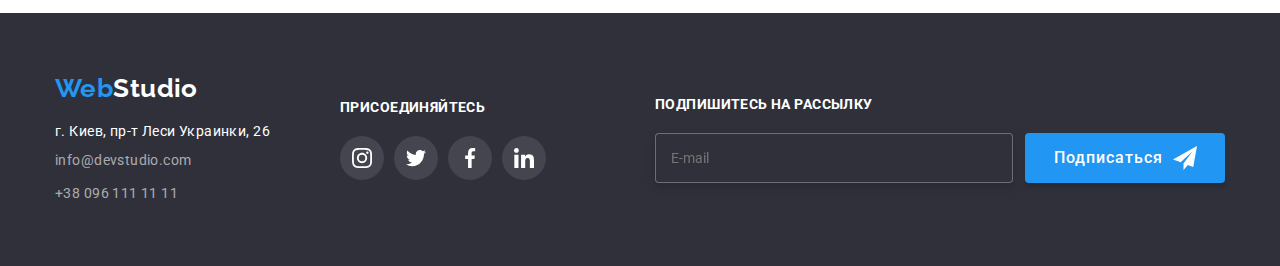
==== commit f4ab1ee2: "svg clean files" ====
--- a/portfolio.html
+++ b/portfolio.html
@@ -6,7 +6,6 @@
     <title>Portfolio</title>
     <link rel="stylesheet" href="https://cdnjs.cloudflare.com/ajax/libs/modern-normalize/1.0.0/modern-normalize.min.css">
     <link rel="stylesheet" href="css/main.min.css">
-    <link rel="stylesheet" href="css/portfolio_style.css">
     <link rel="preconnect" href="https://fonts.gstatic.com">
     <link
         href="https://fonts.googleapis.com/css2?family=Raleway:wght@400;500;700;900&family=Roboto:wght@400;500;700;900&display=swap"
@@ -57,7 +56,7 @@
 
 <ul class="list examples" >
     <li class="examples__item">
-     <a class="link shadow-link" href="#">
+     <a class="link shadow--link" href="#">
           <article class="card">
             <div class="card__thumb">
         <img src="portfolio_images/tehnokryak.jpg" alt="пример веб сайта" >
@@ -75,7 +74,7 @@
     </li>
 
     <li class="examples__item">
-      <a class="link shadow-link" href="#">  
+      <a class="link shadow--link" href="#">  
           <article class="card">
             <div class="card__thumb">
         
@@ -93,7 +92,7 @@
     </li>
 
     <li class="examples__item">
-      <a class="link shadow-link" href="#"> <article class="card">
+      <a class="link shadow--link" href="#"> <article class="card">
             <div class="card__thumb">
         
             <img src="portfolio_images/seafood.jpg" alt="пример приложения для ресторана" >  
@@ -110,7 +109,7 @@
     </li>
 
     <li class="examples__item">
-         <a class="link shadow-link" href="#">    
+         <a class="link shadow--link" href="#">    
              <article class="card">
                 <div class="card__thumb">
                <img src="portfolio_images/prime.jpg" alt="наушники" >
@@ -127,7 +126,7 @@
     </li>
 
     <li class="examples__item">
-          <a class="link shadow-link" href="#">
+          <a class="link shadow--link" href="#">
                 <article class="card">
                 <div class="card__thumb">
             <img src="portfolio_images/boxes.jpg" alt="белая и рыжая коробки" >
@@ -145,7 +144,7 @@
     </li>
 
     <li class="examples__item">
-        <a class="link shadow-link" href="#">
+        <a class="link shadow--link" href="#">
              <article class="card">
                 <div class="card__thumb">        
             <img src="portfolio_images/inspiration.jpg" alt="монитор компьютера" >
@@ -163,7 +162,7 @@
     </li>
 
     <li class="examples__item">
-        <a class="link shadow-link" href="#">
+        <a class="link shadow--link" href="#">
                 <article class="card">
                 <div class="card__thumb">       
             <img src="portfolio_images/limited_edition.jpg" alt="развернутый журнал" >
@@ -180,7 +179,7 @@
         </a>
     </li>
     <li class="examples__item">
-        <a class="link shadow-link" href="#">
+        <a class="link shadow--link" href="#">
               <article class="card">
                 <div class="card__thumb">        
             <img src="portfolio_images/lab.jpg" alt="ярлык" >
@@ -198,7 +197,7 @@
     </li>
 
     <li class="examples__item">
-      <a class="link shadow-link" href="#">     
+      <a class="link shadow--link" href="#">     
           <article class="card">
                 <div class="card__thumb">        
             <img src="portfolio_images/grow_business.jpg" alt="пример приложения для развития бизнеса" >
--- a/css/main.min.css
+++ b/css/main.min.css
@@ -1,2 +1,2 @@
-:root{--primary-text-color: #757575;--title-text-color: #000000;--hover-text-color: #2196f3;--accent-text-color: #ffffff;--bgc-icon: #f5f4fa;--fill-icon: #afb1b8;--big-space: 94px;--betw-space: 30px;--menu-space: 32px;--transition-menu: color 250ms cubic-bezier(0.4, 0, 0.2, 1);--dark-icon: #212121;--footer-bgc: #2f303a}.space-sections{padding-top:var(--big-space);padding-bottom:var(--big-space)}.between-block{padding-top:60px;padding-bottom:60px}.accent--color--link,.accent--color--link:visited{color:var(--accent-text-color)}.icon-thumb{display:flex;align-items:center;justify-content:center;width:100%}.heading-dark-fon{color:var(--accent-text-color);font-size:14px;font-weight:700;line-height:1.17;letter-spacing:0.03em;text-transform:uppercase;padding-bottom:20px}.visually-hidden{position:absolute;clip:rect(0 0 0 0);width:1px;height:1px;margin:-1px}h1,h2,h3,p{margin:0}ul{padding:0;margin:0}.list{list-style:none}.link{text-decoration:none;font-style:normal}img{display:block;max-width:100%}body{font-family:"Roboto", sans-serif;font-size:14px;font-weight:400;line-height:1.14;letter-spacing:0.03em}.container{width:1200px;margin:0px auto;padding-left:15px;padding-right:15px}.footer .container,.navigation .container{display:flex;align-items:center}.main-button{width:200px;height:50px;background-color:var(--hover-text-color);color:var(--accent-text-color);font-size:16px;font-weight:500;line-height:1.88;letter-spacing:0.06em;cursor:pointer;border-radius:4px;border:none;padding-top:10px;padding-bottom:10px;box-shadow:0px 4px 4px rgba(0,0,0,0.15)}.custom-information .main-button{margin-top:30px;align-self:center}.overlay .main-button{margin-top:40px;padding-left:var(--menu-space);padding-right:var(--menu-space)}.subscribe .main-button{display:flex;align-items:center;padding-left:29px;margin-left:12px}.social-list{display:flex;align-items:center;justify-content:center}.social-list__item{display:flex}.social-list__item:not(:last-child){margin-right:10px}.social-list__link{display:flex;align-items:center;justify-content:center;height:44px;width:44px;border-radius:50%;transition:background-color 250ms cubic-bezier(0.4, 0, 0.2, 1)}.social-list__link:hover,.social-list__link:focus{background-color:var(--hover-text-color)}.social-list__link:hover svg,.social-list__link:focus svg{fill:var(--accent-text-color)}.social-link-dark{background-color:rgba(255,255,255,0.1)}.social-list__icon{width:20px;height:20px;fill:var(--fill-icon);transition:fill 250ms cubic-bezier(0.4, 0, 0.2, 1)}.footer .social-list__icon{fill:var(--accent-text-color)}.logo_web{color:var(--hover-text-color)}.logo,.logo:visited{font-family:"Raleway", sans-serif;font-style:normal;font-size:26px;font-weight:700;line-height:1.19;color:var(--title-text-color);padding-top:24px;padding-bottom:25px;margin-right:93px;animation-duration:250ms}.footer .logo,.footer .logo:visited{color:var(--accent-text-color);margin:0px;padding:0px}.subscribe{margin-left:auto}.subscribe__form{display:flex}.subscribe__input{display:block;width:358px;height:50px;padding-left:15px;background-color:var(--footer-bgc);border:1px solid rgba(255,255,255,0.3);box-sizing:border-box;filter:drop-shadow(0px 4px 4px rgba(0,0,0,0.15));border-radius:4px;color:var(--accent-text-color)}.subscribe__icon{margin-left:10px;fill:var(--accent-text-color)}h1{color:var(--accent-text-color);font-size:44px;font-weight:900;line-height:1.36;letter-spacing:0.06em}h2{font-size:36px;font-weight:700;line-height:1.17;color:var(--title-text-color);text-align:center;padding-bottom:50px}.advantages h3{padding-bottom:10px}.team h3{color:var(--title-text-color);font-weight:500;padding-bottom:10px}.card__info h3{color:var(--title-text-color);font-size:18px;font-weight:400;line-height:2}.backdrop{position:fixed;top:0;left:0;width:100%;height:100%;background-color:rgba(0,0,0,0.2)}.is-hidden{opacity:0;visibility:hidden;pointer-events:none;transition:all 250ms cubic-bezier(0.4, 0, 0.2, 1)}.modal{position:absolute;top:50%;left:50%;transform:translate(-50%, -50%);width:528px;height:581px;padding:40px 39px 40px 41px;background-color:var(--accent-text-color);box-shadow:0px 1px 3px rgba(0,0,0,0.12),0px 1px 1px rgba(0,0,0,0.14),0px 2px 1px rgba(0,0,0,0.2);border-radius:4px}.modal__close{display:flex;align-items:center;position:absolute;justify-content:center;right:8px;top:8px;width:30px;height:30px;background-color:var(--accent-text-color);border:1px solid rgba(0,0,0,0.1);border-radius:50%;outline:none;cursor:pointer;transition:fill 250ms cubic-bezier(0.4, 0, 0.2, 1) 0s}.modal__close:focus>svg,.modal__close:hover>svg{fill:var(--hover-text-color)}.custom-information{display:flex;flex-direction:column;justify-content:center;width:100%;margin:0px auto;font-size:12px;font-weight:400;line-height:1.17;color:var(--primary-text-color)}.custom-information p{font-size:20px;font-weight:500;line-height:1.17;color:var(--dark-icon)}.user-info{margin-top:12px}.user-info__block{position:relative;display:block;margin-top:4px}.user-info__input{width:100%;height:40px;padding-left:42px;border:1px solid rgba(33,33,33,0.2);border-radius:4px;transition:border 250ms cubic-bezier(0.4, 0, 0.2, 1)}.user-info__input:focus{border:1px solid var(--hover-text-color);outline:none}.icon-form{position:absolute;top:50%;left:12px;transform:translateY(-50%);width:18px;height:18px;fill:var(--dark-icon);transition:fill 250ms cubic-bezier(0.4, 0, 0.2, 1)}.user-info__input:focus+.icon-form{fill:var(--hover-text-color)}.user-massage{display:block;margin-top:4px;padding:12px 16px;resize:none;width:448px;height:120px;line-height:1.17}.user-massage::placeholder{color:rgba(117,117,117,0.5)}.user-agree__label{display:flex;align-items:center;position:relative;margin-top:20px;padding-left:27px}.user-agree__label a{color:var(--hover-text-color)}.user-agree__label::before{content:"";position:absolute;display:inline-block;top:50%;left:3px;transform:translateY(-50%);margin-right:20px;width:16px;height:15px;border:1px solid var(--dark-icon);border-radius:2px;background-color:var(--accent-text-color);fill:var(--accent-text-color)}.user-agree__input:checked+.user-agree__label::before{background:var(--hover-text-color);background-image:url("../images/vector.svg");background-size:11px 8px;background-repeat:no-repeat;background-position:center;background-origin:border-box;outline:none;border:none;fill:var(--accent-text-color);transition:all 250ms cubic-bezier(0.4, 0, 0.2, 1)}.user-agree__input:focus+.user-agree__label::before{outline:1px solid var(--hover-text-color);border:none;transition:all 250ms cubic-bezier(0.4, 0, 0.2, 1)}.card__thumb{position:relative;overflow:hidden}.card__text{position:absolute;top:0;left:0;padding:63px 24px;height:100%;width:100%;transform:translateY(100%);transition:transform 250ms cubic-bezier(0.4, 0, 0.2, 1);background-color:rgba(33,150,243,0.9);color:var(--accent-text-color);font-size:18px;font-weight:400;line-height:1.56}.card__info,.card__info:visited{text-decoration:none;color:var(--primary-text-color);line-height:1.88;padding:20px 24px}.navigation{text-align:center;font-weight:500;letter-spacing:0.02em;border-bottom:1px solid #ececec}.menu-block{display:flex}.menu-block_item{position:relative}.menu-block_item:not(:last-child){margin-right:50px}.menu-block_link{display:block;padding-top:var(--menu-space);padding-bottom:var(--menu-space);transition:var(--transition-menu)}.menu-block_link,.menu-block_link:visited{color:var(--title-text-color);text-decoration:none}.menu-block_link:hover,.menu-block_link:focus{color:var(--hover-text-color);outline:none}.tel-block{display:flex;margin-left:auto}.tel-block_link{display:flex;align-items:center;padding-top:var(--menu-space);padding-bottom:var(--menu-space)}.tel-block_link,.tel-block_link:visited{color:var(--primary-text-color);transition:var(--transition-menu)}.tel-block_link:hover,.tel-block_link:focus,.tel-block_link:hover>svg,.tel-block_link:focus>svg{fill:var(--hover-text-color);color:var(--hover-text-color);outline:none}.contact-icon{margin-right:10px;fill:var(--primary-text-color)}.active-menu:after{content:"";display:block;position:absolute;left:0;bottom:0;width:100%;height:4px;border-radius:2px;background-color:var(--hover-text-color);outline:var(--hover-text-color);margin-bottom:-1px}.banner{max-width:1600px;height:600px;margin:0px auto;padding:200px 0px 280px 0px;background:#2f303a;background-image:linear-gradient(rgba(47,48,58,0.4), rgba(47,48,58,0.4)),url("../images/hero.jpg");background-repeat:no-repeat;background-size:cover;background-position:center}.overlay{display:flex;align-items:center;flex-direction:column}.advantages-list{display:flex}.advantages-list__item{flex-direction:column;max-width:270px}.advantages-list__item:not(:last-child){margin-right:var(--betw-space)}.advantages-list__item .icon-thumb{height:120px;background-color:var(--bgc-icon);border-radius:4px}.advantages-list__description{padding-top:var(--betw-space)}.advantages p{color:var(--primary-text-color);line-height:1.7}.what-we-do{padding-bottom:var(--big-space)}.img-examples{display:flex;align-items:center}.img-examples__item:not(:last-child){margin-right:var(--betw-space)}.img-examples__thumb{position:relative}.img-examples__text{display:flex;align-items:center;justify-content:center;position:absolute;bottom:0%;left:0%;background-color:rgba(47,48,58,0.8);height:70px;width:100%;font-weight:700;color:var(--accent-text-color)}.team{background-color:var(--bgc-icon);color:var(--primary-text-color);font-size:16px;font-weight:400;line-height:1.19}.team__list{display:flex;height:428px}.team__person{padding-bottom:var(--betw-space);background-color:var(--accent-text-color);border-radius:0px 0px 4px 4px;box-shadow:0px 1px 3px rgba(0,0,0,0.12),0px 1px 1px rgba(0,0,0,0.14),0px 2px 1px rgba(0,0,0,0.2)}.team__person:not(:last-child){margin-right:var(--betw-space)}.team__about-person{display:flex;align-items:center;flex-direction:column;padding:30px 0px 16px}.regular-customer__list{display:flex}.regular-customer__item{display:flex;width:170px;border:1px solid var(--fill-icon);border-radius:4px}.regular-customer__item:not(:last-child){margin-right:var(--betw-space)}.regular-customer__item:hover{border:1px solid var(--hover-text-color);outline:none}.regular-customer__item .icon-thumb{height:90px;transition:var(--transition-menu)}.regular-customer__item .icon-thumb:focus{border:1px solid var(--hover-text-color);outline:none}.regular-customer__icon{fill:var(--fill-icon);transition:fill 250ms cubic-bezier(0.4, 0, 0.2, 1)}.icon-thumb:hover>.regular-customer__icon,.icon-thumb:focus>.regular-customer__icon{fill:var(--hover-text-color)}.footer{background:var(--footer-bgc)}.footer address{padding-top:20px}.address-block{padding-right:70px}.address-block_item:not(:last-child){padding:0px;margin-bottom:9px}.address-block_link{line-height:1.7;color:rgba(255,255,255,0.6)}.filter{display:flex;justify-content:center}.filter li:not(:last-child){margin-right:8px}.filter__btn{min-width:73px;padding:6px 22px;background:var(--bgc-icon);border-radius:4px;outline:none;border:none;cursor:pointer;font-size:16px;font-weight:500;line-height:1.63;transition:var(--transition-menu)}.filter__btn:focus,.filter__btn:hover{color:white;background:var(--hover-text-color);border:none;outline:none;box-shadow:0px 3px 1px rgba(0,0,0,0.1),0px 1px 2px rgba(0,0,0,0.08),0px 2px 2px rgba(0,0,0,0.12)}.example-list-space{padding-top:100px;padding-bottom:var(--big-space)}.examples{display:flex;flex-wrap:wrap;margin-top:50px}.examples__item{max-width:370px;border:1px solid #eeeeee}.examples__item:not(:nth-child(3n)){margin-right:var(--betw-space)}.examples__item:not(:nth-last-child(-n+3)){margin-bottom:var(--betw-space)}.shadow-link:hover,.shadow-link:focus{display:block;outline:none;box-shadow:0px 1px 1px rgba(0,0,0,0.12),0px 4px 4px rgba(0,0,0,0.06),1px 4px 6px rgba(0,0,0,0.16)}.shadow-link{transition:all 250ms linear}.shadow-link:hover .hidden-text,.shadow-link:focus .hidden-text{transform:translateY(0)}
+:root{--primary-text-color: #757575;--title-text-color: #000000;--hover-text-color: #2196f3;--accent-text-color: #ffffff;--bgc-icon: #f5f4fa;--fill-icon: #afb1b8;--big-space: 94px;--betw-space: 30px;--menu-space: 32px;--transition-menu: color 250ms cubic-bezier(0.4, 0, 0.2, 1);--dark-icon: #212121;--footer-bgc: #2f303a}.space-sections{padding-top:var(--big-space);padding-bottom:var(--big-space)}.between-block{padding-top:60px;padding-bottom:60px}.accent--color--link,.accent--color--link:visited{color:var(--accent-text-color)}.icon-thumb{display:flex;align-items:center;justify-content:center;width:100%}.heading-dark-fon{color:var(--accent-text-color);font-size:14px;font-weight:700;line-height:1.17;letter-spacing:0.03em;text-transform:uppercase;padding-bottom:20px}.visually-hidden{position:absolute;clip:rect(0 0 0 0);width:1px;height:1px;margin:-1px}h1,h2,h3,p{margin:0}ul{padding:0;margin:0}.list{list-style:none}.link{text-decoration:none;font-style:normal}img{display:block;max-width:100%}body{font-family:"Roboto", sans-serif;font-size:14px;font-weight:400;line-height:1.14;letter-spacing:0.03em}.container{width:1200px;margin:0px auto;padding-left:15px;padding-right:15px}.footer .container,.navigation .container{display:flex;align-items:center}.main-button{width:200px;height:50px;background-color:var(--hover-text-color);color:var(--accent-text-color);font-size:16px;font-weight:500;line-height:1.88;letter-spacing:0.06em;cursor:pointer;border-radius:4px;border:none;padding-top:10px;padding-bottom:10px;box-shadow:0px 4px 4px rgba(0,0,0,0.15)}.custom-information .main-button{margin-top:30px;align-self:center}.overlay .main-button{margin-top:40px;padding-left:var(--menu-space);padding-right:var(--menu-space)}.subscribe .main-button{display:flex;align-items:center;padding-left:29px;margin-left:12px}.social-list{display:flex;align-items:center;justify-content:center}.social-list__item{display:flex}.social-list__item:not(:last-child){margin-right:10px}.social-list__link{display:flex;align-items:center;justify-content:center;height:44px;width:44px;border-radius:50%;transition:background-color 250ms cubic-bezier(0.4, 0, 0.2, 1)}.social-list__link:hover,.social-list__link:focus{background-color:var(--hover-text-color)}.social-list__link:hover svg,.social-list__link:focus svg{fill:var(--accent-text-color)}.social-link-dark{background-color:rgba(255,255,255,0.1)}.social-list__icon{width:20px;height:20px;fill:var(--fill-icon);transition:fill 250ms cubic-bezier(0.4, 0, 0.2, 1)}.footer .social-list__icon{fill:var(--accent-text-color)}.logo_web{color:var(--hover-text-color)}.logo,.logo:visited{font-family:"Raleway", sans-serif;font-style:normal;font-size:26px;font-weight:700;line-height:1.19;color:var(--title-text-color);padding-top:24px;padding-bottom:25px;margin-right:93px;animation-duration:250ms}.footer .logo,.footer .logo:visited{color:var(--accent-text-color);margin:0px;padding:0px}.subscribe{margin-left:auto}.subscribe__form{display:flex}.subscribe__input{display:block;width:358px;height:50px;padding-left:15px;background-color:var(--footer-bgc);border:1px solid rgba(255,255,255,0.3);box-sizing:border-box;filter:drop-shadow(0px 4px 4px rgba(0,0,0,0.15));border-radius:4px;color:var(--accent-text-color)}.subscribe__icon{margin-left:10px;fill:var(--accent-text-color)}h1{color:var(--accent-text-color);font-size:44px;font-weight:900;line-height:1.36;letter-spacing:0.06em}h2{font-size:36px;font-weight:700;line-height:1.17;color:var(--title-text-color);text-align:center;padding-bottom:50px}.advantages h3{padding-bottom:10px}.team h3{color:var(--title-text-color);font-weight:500;padding-bottom:10px}.card__info h3{color:var(--title-text-color);font-size:18px;font-weight:700;line-height:2}.backdrop{position:fixed;top:0;left:0;width:100%;height:100%;background-color:rgba(0,0,0,0.2)}.is-hidden{opacity:0;visibility:hidden;pointer-events:none;transition:all 250ms cubic-bezier(0.4, 0, 0.2, 1)}.modal{position:absolute;top:50%;left:50%;transform:translate(-50%, -50%);width:528px;height:581px;padding:40px 39px 40px 41px;background-color:var(--accent-text-color);box-shadow:0px 1px 3px rgba(0,0,0,0.12),0px 1px 1px rgba(0,0,0,0.14),0px 2px 1px rgba(0,0,0,0.2);border-radius:4px}.modal__close{display:flex;align-items:center;position:absolute;justify-content:center;right:8px;top:8px;width:30px;height:30px;background-color:var(--accent-text-color);border:1px solid rgba(0,0,0,0.1);border-radius:50%;outline:none;cursor:pointer;transition:fill 250ms cubic-bezier(0.4, 0, 0.2, 1) 0s}.modal__close:focus>svg,.modal__close:hover>svg{fill:var(--hover-text-color)}.custom-information{display:flex;flex-direction:column;justify-content:center;width:100%;margin:0px auto;font-size:12px;font-weight:400;line-height:1.17;color:var(--primary-text-color)}.custom-information p{font-size:20px;font-weight:500;line-height:1.17;color:var(--dark-icon)}.user-info{margin-top:12px}.user-info__block{position:relative;display:block;margin-top:4px}.user-info__input{width:100%;height:40px;padding-left:42px;border:1px solid rgba(33,33,33,0.2);border-radius:4px;transition:border 250ms cubic-bezier(0.4, 0, 0.2, 1)}.user-info__input:focus{border:1px solid var(--hover-text-color);outline:none}.icon-form{position:absolute;top:50%;left:12px;transform:translateY(-50%);width:18px;height:18px;fill:var(--dark-icon);transition:fill 250ms cubic-bezier(0.4, 0, 0.2, 1)}.user-info__input:focus+.icon-form{fill:var(--hover-text-color)}.user-massage{display:block;margin-top:4px;padding:12px 16px;resize:none;width:448px;height:120px;line-height:1.17}.user-massage::placeholder{color:rgba(117,117,117,0.5)}.user-agree__label{display:flex;align-items:center;position:relative;margin-top:20px;padding-left:27px}.user-agree__label a{color:var(--hover-text-color)}.user-agree__label::before{content:"";position:absolute;display:inline-block;top:50%;left:3px;transform:translateY(-50%);margin-right:20px;width:16px;height:15px;border:1px solid var(--dark-icon);border-radius:2px;background-color:var(--accent-text-color);fill:var(--accent-text-color)}.user-agree__input:checked+.user-agree__label::before{background:var(--hover-text-color);background-image:url("../images/vector.svg");background-size:11px 8px;background-repeat:no-repeat;background-position:center;background-origin:border-box;outline:none;border:none;fill:var(--accent-text-color);transition:all 250ms cubic-bezier(0.4, 0, 0.2, 1)}.user-agree__input:focus+.user-agree__label::before{outline:1px solid var(--hover-text-color);border:none;transition:all 250ms cubic-bezier(0.4, 0, 0.2, 1)}.card__thumb{position:relative;overflow:hidden}.card__text{position:absolute;top:0;left:0;padding:63px 24px;height:100%;width:100%;transform:translateY(100%);transition:transform 250ms cubic-bezier(0.4, 0, 0.2, 1);background-color:rgba(33,150,243,0.9);color:var(--accent-text-color);font-size:18px;font-weight:400;line-height:1.56}.shadow--link:hover .card__text,.shadow--link:focus .card__text{transform:translateY(0)}.card__info,.card__info:visited{text-decoration:none;color:var(--primary-text-color);line-height:1.88;padding:20px 24px}.shadow--link{transition:all 250ms linear}.shadow--link:hover,.shadow--link:focus{display:block;outline:none;box-shadow:0px 1px 1px rgba(0,0,0,0.12),0px 4px 4px rgba(0,0,0,0.06),1px 4px 6px rgba(0,0,0,0.16)}.navigation{text-align:center;font-weight:500;letter-spacing:0.02em;border-bottom:1px solid #ececec}.menu-block{display:flex}.menu-block_item{position:relative}.menu-block_item:not(:last-child){margin-right:50px}.menu-block_link{display:block;padding-top:var(--menu-space);padding-bottom:var(--menu-space);transition:var(--transition-menu)}.menu-block_link,.menu-block_link:visited{color:var(--title-text-color);text-decoration:none}.menu-block_link:hover,.menu-block_link:focus{color:var(--hover-text-color);outline:none}.tel-block{display:flex;margin-left:auto}.tel-block_link{display:flex;align-items:center;padding-top:var(--menu-space);padding-bottom:var(--menu-space)}.tel-block_link,.tel-block_link:visited{color:var(--primary-text-color);transition:var(--transition-menu)}.tel-block_link:hover,.tel-block_link:focus,.tel-block_link:hover>svg,.tel-block_link:focus>svg{fill:var(--hover-text-color);color:var(--hover-text-color);outline:none}.contact-icon{margin-right:10px;fill:var(--primary-text-color)}.active-menu:after{content:"";display:block;position:absolute;left:0;bottom:0;width:100%;height:4px;border-radius:2px;background-color:var(--hover-text-color);outline:var(--hover-text-color);margin-bottom:-1px}.banner{max-width:1600px;height:600px;margin:0px auto;padding:200px 0px 280px 0px;background:#2f303a;background-image:linear-gradient(rgba(47,48,58,0.4), rgba(47,48,58,0.4)),url("../images/hero.jpg");background-repeat:no-repeat;background-size:cover;background-position:center}.overlay{display:flex;align-items:center;flex-direction:column}.advantages-list{display:flex}.advantages-list__item{flex-direction:column;max-width:270px}.advantages-list__item:not(:last-child){margin-right:var(--betw-space)}.advantages-list__item .icon-thumb{height:120px;background-color:var(--bgc-icon);border-radius:4px}.advantages-list__description{padding-top:var(--betw-space)}.advantages p{color:var(--primary-text-color);line-height:1.7}.what-we-do{padding-bottom:var(--big-space)}.img-examples{display:flex;align-items:center}.img-examples__item:not(:last-child){margin-right:var(--betw-space)}.img-examples__thumb{position:relative}.img-examples__text{display:flex;align-items:center;justify-content:center;position:absolute;bottom:0%;left:0%;background-color:rgba(47,48,58,0.8);height:70px;width:100%;font-weight:700;color:var(--accent-text-color)}.team{background-color:var(--bgc-icon);color:var(--primary-text-color);font-size:16px;font-weight:400;line-height:1.19}.team__list{display:flex;height:428px}.team__person{padding-bottom:var(--betw-space);background-color:var(--accent-text-color);border-radius:0px 0px 4px 4px;box-shadow:0px 1px 3px rgba(0,0,0,0.12),0px 1px 1px rgba(0,0,0,0.14),0px 2px 1px rgba(0,0,0,0.2)}.team__person:not(:last-child){margin-right:var(--betw-space)}.team__about-person{display:flex;align-items:center;flex-direction:column;padding:30px 0px 16px}.regular-customer__list{display:flex}.regular-customer__item{display:flex;width:170px;border:1px solid var(--fill-icon);border-radius:4px}.regular-customer__item:not(:last-child){margin-right:var(--betw-space)}.regular-customer__item:hover{border:1px solid var(--hover-text-color);outline:none}.regular-customer__item .icon-thumb{height:90px;transition:var(--transition-menu)}.regular-customer__item .icon-thumb:focus{border:1px solid var(--hover-text-color);outline:none}.regular-customer__icon{fill:var(--fill-icon);transition:fill 250ms cubic-bezier(0.4, 0, 0.2, 1)}.icon-thumb:hover>.regular-customer__icon,.icon-thumb:focus>.regular-customer__icon{fill:var(--hover-text-color)}.footer{background:var(--footer-bgc)}.footer address{padding-top:20px}.address-block{padding-right:70px}.address-block_item:not(:last-child){padding:0px;margin-bottom:9px}.address-block_link{line-height:1.7;color:rgba(255,255,255,0.6)}.filter{display:flex;justify-content:center}.filter li:not(:last-child){margin-right:8px}.filter__btn{min-width:73px;padding:6px 22px;background:var(--bgc-icon);border-radius:4px;outline:none;border:none;cursor:pointer;font-size:16px;font-weight:500;line-height:1.63;transition:var(--transition-menu)}.filter__btn:focus,.filter__btn:hover{color:white;background:var(--hover-text-color);border:none;outline:none;box-shadow:0px 3px 1px rgba(0,0,0,0.1),0px 1px 2px rgba(0,0,0,0.08),0px 2px 2px rgba(0,0,0,0.12)}.example-list-space{padding-top:100px;padding-bottom:var(--big-space)}.examples{display:flex;flex-wrap:wrap;margin-top:50px}.examples__item{max-width:370px;border:1px solid #eeeeee}.examples__item:not(:nth-child(3n)){margin-right:var(--betw-space)}.examples__item:not(:nth-last-child(-n+3)){margin-bottom:var(--betw-space)}
 /*# sourceMappingURL=main.min.css.map */